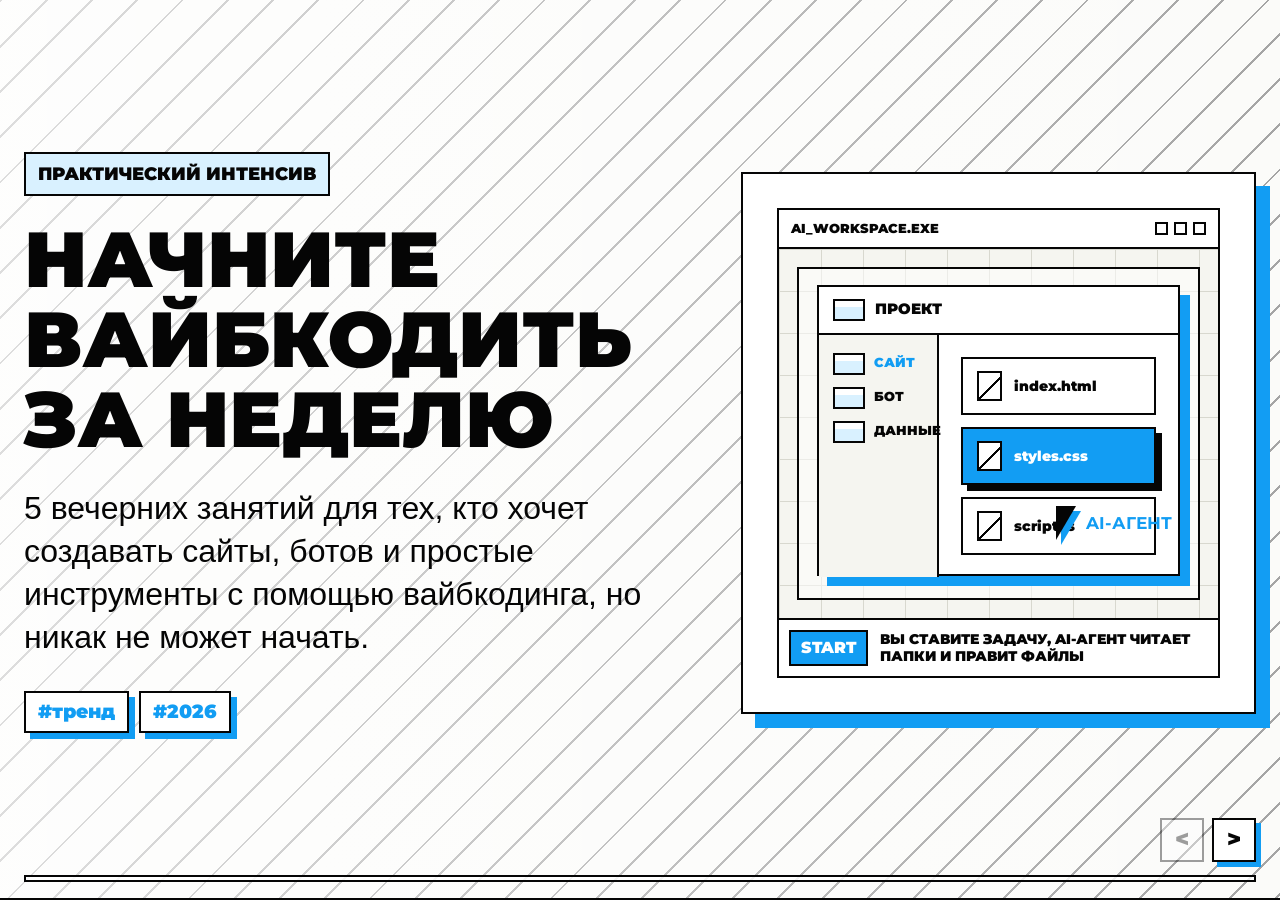
==== index.html @ 90d4e0ac "Simplify hero agent visual" ====
<!doctype html>
<html lang="ru">
  <head>
    <meta charset="utf-8" />
    <meta name="viewport" content="width=device-width, initial-scale=1" />
    <title>Начните вайбкодить за неделю</title>
    <meta
      name="description"
      content="5 вечерних занятий для тех, кто хочет создавать сайты, ботов и простые инструменты с помощью вайбкодинга."
    />
    <link rel="preconnect" href="https://fonts.googleapis.com" />
    <link rel="preconnect" href="https://fonts.gstatic.com" crossorigin />
    <link
      href="https://fonts.googleapis.com/css2?family=Montserrat:wght@600;700;800;900&amp;display=swap"
      rel="stylesheet"
    />
    <link rel="stylesheet" href="./styles.css" />
  </head>
  <body>
    <div class="horizontal-deck" id="deck">
      <header class="hero">
      <div class="hero-inner" id="top">
        <div class="hero-copy">
          <p class="eyebrow">Практический интенсив</p>
          <h1>
            <span>Начните</span>
            <span>вайбкодить</span>
            <span>за неделю</span>
          </h1>
          <p class="lead">
            5 вечерних занятий для тех, кто хочет создавать сайты, ботов и простые
            инструменты с помощью вайбкодинга, но никак не может начать.
          </p>
          <div class="trend-tags" aria-label="Тренд 2026">
            <span>#тренд</span>
            <span>#2026</span>
          </div>
        </div>

        <div class="hero-visual agent-desktop" aria-label="AI-агенты работают на рабочем столе">
          <div class="desktop-window">
            <div class="window-titlebar">
              <span>AI_WORKSPACE.EXE</span>
              <div class="window-controls" aria-hidden="true">
                <i></i>
                <i></i>
                <i></i>
              </div>
            </div>
            <div class="desktop-area">
              <div class="folder-window">
                <div class="folder-title">
                  <span></span>
                  проект
                </div>
                <div class="folder-body">
                  <div class="folder-sidebar" aria-label="Папки проекта">
                    <div class="folder-item active"><span></span>сайт</div>
                    <div class="folder-item"><span></span>бот</div>
                    <div class="folder-item"><span></span>данные</div>
                  </div>
                  <div class="file-list" aria-label="Файлы проекта">
                    <div class="file-row"><span></span>index.html</div>
                    <div class="file-row active"><span></span>styles.css</div>
                    <div class="file-row"><span></span>script.js</div>
                  </div>
                </div>
              </div>
              <div class="agent-pointer">
                <span></span>
                <strong>AI-агент</strong>
              </div>
            </div>
            <div class="taskbar">
              <span>START</span>
              <strong>вы ставите задачу, AI-агент читает папки и правит файлы</strong>
            </div>
          </div>
        </div>
      </div>
      </header>

      <main>
      <section class="section vibe" aria-labelledby="vibe">
        <div class="section-label">01</div>
        <div class="section-body vibe-body">
          <h2 id="vibe">Что такое вайбкодинг</h2>
          <div class="vibe-grid">
            <div class="vibe-card">
              <span>не просто ChatGPT</span>
              <p>
                Обычный запрос в ChatGPT дает текст: совет, кусок кода или инструкцию.
                Дальше вы сами копируете, вставляете, чините ошибки и пытаетесь понять,
                куда это положить.
              </p>
            </div>
            <div class="vibe-card accent">
              <span>а работа с AI-агентом</span>
              <p>
                Вайбкодинг — это когда вы описываете задачу обычным языком, а
                AI-агент работает прямо в вашем проекте: ходит по папкам, читает
                контекст, создает и редактирует файлы, меняет код, запускает проверки
                и помогает довести идею до MVP.
              </p>
            </div>
          </div>
          <p class="vibe-note">
            “Вайб” здесь — это буквально вайбовать с задачей: держать в голове нужный
            результат, смотреть, что сделал агент, и докручивать, пока штука не заработает.
          </p>
        </div>
      </section>

      <section class="section intro" aria-labelledby="for-whom">
        <div class="section-label">02</div>
        <div class="section-body intro-body">
          <div class="intro-copy">
            <h2 id="for-whom">Для кого интенсив</h2>
            <div class="intro-text">
              <p>
                Для тех, кто давно смотрит на вайбкодинг, но пока не понимает, как
                подступиться: куда нажимать, что писать агенту, как не сломать проект
                и как вообще довести идею до работающей штуки.
              </p>
              <p>
                Интенсив подойдет, если вы хотите делать сайты, ботов, расширения и
                простые внутренние инструменты для себя, команды или клиентов, но не
                хотите заходить в классическую разработку на месяцы.
              </p>
            </div>
          </div>
          <figure class="meme">
            <img src="./Assets/neurozeh-js-meme.png" alt="Мем про JavaScript" />
          </figure>
          <div class="intro-note">Опыт в программировании не нужен.</div>
        </div>
      </section>

      <section class="section outcomes" aria-labelledby="outcomes">
        <div class="section-label">03</div>
        <div class="section-body">
          <h2 id="outcomes">Что сможете делать после обучения?</h2>
          <div class="outcome-grid">
            <div data-step="01">
              <h3>Chrome-расширение</h3>
              <p>Например, прочитает все комментарии под роликом на YouTube и оценит позитив / негатив.</p>
            </div>
            <div data-step="02">
              <h3>Сайт</h3>
              <p>Например, соберет прототип лендинга с розыгрышем для любого клиента.</p>
            </div>
            <div data-step="03">
              <h3>Чат-бот</h3>
              <p>Например, будет каждый день мониторить тренды маркетинга и присылать короткую сводку.</p>
            </div>
            <div data-step="04">
              <h3>Базы знаний</h3>
              <p>Например, заберет все архивные идеи, систематизирует их и будет хранить в одном месте.</p>
            </div>
            <div data-step="05">
              <h3>Игра</h3>
              <p>Например, создаст антистресс-игру на 5 минут, чтобы перестать злиться на клиента.</p>
            </div>
            <div data-step="06">
              <h3>Всё, на что хватит фантазии</h3>
              <p>От таск-менеджера для команды до личного мини-сервиса или внутреннего инструмента.</p>
            </div>
          </div>
        </div>
      </section>

      <section class="section program" aria-labelledby="program">
        <div class="section-label">04</div>
        <div class="section-body">
          <h2 id="program">5 вебинаров и 4 домашки</h2>

          <article class="lesson">
            <p class="lesson-date">Урок 1 <span>18:00-19:00</span></p>
            <h3>Вводное занятие</h3>
            <p>
              Ставим Codex или Claude Code, разбираемся в интерфейсе и делаем первую задачу.
            </p>
            <p class="homework">Домашка: установить и настроить AI-агента.</p>
          </article>

          <article class="lesson">
            <p class="lesson-date">Урок 2 <span>18:00-19:00</span></p>
            <h3>Расширение для браузера</h3>
            <p>
              Собираем простое Chrome-расширение и разбираемся, как агент работает
              с файлами, контекстом и git.
            </p>
          </article>

          <article class="lesson">
            <p class="lesson-date">Урок 3 <span>18:00-19:00</span></p>
            <h3>Сайт-визитка и деплой</h3>
            <p>
              Делаем одностраничный сайт, вносим изменения через агента и публикуем его.
            </p>
          </article>
          <article class="lesson">
            <p class="lesson-date">Урок 4 <span>18:00-19:00</span></p>
            <h3>Telegram-бот</h3>
            <p>
              Собираем бота-помощника и подключаем внешние сервисы через API.
            </p>
          </article>

          <article class="lesson">
            <p class="lesson-date">Урок 5 <span>18:00-19:00</span></p>
            <h3>Финальный Q&amp;A</h3>
            <p>
              Разбираем ошибки, отвечаем на вопросы, обсуждаем, как дальше учиться
              и собирать свои проекты.
            </p>
          </article>

          <div class="summary-strip">
            Итого: настроите AI-агента, сделаете 3 проекта и поймете, как продолжать дальше.
          </div>
        </div>
      </section>

      <section class="section speaker" aria-labelledby="speaker">
        <div class="section-label">05</div>
        <div class="section-body speaker-section">
          <h2 id="speaker">Кто ведет интенсив</h2>
          <div class="speaker-panel">
            <div class="speaker-main">
              <div class="speaker-card">
                <img
                  class="speaker-avatar"
                  src="./Assets/alexander-knysh-avatar.jpeg"
                  alt="Александр Кныш"
                />
                <div>
                  <h3>Александр Кныш</h3>
                  <p class="speaker-role">
                    Ex-директор по развитию продуктов в JAMI LUP. Руководитель
                    инвестиционных проектов в Газпром-Медиа Холдинге.
                  </p>
                  <a class="speaker-link" href="https://t.me/kknysh" target="_blank" rel="noreferrer">
                    @kknysh
                  </a>
                </div>
              </div>

              <div class="speaker-text">
                <p>
                  9+ лет в маркетинге и агентском бизнесе: запускал продукты,
                  внедрял AI в рабочие процессы и работал с Lexus, Volkswagen,
                  Skoda, МТС, Сбером, ВТБ, Yappy и другими брендами.
                </p>
                <p>
                  Сейчас использует вайбкодинг, чтобы быстро собирать MVP,
                  прототипировать процессы и закрывать задачи без долгих подрядов.
                </p>
              </div>
            </div>

            <div class="logo-wall" aria-label="Опыт работы с брендами">
              <span>LEXUS</span>
              <span>VOLKSWAGEN</span>
              <span>SKODA</span>
              <span>СБЕР</span>
              <span>МТС</span>
              <span>БИЛАЙН</span>
              <span>ВТБ</span>
              <span>YAPPY</span>
              <span>BOSCH</span>
              <span>И ДРУГИЕ</span>
            </div>

            <blockquote class="speaker-quote">
              Цель — провести участников от первой задачи до уверенного ощущения:
              дальше можно делать самому.
            </blockquote>
          </div>
        </div>
      </section>

      <section class="section price" aria-labelledby="price">
        <div class="section-label">06</div>
        <div class="section-body">
          <h2 id="price">Условия</h2>
          <div class="price-panel">
            <div class="price-main">
              <p class="price-label">Пилотный поток</p>
              <p class="price-number">50 000 ₽</p>
              <p class="price-caption">за группу из 10 человек</p>
              <p class="price-subcaption">(5 000 ₽ за человека)</p>
            </div>
            <div class="price-details">
              <p>
                В стоимость входят: 5 вечерних занятий, Telegram-чат, записи,
                саммари, ссылки, домашки и финальный Q&amp;A.
              </p>
              <p>
                Формат камерный: до 10 человек, чтобы каждый успел собрать первые
                проекты руками.
              </p>
            </div>
          </div>
        </div>
      </section>
      </main>
    </div>

    <div class="deck-progress" aria-hidden="true">
      <div class="deck-progress-fill"></div>
    </div>

    <div class="deck-nav" aria-label="Навигация по слайдам">
      <button class="deck-nav-button" type="button" data-direction="-1" aria-label="Предыдущий слайд">
        &lt;
      </button>
      <button class="deck-nav-button" type="button" data-direction="1" aria-label="Следующий слайд">
        &gt;
      </button>
    </div>

    <script>
      const deck = document.querySelector("#deck");
      const progress = document.querySelector(".deck-progress-fill");
      const navButtons = document.querySelectorAll(".deck-nav-button");

      function getCurrentPanelIndex() {
        return Math.round(deck.scrollLeft / deck.clientWidth);
      }

      function updateDeckProgress() {
        const maxScroll = deck.scrollWidth - deck.clientWidth;
        const progressValue = maxScroll > 0 ? deck.scrollLeft / maxScroll : 0;
        progress.style.transform = `scaleX(${progressValue})`;

        const currentIndex = getCurrentPanelIndex();
        const lastIndex = Math.round(maxScroll / deck.clientWidth);
        navButtons.forEach((button) => {
          const direction = Number(button.dataset.direction);
          button.disabled =
            (direction < 0 && currentIndex <= 0) ||
            (direction > 0 && currentIndex >= lastIndex);
        });
      }

      deck.addEventListener("scroll", updateDeckProgress, { passive: true });

      deck.addEventListener(
        "wheel",
        (event) => {
          if (Math.abs(event.deltaY) <= Math.abs(event.deltaX)) return;
          const activePanel = document.elementFromPoint(
            window.innerWidth / 2,
            window.innerHeight / 2,
          )?.closest(".hero, .section");

          const canScrollInside =
            activePanel &&
            activePanel.scrollHeight > activePanel.clientHeight &&
            ((event.deltaY > 0 &&
              activePanel.scrollTop + activePanel.clientHeight < activePanel.scrollHeight - 2) ||
              (event.deltaY < 0 && activePanel.scrollTop > 0));

          if (canScrollInside) return;

          event.preventDefault();
          deck.scrollBy({ left: event.deltaY, behavior: "smooth" });
        },
        { passive: false },
      );

      document.addEventListener("keydown", (event) => {
        if (event.key === "ArrowRight") {
          deck.scrollBy({ left: window.innerWidth, behavior: "smooth" });
        }

        if (event.key === "ArrowLeft") {
          deck.scrollBy({ left: -window.innerWidth, behavior: "smooth" });
        }
      });

      navButtons.forEach((button) => {
        button.addEventListener("click", () => {
          const direction = Number(button.dataset.direction);
          deck.scrollTo({
            left: (getCurrentPanelIndex() + direction) * deck.clientWidth,
            behavior: "smooth",
          });
        });
      });

      window.addEventListener("resize", updateDeckProgress);
      updateDeckProgress();
    </script>
  </body>
</html>
---- styles.css ----
:root {
  --black: #050505;
  --white: #ffffff;
  --paper: #f5f5f0;
  --muted: #6a6a64;
  --line: #d8d8cf;
  --blue: #129df3;
  --sky: #d9f1ff;
  --green: #d6ff6b;
}

* {
  box-sizing: border-box;
}

html {
  scroll-behavior: smooth;
}

body {
  margin: 0;
  background: var(--paper);
  color: var(--black);
  font-family:
    Helvetica,
    "Helvetica Neue",
    Arial,
    sans-serif;
  line-height: 1.35;
  overflow: hidden;
}

a {
  color: inherit;
}

.horizontal-deck {
  width: 100vw;
  height: 100vh;
  display: flex;
  overflow-x: auto;
  overflow-y: hidden;
  scroll-behavior: smooth;
  scroll-snap-type: x mandatory;
  scrollbar-width: none;
}

.horizontal-deck::-webkit-scrollbar {
  display: none;
}

.horizontal-deck main {
  display: contents;
}

.hero,
.section {
  flex: 0 0 100vw;
  height: 100vh;
  overflow-y: auto;
  overscroll-behavior: contain;
  scroll-snap-align: start;
  scroll-snap-stop: always;
}

.deck-progress {
  position: fixed;
  right: 24px;
  bottom: 18px;
  left: 24px;
  z-index: 20;
  height: 7px;
  border: 2px solid var(--black);
  background: rgba(255, 255, 255, 0.82);
}

.deck-progress-fill {
  width: 100%;
  height: 100%;
  background: var(--blue);
  transform: scaleX(0);
  transform-origin: left center;
  transition: transform 120ms linear;
}

.deck-nav {
  position: fixed;
  right: 24px;
  bottom: 38px;
  z-index: 25;
  display: flex;
  gap: 8px;
}

.deck-nav-button {
  display: grid;
  place-items: center;
  width: 44px;
  height: 44px;
  border: 2px solid var(--black);
  border-radius: 0;
  background: var(--white);
  color: var(--black);
  font-family:
    "Montserrat",
    Helvetica,
    Arial,
    sans-serif;
  font-size: 1.45rem;
  font-weight: 1000;
  line-height: 1;
  box-shadow: 5px 5px 0 var(--blue);
  cursor: pointer;
}

.deck-nav-button:disabled {
  opacity: 0.38;
  cursor: default;
  box-shadow: none;
}

.hero {
  display: flex;
  align-items: stretch;
  background:
    linear-gradient(90deg, rgba(255, 255, 255, 0.86), rgba(255, 255, 255, 0.62)),
    repeating-linear-gradient(135deg, #111 0 2px, transparent 2px 32px),
    var(--paper);
  border-bottom: 2px solid var(--black);
}

.hero-inner {
  width: min(1480px, calc(100% - 48px));
  margin: 0 auto;
  display: grid;
  grid-template-columns: minmax(0, 0.95fr) minmax(360px, 0.78fr);
  align-items: center;
  gap: clamp(56px, 7vw, 110px);
  min-height: 100%;
  padding: clamp(54px, 7vw, 104px) 0 clamp(70px, 8vw, 116px);
}

.eyebrow {
  margin: 0 0 24px;
  display: inline-block;
  background: var(--sky);
  border: 2px solid var(--black);
  padding: 8px 12px;
  font-size: clamp(0.9rem, 1.4vw, 1.15rem);
  font-weight: 900;
  text-transform: uppercase;
}

h1,
h2,
h3,
p {
  margin-top: 0;
}

h1,
h2,
h3,
.eyebrow,
.trend-tags span,
.window-titlebar,
.folder-title,
.folder-item,
.file-row,
.agent-pointer,
.taskbar,
.vibe-card span,
.section-label,
.outcome-grid div::before,
.lesson-date,
.summary-strip,
.logo-wall span,
.price-label,
.price-number,
.price-caption {
  font-family:
    "Montserrat",
    Helvetica,
    Arial,
    sans-serif;
}

h1 {
  max-width: 100%;
  margin-bottom: 26px;
  font-size: clamp(3.2rem, 6.08vw, 6.18rem);
  font-weight: 900;
  line-height: 1.03;
  letter-spacing: 0;
  text-transform: uppercase;
}

h1 span {
  display: block;
  white-space: nowrap;
}

.lead {
  max-width: 920px;
  font-size: clamp(1.35rem, 2.5vw, 2.4rem);
  font-weight: 500;
}

.trend-tags {
  display: flex;
  flex-wrap: wrap;
  gap: 10px;
  margin-top: 28px;
}

.trend-tags span {
  display: inline-flex;
  align-items: center;
  min-height: 42px;
  border: 2px solid var(--black);
  background: var(--white);
  padding: 7px 12px;
  color: var(--blue);
  font-size: clamp(1rem, 1.45vw, 1.28rem);
  font-weight: 1000;
  line-height: 1;
  box-shadow: 6px 6px 0 var(--blue);
}

.hero-visual {
  min-height: 500px;
  padding: clamp(22px, 3vw, 34px);
  background: var(--white);
  border: 2px solid var(--black);
  box-shadow: 14px 14px 0 var(--blue);
}

.desktop-window {
  min-height: 470px;
  display: grid;
  grid-template-rows: auto 1fr auto;
  border: 2px solid var(--black);
  background: var(--paper);
  overflow: hidden;
}

.window-titlebar {
  display: flex;
  align-items: center;
  justify-content: space-between;
  border-bottom: 2px solid var(--black);
  background: var(--white);
  padding: 10px 12px;
  font-size: clamp(0.8rem, 1vw, 1rem);
  font-weight: 1000;
}

.window-controls {
  display: flex;
  gap: 6px;
}

.window-controls i {
  width: 13px;
  height: 13px;
  border: 2px solid var(--black);
  background: var(--white);
}

.desktop-area {
  position: relative;
  min-height: 360px;
  background:
    linear-gradient(var(--line) 1px, transparent 1px),
    linear-gradient(90deg, var(--line) 1px, transparent 1px),
    var(--paper);
  background-size: 42px 42px;
  overflow: hidden;
}

.desktop-area::before {
  content: "";
  position: absolute;
  inset: 18px;
  border: 2px solid var(--black);
  background: rgba(255, 255, 255, 0.52);
}

.folder-window {
  position: absolute;
  inset: 36px 38px 42px;
  z-index: 1;
  display: grid;
  grid-template-rows: auto 1fr;
  border: 2px solid var(--black);
  background: var(--white);
  box-shadow: 10px 10px 0 var(--blue);
}

.folder-title {
  display: flex;
  align-items: center;
  gap: 10px;
  border-bottom: 2px solid var(--black);
  padding: 12px 14px;
  font-size: clamp(0.92rem, 1.2vw, 1.14rem);
  font-weight: 1000;
  text-transform: uppercase;
}

.folder-title span,
.folder-item span {
  width: 32px;
  height: 22px;
  border: 2px solid var(--black);
  background:
    linear-gradient(var(--white) 0 36%, var(--sky) 36%),
    var(--sky);
}

.folder-body {
  display: grid;
  grid-template-columns: minmax(120px, 0.34fr) minmax(0, 1fr);
  min-height: 0;
}

.folder-sidebar {
  display: grid;
  align-content: start;
  gap: 12px;
  border-right: 2px solid var(--black);
  background: var(--paper);
  padding: 18px 14px;
}

.folder-item {
  display: flex;
  align-items: center;
  gap: 9px;
  font-size: clamp(0.78rem, 1vw, 0.92rem);
  font-weight: 1000;
  line-height: 1;
  text-transform: uppercase;
}

.folder-item.active {
  color: var(--blue);
}

.file-list {
  display: grid;
  align-content: start;
  gap: 12px;
  padding: 22px;
}

.file-row {
  display: flex;
  align-items: center;
  gap: 12px;
  border: 2px solid var(--black);
  background: var(--white);
  padding: 12px 14px;
  font-size: clamp(0.86rem, 1.12vw, 1.08rem);
  font-weight: 1000;
  line-height: 1;
}

.file-row span {
  width: 25px;
  height: 30px;
  border: 2px solid var(--black);
  background:
    linear-gradient(135deg, transparent 0 52%, var(--black) 53% 58%, transparent 59%),
    var(--white);
}

.file-row.active {
  background: var(--blue);
  color: var(--white);
  box-shadow: 6px 6px 0 var(--black);
}

.agent-pointer {
  position: absolute;
  right: 46px;
  bottom: 78px;
  z-index: 2;
  display: inline-flex;
  align-items: center;
  gap: 10px;
  color: var(--blue);
  font-size: clamp(1rem, 1.35vw, 1.28rem);
  font-weight: 1000;
  line-height: 1;
  text-transform: uppercase;
}

.agent-pointer span {
  width: 0;
  height: 0;
  border-top: 34px solid var(--black);
  border-right: 20px solid transparent;
  filter: drop-shadow(5px 5px 0 var(--blue));
}

.taskbar {
  display: grid;
  grid-template-columns: auto minmax(0, 1fr);
  align-items: center;
  gap: 12px;
  border-top: 2px solid var(--black);
  background: var(--white);
  padding: 10px;
}

.taskbar span {
  border: 2px solid var(--black);
  background: var(--blue);
  color: var(--white);
  padding: 8px 10px;
  font-weight: 1000;
  line-height: 1;
}

.taskbar strong {
  min-width: 0;
  font-size: clamp(0.82rem, 1.1vw, 1rem);
  font-weight: 1000;
  line-height: 1.15;
  text-transform: uppercase;
}

.section-body.intro-body {
  max-width: 1340px;
  display: grid;
  grid-template-columns: minmax(500px, 0.92fr) minmax(560px, 1.08fr);
  column-gap: clamp(34px, 4vw, 58px);
  row-gap: clamp(22px, 3vw, 36px);
  align-items: start;
}

.intro-copy {
  display: contents;
}

.intro-copy h2 {
  grid-column: 1 / -1;
  grid-row: 1;
  max-width: none;
  margin-bottom: 0;
  white-space: nowrap;
}

.intro-text {
  grid-column: 1;
  grid-row: 2;
  display: grid;
  gap: 22px;
  border: 2px solid var(--black);
  background: var(--white);
  padding: clamp(22px, 3vw, 34px);
  box-shadow: 10px 10px 0 var(--black);
}

.intro-text p {
  margin: 0;
  max-width: 760px;
  font-size: clamp(1.08rem, 1.45vw, 1.38rem);
  font-weight: 400;
  line-height: 1.34;
}

.intro-note {
  grid-column: 1 / -1;
  grid-row: 3;
  margin-top: 2px;
  border: 2px solid var(--black);
  background: var(--blue);
  color: var(--white);
  padding: clamp(18px, 2.5vw, 28px);
  font-size: clamp(1.35rem, 2.15vw, 2.1rem);
  font-weight: 1000;
  line-height: 1.1;
  box-shadow: 10px 10px 0 var(--black);
}

.meme {
  grid-column: 2;
  grid-row: 2;
  margin: 0;
  background: var(--white);
  border: 2px solid var(--black);
  transform: rotate(0.6deg);
  box-shadow: 14px 14px 0 var(--blue);
  overflow: hidden;
}

.meme img {
  display: block;
  width: 100%;
  height: auto;
}

.section {
  width: 100vw;
  margin: 0;
  display: grid;
  grid-template-columns: 100px minmax(0, 1fr);
  gap: 42px;
  padding: 54px max(24px, calc((100vw - 1480px) / 2)) 110px;
  border-bottom: 2px solid var(--black);
  border-right: 2px solid var(--black);
}

.section-label {
  font-size: 2rem;
  font-weight: 1000;
}

.section-body {
  max-width: 1120px;
}

.vibe-body {
  max-width: 1280px;
}

.vibe-grid {
  display: grid;
  grid-template-columns: repeat(2, minmax(0, 1fr));
  gap: 14px;
}

.vibe-card {
  min-height: 250px;
  display: flex;
  flex-direction: column;
  justify-content: space-between;
  border: 2px solid var(--black);
  background: var(--white);
  padding: clamp(18px, 2.6vw, 30px);
}

.vibe-card span {
  width: fit-content;
  border: 2px solid var(--black);
  background: var(--sky);
  padding: 7px 10px;
  font-size: clamp(0.9rem, 1.25vw, 1.08rem);
  font-weight: 1000;
  text-transform: uppercase;
}

.vibe-card p {
  margin: 28px 0 0;
  max-width: 560px;
  font-size: clamp(1.22rem, 1.85vw, 1.75rem);
  font-weight: 500;
  line-height: 1.2;
}

.vibe-card.accent {
  background: var(--blue);
  color: var(--white);
  box-shadow: 12px 12px 0 var(--black);
}

.vibe-card.accent span {
  background: var(--black);
  color: var(--white);
}

.section .vibe-note {
  margin: 26px 0 0;
  border-left: 10px solid var(--blue);
  padding: 8px 0 8px 22px;
  width: 100%;
  max-width: none;
  font-size: clamp(1.1rem, 1.62vw, 1.48rem);
  font-weight: 400;
  line-height: 1.3;
}

h2 {
  margin-bottom: 26px;
  font-size: clamp(2.3rem, 5.1vw, 5.65rem);
  line-height: 1.02;
  letter-spacing: 0;
  text-transform: uppercase;
}

h3 {
  margin-bottom: 8px;
  font-size: clamp(1.55rem, 2.7vw, 2.7rem);
  line-height: 1;
}

.section p,
.lesson p {
  max-width: 980px;
  font-size: clamp(1.16rem, 1.85vw, 1.75rem);
  font-weight: 400;
}

.outcomes .section-body {
  max-width: none;
}

.outcome-grid {
  display: grid;
  grid-template-columns: repeat(3, minmax(0, 1fr));
  gap: 12px;
  counter-reset: outcomes;
}

.outcome-grid div {
  position: relative;
  min-height: 240px;
  display: flex;
  align-items: flex-end;
  flex-direction: column;
  justify-content: flex-end;
  border: 2px solid var(--black);
  background: var(--white);
  padding: 76px 18px 18px;
  box-shadow: 8px 8px 0 transparent;
  transition:
    transform 180ms ease,
    box-shadow 180ms ease;
}

.outcome-grid div::before {
  content: attr(data-step);
  position: absolute;
  top: 16px;
  left: 16px;
  display: grid;
  place-items: center;
  width: 52px;
  height: 38px;
  border: 2px solid var(--black);
  background: var(--white);
  color: var(--black);
  font-size: 0.92rem;
  font-weight: 1000;
}

.outcome-grid h3 {
  width: 100%;
  margin: 0 0 12px;
  font-size: clamp(1.32rem, 2.2vw, 2.25rem);
  line-height: 1.06;
}

.outcome-grid p {
  width: 100%;
  margin: 0;
  font-size: clamp(1rem, 1.25vw, 1.2rem);
  font-weight: 400;
  line-height: 1.28;
}

.outcome-grid div:nth-child(2n) {
  background: var(--black);
  color: var(--white);
}

.outcome-grid div:nth-child(3n) {
  background: var(--blue);
  color: var(--white);
}

.outcome-grid div:nth-child(3n)::before {
  background: var(--black);
  color: var(--white);
}

.outcome-grid div:hover {
  transform: translate(-4px, -4px);
  box-shadow: 8px 8px 0 var(--black);
}

.lesson {
  position: relative;
  display: grid;
  grid-template-columns: 150px minmax(0, 1fr);
  column-gap: 28px;
  padding: 18px 0 18px 32px;
  border-top: 2px solid var(--black);
}

.lesson::before {
  content: "";
  position: absolute;
  top: 30px;
  left: 0;
  width: 14px;
  height: 14px;
  background: var(--blue);
  border: 2px solid var(--black);
}

.lesson-date {
  margin: 0;
  color: var(--blue);
  font-weight: 1000;
  text-transform: uppercase;
}

.lesson-date span {
  display: block;
  margin-top: 3px;
  color: var(--muted);
  font-size: 0.58em;
  font-weight: 850;
  line-height: 1.1;
  white-space: nowrap;
}

.lesson h3,
.lesson p:not(.lesson-date) {
  grid-column: 2;
}

.program {
  padding-top: 38px;
  padding-bottom: 118px;
}

.program h2 {
  margin-bottom: 18px;
  font-size: clamp(3rem, 4.55vw, 5rem);
  white-space: normal;
}

.program .section-body {
  max-width: none;
}

.program .lesson {
  grid-template-columns: 128px minmax(0, 1fr);
  column-gap: 24px;
  padding: 11px 0 11px 28px;
}

.program .lesson::before {
  top: 20px;
  width: 12px;
  height: 12px;
}

.program .lesson-date {
  font-size: clamp(0.95rem, 1.25vw, 1.18rem);
}

.program .lesson h3 {
  margin-bottom: 5px;
  font-size: clamp(1.45rem, 2vw, 2rem);
}

.program .lesson p:not(.lesson-date) {
  margin-bottom: 0;
  font-size: clamp(0.98rem, 1.26vw, 1.18rem);
  line-height: 1.2;
}

.program .homework {
  margin-top: 9px;
}

.program .summary-strip {
  margin-top: 16px;
  padding: 18px 24px;
  font-size: clamp(1.05rem, 1.55vw, 1.42rem);
}

.homework {
  color: var(--muted);
  font-weight: 400;
}

.summary-strip {
  margin-top: 30px;
  background: var(--blue);
  color: var(--white);
  border: 2px solid var(--black);
  box-shadow: 12px 12px 0 var(--black);
  padding: 24px 28px;
  font-size: clamp(1.22rem, 1.95vw, 1.9rem);
  font-weight: 900;
  line-height: 1.25;
}

.speaker-section {
  max-width: 1280px;
}

.speaker-panel {
  display: grid;
  grid-template-columns: minmax(0, 1.22fr) minmax(280px, 0.78fr);
  gap: 20px;
  align-items: stretch;
  background: var(--white);
  border: 2px solid var(--black);
  padding: clamp(20px, 2.8vw, 34px);
}

.speaker-main {
  min-width: 0;
  display: contents;
}

.speaker-card {
  grid-column: 1;
  display: flex;
  align-items: center;
  gap: 22px;
  margin-bottom: 0;
}

.speaker-card > div {
  max-width: 780px;
}

.speaker-avatar {
  width: clamp(104px, 12vw, 154px);
  aspect-ratio: 1;
  object-fit: cover;
  border: 2px solid var(--black);
  border-radius: 50%;
}

.speaker-card h3 {
  margin-bottom: 10px;
  font-size: clamp(2rem, 3vw, 3.15rem);
  line-height: 1.04;
}

.speaker-role {
  max-width: 780px;
  margin-bottom: 10px;
  color: var(--muted);
  font-size: clamp(1rem, 1.18vw, 1.12rem);
  font-weight: 500;
  line-height: 1.18;
}

.speaker-link {
  color: var(--blue);
  font-size: clamp(1.05rem, 1.45vw, 1.28rem);
  font-weight: 700;
}

.speaker-text p {
  max-width: 780px;
  margin-bottom: 14px;
  font-size: clamp(1rem, 1.28vw, 1.24rem);
  font-weight: 400;
  line-height: 1.28;
}

.speaker-text {
  grid-column: 1;
  align-self: stretch;
}

.logo-wall {
  grid-column: 2;
  display: grid;
  grid-template-columns: repeat(2, minmax(0, 1fr));
  align-self: stretch;
  gap: 10px;
  grid-auto-rows: 1fr;
}

.logo-wall span {
  display: flex;
  align-items: center;
  min-height: 48px;
  border: 2px solid var(--black);
  background: var(--paper);
  padding: 10px 14px;
  font-size: clamp(1.05rem, 1.55vw, 1.55rem);
  font-weight: 1000;
  line-height: 1.04;
  letter-spacing: 0;
  text-transform: uppercase;
  filter: grayscale(1);
}

.logo-wall span:nth-child(3n + 1),
.logo-wall span:last-child {
  background: var(--black);
  color: var(--white);
}

.speaker-quote {
  grid-column: 1 / -1;
  margin: 8px 0 0;
  border: 2px solid var(--black);
  background: var(--blue);
  color: var(--white);
  padding: clamp(16px, 2.2vw, 26px);
  font-size: clamp(1.1rem, 1.55vw, 1.45rem);
  font-weight: 400;
  line-height: 1.32;
}

.price-panel {
  display: grid;
  grid-template-columns: minmax(280px, 0.86fr) minmax(0, 1fr);
  gap: 0;
  border: 2px solid var(--black);
  background: var(--white);
}

.price-main {
  display: flex;
  flex-direction: column;
  justify-content: center;
  min-height: 360px;
  padding: clamp(24px, 4vw, 46px);
  background: var(--black);
  color: var(--white);
}

.price-main .price-label {
  margin-bottom: 18px;
  color: var(--sky);
  font-size: clamp(1rem, 1.45vw, 1.35rem);
  font-weight: 1000;
  text-transform: uppercase;
}

.price-main .price-number {
  margin-bottom: 8px;
  max-width: 100%;
  font-size: clamp(3.2rem, 4.8vw, 5.4rem);
  font-weight: 1000;
  line-height: 1;
  white-space: nowrap;
  overflow-wrap: normal;
}

.price-main .price-caption {
  margin: 0 0 8px;
  font-size: clamp(1.18rem, 2vw, 1.85rem);
  font-weight: 1000;
}

.price-main .price-subcaption {
  width: auto;
  margin: 0;
  color: var(--sky);
  font-size: clamp(0.95rem, 1.2vw, 1.18rem);
  font-weight: 850;
  line-height: 1.2;
  text-transform: none;
}

.price-details {
  display: grid;
  align-content: center;
  gap: 22px;
  padding: clamp(24px, 4vw, 46px);
}

.price-details p {
  margin: 0;
  max-width: 720px;
  font-size: clamp(1.18rem, 1.9vw, 1.7rem);
  font-weight: 400;
  line-height: 1.35;
}

@media (max-width: 980px) {
  .hero-inner {
    grid-template-columns: 1fr;
  }

  .hero-visual {
    min-height: auto;
  }

  .section-body.intro-body,
  .intro-body,
  .vibe-grid,
  .speaker-panel,
  .price-panel {
    grid-template-columns: 1fr;
  }

  .section-body.intro-body,
  .intro-body {
    gap: 30px;
  }

  .intro-copy h2 {
    grid-column: 1;
    grid-row: auto;
    max-width: none;
    white-space: normal;
  }

  .intro-text,
  .meme,
  .intro-note {
    grid-column: 1;
    grid-row: auto;
  }

  .meme {
    transform: none;
    box-shadow: 10px 10px 0 var(--blue);
  }

  .section {
    grid-template-columns: 1fr;
    gap: 18px;
  }

  .section-label {
    font-size: 1.15rem;
  }

  .outcome-grid {
    grid-template-columns: repeat(2, minmax(0, 1fr));
  }

  .logo-wall {
    grid-template-columns: 1fr;
    align-self: start;
    transform: none;
    grid-auto-rows: auto;
  }

  .lesson {
    grid-template-columns: 1fr;
    padding-left: 28px;
  }

  .lesson h3,
  .lesson p:not(.lesson-date) {
    grid-column: 1;
  }
}

@media (max-width: 1180px) {
  .price-main .price-number {
    font-size: clamp(3rem, 4.7vw, 5.2rem);
  }
}

@media (max-width: 620px) {
  .horizontal-deck,
  .hero,
  .section {
    height: 100svh;
    height: 100dvh;
  }

  .hero,
  .section {
    overflow-y: auto;
    overflow-x: hidden;
    -webkit-overflow-scrolling: touch;
  }

  .deck-progress {
    right: 14px;
    bottom: calc(env(safe-area-inset-bottom, 0px) + 12px);
    left: 14px;
    height: 5px;
  }

  .deck-nav {
    top: calc(env(safe-area-inset-top, 0px) + 14px);
    right: 14px;
    bottom: auto;
  }

  .deck-nav-button {
    width: 34px;
    height: 34px;
    font-size: 1rem;
    box-shadow: 4px 4px 0 var(--blue);
  }

  .hero-inner {
    width: min(100% - 28px, 1480px);
  }

  .hero-inner {
    min-height: auto;
    align-content: start;
    padding: 22px 0 94px;
    gap: 14px;
  }

  .eyebrow {
    margin-bottom: 12px;
    padding: 4px 6px;
    font-size: 0.64rem;
  }

  h1 {
    margin-bottom: 12px;
    font-size: clamp(2rem, 12.2vw, 2.9rem);
    line-height: 1;
  }

  h1 span {
    white-space: normal;
  }

  .lead {
    margin-bottom: 0;
    font-size: 0.94rem;
    line-height: 1.2;
  }

  .trend-tags {
    margin-top: 8px;
    gap: 6px;
  }

  .trend-tags span {
    min-height: 24px;
    padding: 4px 6px;
    font-size: 0.62rem;
    box-shadow: 4px 4px 0 var(--blue);
  }

  .hero-visual {
    min-height: auto;
    padding: 8px;
    box-shadow: 6px 6px 0 var(--blue);
  }

  .desktop-window {
    min-height: 300px;
  }

  .window-titlebar {
    padding: 7px 8px;
    font-size: 0.58rem;
  }

  .window-controls {
    gap: 4px;
  }

  .window-controls i {
    width: 10px;
    height: 10px;
  }

  .desktop-area {
    min-height: 238px;
    background-size: 28px 28px;
  }

  .desktop-area::before {
    inset: 10px;
  }

  .folder-window {
    inset: 18px 16px 36px;
    box-shadow: 6px 6px 0 var(--blue);
  }

  .folder-title {
    gap: 7px;
    padding: 8px 9px;
    font-size: 0.64rem;
  }

  .folder-title span,
  .folder-item span {
    width: 24px;
    height: 17px;
  }

  .folder-body {
    grid-template-columns: 94px minmax(0, 1fr);
  }

  .folder-sidebar {
    gap: 9px;
    padding: 12px 8px;
  }

  .folder-item {
    gap: 6px;
    font-size: 0.54rem;
  }

  .file-list {
    gap: 9px;
    padding: 14px 10px;
  }

  .file-row {
    gap: 7px;
    padding: 8px;
    font-size: 0.58rem;
  }

  .file-row span {
    width: 18px;
    height: 22px;
  }

  .agent-pointer {
    right: 24px;
    bottom: 62px;
    gap: 6px;
    font-size: 0.66rem;
  }

  .agent-pointer span {
    border-top-width: 22px;
    border-right-width: 13px;
    filter: drop-shadow(3px 3px 0 var(--blue));
  }

  .taskbar {
    gap: 7px;
    padding: 7px;
  }

  .taskbar span {
    padding: 5px 6px;
    font-size: 0.52rem;
  }

  .taskbar strong {
    font-size: 0.52rem;
    line-height: 1.15;
  }

  .section {
    align-content: start;
    gap: 14px;
    padding: 22px 14px 94px;
  }

  .section-label {
    font-size: 0.84rem;
  }

  .section-body {
    width: 100%;
    max-width: none;
    min-width: 0;
  }

  h2 {
    margin-bottom: 16px;
    font-size: clamp(2rem, 10.6vw, 2.78rem);
    line-height: 1.02;
    overflow-wrap: break-word;
  }

  h3 {
    margin-bottom: 7px;
    font-size: 1.16rem;
  }

  .section p,
  .lesson p {
    font-size: 0.92rem;
    line-height: 1.22;
  }

  .vibe-grid {
    gap: 10px;
  }

  .vibe-card {
    min-height: auto;
    padding: 12px;
    justify-content: flex-start;
  }

  .vibe-card span {
    padding: 4px 6px;
    font-size: 0.58rem;
  }

  .vibe-card p {
    margin-top: 12px;
    font-size: 0.9rem;
    line-height: 1.22;
  }

  .section .vibe-note {
    margin-top: 14px;
    border-left-width: 6px;
    padding: 4px 0 4px 10px;
    font-size: 0.88rem;
    line-height: 1.22;
  }

  .section-body.intro-body {
    gap: 14px;
  }

  .intro-text {
    gap: 12px;
    padding: 14px;
    box-shadow: 6px 6px 0 var(--black);
  }

  .intro-text p {
    font-size: 0.92rem;
    line-height: 1.24;
  }

  .meme {
    display: block;
    width: 100%;
    box-shadow: 6px 6px 0 var(--blue);
  }

  .meme img {
    width: 100%;
    height: auto;
    background: var(--white);
  }

  .intro-note {
    padding: 12px 14px;
    font-size: 1rem;
    box-shadow: 6px 6px 0 var(--black);
  }

  .outcome-grid {
    grid-template-columns: 1fr;
    gap: 10px;
  }

  .outcome-grid div {
    min-height: auto;
    align-items: stretch;
    justify-content: flex-start;
    padding: 48px 12px 12px;
  }

  .outcome-grid div::before {
    top: 8px;
    left: 8px;
    width: 34px;
    height: 24px;
    font-size: 0.62rem;
  }

  .outcome-grid h3 {
    margin-bottom: 6px;
    font-size: 1.1rem;
    line-height: 1.02;
  }

  .outcome-grid p {
    font-size: 0.82rem;
    line-height: 1.22;
  }

  .program {
    padding-top: 22px;
    padding-bottom: 94px;
  }

  .program h2 {
    margin-bottom: 12px;
    font-size: clamp(2rem, 10.2vw, 2.72rem);
  }

  .program .lesson {
    grid-template-columns: 1fr;
    row-gap: 4px;
    padding: 12px 0 12px 22px;
  }

  .program .lesson::before {
    top: 17px;
    width: 10px;
    height: 10px;
  }

  .program .lesson-date {
    font-size: 0.78rem;
  }

  .program .lesson-date span {
    font-size: 0.76em;
  }

  .program .lesson h3 {
    margin-bottom: 2px;
    font-size: 1.22rem;
    line-height: 1.02;
  }

  .program .lesson p:not(.lesson-date) {
    grid-column: 1;
    font-size: 0.86rem;
    line-height: 1.2;
  }

  .program .homework {
    margin-top: 4px;
  }

  .program .summary-strip {
    margin-top: 10px;
    padding: 12px 14px;
    font-size: 0.9rem;
    line-height: 1.18;
    box-shadow: 6px 6px 0 var(--black);
  }

  .speaker-card {
    display: grid;
    grid-template-columns: 68px minmax(0, 1fr);
    align-items: flex-start;
    gap: 10px;
  }

  .speaker-avatar {
    width: 68px;
  }

  .speaker-card h3 {
    margin-bottom: 4px;
    font-size: 1.25rem;
  }

  .speaker-role {
    margin-bottom: 4px;
    font-size: 0.76rem;
    line-height: 1.18;
  }

  .speaker-link {
    font-size: 0.82rem;
  }

  .speaker-panel {
    gap: 8px;
    padding: 10px;
  }

  .speaker-text p {
    margin-bottom: 6px;
    font-size: 0.82rem;
    line-height: 1.22;
  }

  .logo-wall {
    display: none;
  }

  .speaker-quote {
    margin-top: 0;
    padding: 8px 10px;
    font-size: 0.82rem;
    line-height: 1.22;
  }

  .price-panel {
    gap: 0;
  }

  .price-main {
    min-height: auto;
    padding: 16px;
  }

  .price-main .price-label {
    margin-bottom: 8px;
    font-size: 0.78rem;
  }

  .price-main .price-number {
    font-size: clamp(2rem, 11vw, 2.7rem);
  }

  .price-main .price-caption {
    font-size: 1rem;
  }

  .price-main .price-subcaption,
  .price-details p {
    font-size: 0.86rem;
    line-height: 1.24;
  }

  .price-details {
    gap: 10px;
    padding: 14px;
  }
}
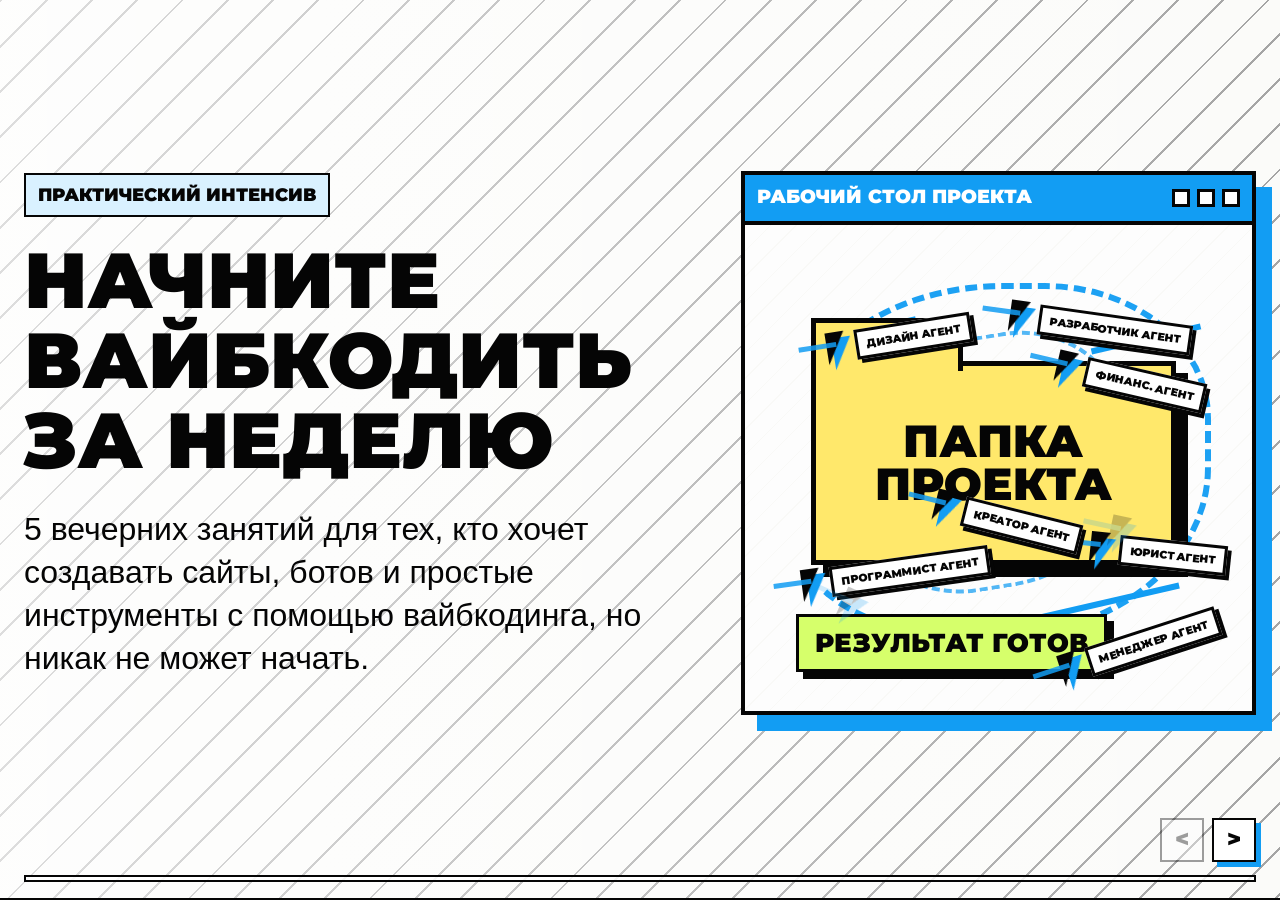
==== commit 3a9ed54b: "Update hero agent visual and speaker layout" ====
--- a/index.html
+++ b/index.html
@@ -31,49 +31,36 @@
             5 вечерних занятий для тех, кто хочет создавать сайты, ботов и простые
             инструменты с помощью вайбкодинга, но никак не может начать.
           </p>
-          <div class="trend-tags" aria-label="Тренд 2026">
-            <span>#тренд</span>
-            <span>#2026</span>
-          </div>
-        </div>
-
-        <div class="hero-visual agent-desktop" aria-label="AI-агенты работают на рабочем столе">
-          <div class="desktop-window">
-            <div class="window-titlebar">
-              <span>AI_WORKSPACE.EXE</span>
-              <div class="window-controls" aria-hidden="true">
-                <i></i>
-                <i></i>
-                <i></i>
-              </div>
-            </div>
-            <div class="desktop-area">
-              <div class="folder-window">
-                <div class="folder-title">
-                  <span></span>
-                  проект
-                </div>
-                <div class="folder-body">
-                  <div class="folder-sidebar" aria-label="Папки проекта">
-                    <div class="folder-item active"><span></span>сайт</div>
-                    <div class="folder-item"><span></span>бот</div>
-                    <div class="folder-item"><span></span>данные</div>
-                  </div>
-                  <div class="file-list" aria-label="Файлы проекта">
-                    <div class="file-row"><span></span>index.html</div>
-                    <div class="file-row active"><span></span>styles.css</div>
-                    <div class="file-row"><span></span>script.js</div>
-                  </div>
-                </div>
-              </div>
-              <div class="agent-pointer">
-                <span></span>
-                <strong>AI-агент</strong>
-              </div>
-            </div>
-            <div class="taskbar">
-              <span>START</span>
-              <strong>вы ставите задачу, AI-агент читает папки и правит файлы</strong>
+        </div>
+
+        <div class="hero-visual hero-agents" aria-label="AI-агенты сами работают внутри папки проекта">
+          <div class="agents-window">
+            <div class="agents-titlebar">
+              <span>Рабочий стол проекта</span>
+              <i></i>
+              <i></i>
+              <i></i>
+            </div>
+            <div class="agents-desktop">
+              <div class="motion-loop"></div>
+              <div class="motion-loop small"></div>
+              <span class="speed-line s1"></span>
+              <span class="speed-line s2"></span>
+              <span class="speed-line s3"></span>
+
+              <div class="project-folder">Папка<br />проекта</div>
+
+              <div class="vibe-agent a1"><span>дизайн агент</span></div>
+              <div class="vibe-agent a2"><span>финанс. агент</span></div>
+              <div class="vibe-agent a3"><span>менеджер агент</span></div>
+              <div class="vibe-agent a4"><span>юрист агент</span></div>
+              <div class="vibe-agent a5"><span>креатор агент</span></div>
+              <div class="vibe-agent a6"><span>программист агент</span></div>
+              <div class="vibe-agent a7"><span>разработчик агент</span></div>
+              <div class="vibe-agent ghost g1" aria-hidden="true"></div>
+              <div class="vibe-agent ghost g2" aria-hidden="true"></div>
+
+              <div class="result-badge">результат готов</div>
             </div>
           </div>
         </div>
--- a/styles.css
+++ b/styles.css
@@ -7,6 +7,7 @@
   --blue: #129df3;
   --sky: #d9f1ff;
   --green: #d6ff6b;
+  --yellow: #ffe86b;
 }
 
 * {
@@ -163,12 +164,10 @@
 h3,
 .eyebrow,
 .trend-tags span,
-.window-titlebar,
-.folder-title,
-.folder-item,
-.file-row,
-.agent-pointer,
-.taskbar,
+.project-title,
+.work-folder,
+.agent-cursor,
+.project-caption,
 .vibe-card span,
 .section-label,
 .outcome-grid div::before,
@@ -209,7 +208,7 @@
 .trend-tags {
   display: flex;
   flex-wrap: wrap;
-  gap: 10px;
+  gap: 8px;
   margin-top: 28px;
 }
 
@@ -228,207 +227,626 @@
 }
 
 .hero-visual {
-  min-height: 500px;
-  padding: clamp(22px, 3vw, 34px);
-  background: var(--white);
-  border: 2px solid var(--black);
-  box-shadow: 14px 14px 0 var(--blue);
-}
-
-.desktop-window {
-  min-height: 470px;
-  display: grid;
-  grid-template-rows: auto 1fr auto;
-  border: 2px solid var(--black);
-  background: var(--paper);
+  position: relative;
+  min-height: 540px;
   overflow: hidden;
 }
 
-.window-titlebar {
+.hero-agents {
   display: flex;
   align-items: center;
-  justify-content: space-between;
-  border-bottom: 2px solid var(--black);
+  justify-content: flex-end;
+  min-height: clamp(500px, 62vh, 660px);
+  overflow: visible;
+}
+
+.agents-window {
+  position: relative;
+  width: min(100%, 610px);
+  border: 4px solid var(--black);
   background: var(--white);
-  padding: 10px 12px;
-  font-size: clamp(0.8rem, 1vw, 1rem);
+  box-shadow: 16px 16px 0 var(--blue);
+}
+
+.agents-titlebar {
+  display: flex;
+  align-items: center;
+  min-height: 50px;
+  border-bottom: 4px solid var(--black);
+  background: var(--blue);
+  color: var(--white);
+  padding: 9px 12px;
+  font-family:
+    "Montserrat",
+    Helvetica,
+    Arial,
+    sans-serif;
+  font-size: clamp(1rem, 1.45vw, 1.35rem);
   font-weight: 1000;
-}
-
-.window-controls {
-  display: flex;
-  gap: 6px;
-}
-
-.window-controls i {
-  width: 13px;
-  height: 13px;
-  border: 2px solid var(--black);
+  line-height: 1;
+  text-transform: uppercase;
+}
+
+.agents-titlebar span {
+  margin-right: auto;
+}
+
+.agents-titlebar i {
+  width: 18px;
+  height: 18px;
+  margin-left: 7px;
+  border: 3px solid var(--black);
   background: var(--white);
 }
 
-.desktop-area {
+.agents-desktop {
   position: relative;
-  min-height: 360px;
+  height: clamp(430px, 54vh, 545px);
+  min-height: 430px;
   background:
-    linear-gradient(var(--line) 1px, transparent 1px),
-    linear-gradient(90deg, var(--line) 1px, transparent 1px),
+    linear-gradient(rgba(255, 255, 255, 0.84), rgba(255, 255, 255, 0.84)),
+    repeating-linear-gradient(135deg, var(--line) 0 1px, transparent 1px 18px),
     var(--paper);
-  background-size: 42px 42px;
-  overflow: hidden;
-}
-
-.desktop-area::before {
+}
+
+.project-folder {
+  position: absolute;
+  left: 13%;
+  top: 28%;
+  width: 72%;
+  height: 42%;
+  display: grid;
+  place-items: center;
+  border: 5px solid var(--black);
+  background: var(--yellow);
+  box-shadow: 12px 12px 0 var(--black);
+  font-family:
+    "Montserrat",
+    Helvetica,
+    Arial,
+    sans-serif;
+  font-size: clamp(2.4rem, 3.5vw, 3.65rem);
+  font-weight: 1000;
+  line-height: 0.95;
+  text-align: center;
+  text-transform: uppercase;
+}
+
+.project-folder::before {
   content: "";
   position: absolute;
-  inset: 18px;
-  border: 2px solid var(--black);
-  background: rgba(255, 255, 255, 0.52);
-}
-
-.folder-window {
-  position: absolute;
-  inset: 36px 38px 42px;
-  z-index: 1;
-  display: grid;
-  grid-template-rows: auto 1fr;
-  border: 2px solid var(--black);
-  background: var(--white);
-  box-shadow: 10px 10px 0 var(--blue);
-}
-
-.folder-title {
+  top: -48px;
+  left: -5px;
+  width: 40%;
+  height: 48px;
+  border: 5px solid var(--black);
+  border-bottom: 0;
+  background: var(--yellow);
+}
+
+.motion-loop {
+  position: absolute;
+  inset: 12% 8% 15% 6%;
+  border: 6px dashed var(--blue);
+  border-left-color: transparent;
+  border-radius: 52% 38% 48% 40%;
+  opacity: 0.95;
+}
+
+.motion-loop.small {
+  inset: 23% 24% 25% 20%;
+  border-width: 4px;
+  transform: rotate(-9deg);
+  opacity: 0.72;
+}
+
+.speed-line {
+  position: absolute;
+  height: 6px;
+  background: var(--blue);
+  transform: rotate(-13deg);
+}
+
+.speed-line.s1 {
+  left: 68%;
+  top: 23%;
+  width: 22%;
+}
+
+.speed-line.s2 {
+  left: 57%;
+  top: 77%;
+  width: 29%;
+}
+
+.speed-line.s3 {
+  left: 15%;
+  top: 21%;
+  width: 19%;
+}
+
+.vibe-agent {
+  position: absolute;
+  z-index: 8;
   display: flex;
   align-items: center;
   gap: 10px;
-  border-bottom: 2px solid var(--black);
-  padding: 12px 14px;
-  font-size: clamp(0.92rem, 1.2vw, 1.14rem);
-  font-weight: 1000;
-  text-transform: uppercase;
-}
-
-.folder-title span,
-.folder-item span {
-  width: 32px;
-  height: 22px;
-  border: 2px solid var(--black);
-  background:
-    linear-gradient(var(--white) 0 36%, var(--sky) 36%),
-    var(--sky);
-}
-
-.folder-body {
-  display: grid;
-  grid-template-columns: minmax(120px, 0.34fr) minmax(0, 1fr);
-  min-height: 0;
-}
-
-.folder-sidebar {
-  display: grid;
-  align-content: start;
-  gap: 12px;
-  border-right: 2px solid var(--black);
-  background: var(--paper);
-  padding: 18px 14px;
-}
-
-.folder-item {
-  display: flex;
-  align-items: center;
-  gap: 9px;
-  font-size: clamp(0.78rem, 1vw, 0.92rem);
+  font-family:
+    "Montserrat",
+    Helvetica,
+    Arial,
+    sans-serif;
+  font-size: clamp(0.68rem, 0.82vw, 0.86rem);
   font-weight: 1000;
   line-height: 1;
   text-transform: uppercase;
-}
-
-.folder-item.active {
-  color: var(--blue);
-}
-
-.file-list {
+  white-space: nowrap;
+  animation: agentFloat 3.8s ease-in-out infinite;
+}
+
+.vibe-agent::before {
+  content: "";
+  width: 0;
+  height: 0;
+  border-top: 32px solid var(--black);
+  border-right: 19px solid transparent;
+  filter: drop-shadow(6px 6px 0 var(--blue));
+}
+
+.vibe-agent::after {
+  content: "";
+  position: absolute;
+  left: -28px;
+  top: 10px;
+  width: 38px;
+  height: 5px;
+  background: var(--blue);
+  opacity: 0.85;
+}
+
+.vibe-agent span {
+  border: 3px solid var(--black);
+  background: var(--white);
+  padding: 7px 8px;
+  box-shadow: 4px 4px 0 var(--black);
+}
+
+.vibe-agent.a1 {
+  left: 16%;
+  top: 20%;
+  transform: rotate(-9deg);
+}
+
+.vibe-agent.a2 {
+  right: 9%;
+  top: 29%;
+  transform: rotate(13deg);
+  animation-delay: -0.8s;
+}
+
+.vibe-agent.a3 {
+  right: 6%;
+  bottom: 10%;
+  transform: rotate(-18deg);
+  animation-delay: -1.6s;
+}
+
+.vibe-agent.a4 {
+  right: 5%;
+  bottom: 29%;
+  transform: rotate(6deg);
+  animation-delay: -2.4s;
+}
+
+.vibe-agent.a5 {
+  left: 37%;
+  top: 58%;
+  transform: rotate(14deg);
+  animation-delay: -3s;
+}
+
+.vibe-agent.a6 {
+  left: 11%;
+  bottom: 25%;
+  transform: rotate(-8deg);
+  animation-delay: -1.2s;
+}
+
+.vibe-agent.a7 {
+  left: 52%;
+  top: 18%;
+  transform: rotate(8deg);
+  animation-delay: -2s;
+}
+
+.vibe-agent.ghost {
+  opacity: 0.22;
+  animation: none;
+}
+
+.vibe-agent.ghost span {
+  display: none;
+}
+
+.vibe-agent.g1 {
+  left: 72%;
+  top: 60%;
+  transform: rotate(12deg);
+}
+
+.vibe-agent.g2 {
+  left: 19%;
+  top: 75%;
+  transform: rotate(24deg);
+}
+
+.hero-agents .result-badge {
+  left: 10%;
+  bottom: 8%;
+  font-size: clamp(1.2rem, 2vw, 1.75rem);
+}
+
+@keyframes agentFloat {
+  0%,
+  100% {
+    margin-top: 0;
+  }
+
+  50% {
+    margin-top: -10px;
+  }
+}
+
+.relaxed-coder {
   display: grid;
-  align-content: start;
-  gap: 12px;
-  padding: 22px;
-}
-
-.file-row {
+  align-items: end;
+}
+
+.coder-person {
+  position: absolute;
+  inset: 0;
+  pointer-events: none;
+}
+
+.coder-head {
+  position: absolute;
+  top: 0;
+  right: 2%;
+  width: min(57%, 370px);
+  aspect-ratio: 1;
+  border: 3px solid var(--black);
+  border-radius: 50%;
+  background: var(--white);
+  box-shadow: 14px 14px 0 var(--blue);
+}
+
+.coder-hair {
+  position: absolute;
+  inset: 9% 10% 55%;
+  border: 3px solid var(--black);
+  border-bottom: 0;
+  border-radius: 999px 999px 0 0;
+  background: var(--black);
+}
+
+.coder-glass {
+  position: absolute;
+  top: 40%;
+  width: 27%;
+  height: 19%;
+  border: 3px solid var(--black);
+  background: var(--black);
+}
+
+.coder-glass.left {
+  left: 17%;
+}
+
+.coder-glass.right {
+  right: 17%;
+}
+
+.coder-glass.left::after {
+  content: "";
+  position: absolute;
+  top: 44%;
+  right: -42%;
+  width: 42%;
+  border-top: 3px solid var(--black);
+}
+
+.coder-mouth {
+  position: absolute;
+  right: 33%;
+  bottom: 23%;
+  width: 28%;
+  border-top: 3px solid var(--black);
+}
+
+.coder-body {
+  position: absolute;
+  right: 5%;
+  bottom: -11%;
+  width: 78%;
+  height: 52%;
+  border: 3px solid var(--black);
+  border-radius: 52% 44% 0 0;
+  background: var(--black);
+}
+
+.coder-knee {
+  position: absolute;
+  right: -8%;
+  bottom: 4%;
+  width: 58%;
+  height: 19%;
+  border: 3px solid var(--black);
+  background: var(--white);
+  transform: skewX(-14deg);
+}
+
+.laptop-shell {
+  position: relative;
+  z-index: 2;
+  width: min(100%, 560px);
+  margin: 0 0 clamp(22px, 4vw, 42px) auto;
+  padding: 14px 14px 20px;
+  border: 3px solid var(--black);
+  background: var(--white);
+  box-shadow: 14px 14px 0 var(--blue);
+  transform: rotate(-1deg);
+}
+
+.laptop-shell::after {
+  content: "";
+  position: absolute;
+  left: 12%;
+  right: 12%;
+  bottom: -24px;
+  height: 22px;
+  border: 3px solid var(--black);
+  border-top: 0;
+  background: var(--line);
+}
+
+.xp-window {
+  border: 2px solid var(--black);
+  background: var(--paper);
+}
+
+.xp-titlebar {
   display: flex;
   align-items: center;
-  gap: 12px;
-  border: 2px solid var(--black);
-  background: var(--white);
-  padding: 12px 14px;
-  font-size: clamp(0.86rem, 1.12vw, 1.08rem);
-  font-weight: 1000;
-  line-height: 1;
-}
-
-.file-row span {
-  width: 25px;
-  height: 30px;
-  border: 2px solid var(--black);
-  background:
-    linear-gradient(135deg, transparent 0 52%, var(--black) 53% 58%, transparent 59%),
-    var(--white);
-}
-
-.file-row.active {
+  gap: 7px;
+  min-height: 42px;
+  border-bottom: 2px solid var(--black);
   background: var(--blue);
   color: var(--white);
-  box-shadow: 6px 6px 0 var(--black);
-}
-
-.agent-pointer {
-  position: absolute;
-  right: 46px;
-  bottom: 78px;
-  z-index: 2;
+  padding: 8px 10px;
+  font-family:
+    "Montserrat",
+    Helvetica,
+    Arial,
+    sans-serif;
+  font-size: clamp(0.78rem, 1vw, 0.98rem);
+  font-weight: 1000;
+  text-transform: uppercase;
+}
+
+.xp-titlebar span {
+  margin-right: auto;
+}
+
+.xp-titlebar i {
+  width: 17px;
+  height: 17px;
+  border: 2px solid var(--black);
+  background: var(--white);
+}
+
+.xp-desktop {
+  position: relative;
+  min-height: 330px;
+  padding: 24px;
+  background:
+    linear-gradient(rgba(255, 255, 255, 0.82), rgba(255, 255, 255, 0.82)),
+    repeating-linear-gradient(135deg, #111 0 1px, transparent 1px 18px),
+    var(--paper);
+}
+
+.project-root {
+  position: relative;
+  width: min(100%, 310px);
+  min-height: 116px;
+  display: flex;
+  align-items: center;
+  justify-content: center;
+  border: 3px solid var(--black);
+  background: #ffe86b;
+  box-shadow: 8px 8px 0 var(--black);
+  font-family:
+    "Montserrat",
+    Helvetica,
+    Arial,
+    sans-serif;
+  font-size: clamp(1.18rem, 1.7vw, 1.55rem);
+  font-weight: 1000;
+  text-transform: uppercase;
+}
+
+.root-tab {
+  position: absolute;
+  top: -25px;
+  left: -3px;
+  width: 42%;
+  height: 25px;
+  border: 3px solid var(--black);
+  border-bottom: 0;
+  background: #ffe86b;
+}
+
+.agent-route {
+  position: absolute;
+  top: 142px;
+  left: 174px;
+  width: min(48%, 250px);
+  height: 126px;
+  border-top: 5px solid var(--blue);
+  border-right: 5px solid var(--blue);
+  border-bottom: 5px solid var(--blue);
+  border-radius: 0 42px 42px 0;
+}
+
+.agent-route::before,
+.agent-route::after {
+  content: "";
+  position: absolute;
+  border: solid var(--blue);
+}
+
+.agent-route::before {
+  top: -11px;
+  right: -8px;
+  width: 16px;
+  height: 16px;
+  border-width: 0 5px 5px 0;
+  transform: rotate(-45deg);
+}
+
+.agent-route::after {
+  right: -9px;
+  bottom: -10px;
+  width: 18px;
+  height: 18px;
+  border-width: 0 5px 5px 0;
+  transform: rotate(45deg);
+}
+
+.agent-runner {
+  position: absolute;
+  z-index: 3;
+  top: 128px;
+  left: 226px;
   display: inline-flex;
   align-items: center;
-  gap: 10px;
-  color: var(--blue);
-  font-size: clamp(1rem, 1.35vw, 1.28rem);
+  gap: 8px;
+  border: 2px solid var(--black);
+  background: var(--white);
+  padding: 8px 10px;
+  font-family:
+    "Montserrat",
+    Helvetica,
+    Arial,
+    sans-serif;
+  font-size: clamp(0.8rem, 1vw, 0.95rem);
   font-weight: 1000;
   line-height: 1;
   text-transform: uppercase;
-}
-
-.agent-pointer span {
+  box-shadow: 5px 5px 0 var(--blue);
+  animation: agentHop 2.6s ease-in-out infinite;
+}
+
+.agent-runner span {
   width: 0;
   height: 0;
-  border-top: 34px solid var(--black);
-  border-right: 20px solid transparent;
-  filter: drop-shadow(5px 5px 0 var(--blue));
-}
-
-.taskbar {
+  border-top: 22px solid var(--black);
+  border-right: 14px solid transparent;
+}
+
+.mini-folder {
+  position: absolute;
+  z-index: 2;
   display: grid;
-  grid-template-columns: auto minmax(0, 1fr);
+  grid-template-columns: 28px 1fr;
   align-items: center;
-  gap: 12px;
+  gap: 8px;
+  min-width: 142px;
+  border: 2px solid var(--black);
+  background: var(--white);
+  padding: 11px;
+  font-family:
+    "Montserrat",
+    Helvetica,
+    Arial,
+    sans-serif;
+  font-size: clamp(0.8rem, 0.95vw, 0.92rem);
+  font-weight: 1000;
+  text-transform: uppercase;
+}
+
+.mini-folder span {
+  width: 28px;
+  height: 20px;
+  border: 2px solid var(--black);
+  background:
+    linear-gradient(var(--white) 0 34%, var(--sky) 34%),
+    var(--sky);
+}
+
+.folder-design {
+  right: 28px;
+  top: 88px;
+}
+
+.folder-code {
+  right: 78px;
+  top: 178px;
+  background: var(--blue);
+  color: var(--white);
+}
+
+.folder-content {
+  right: 28px;
+  bottom: 32px;
+}
+
+.result-badge {
+  position: absolute;
+  left: 24px;
+  bottom: 30px;
+  border: 3px solid var(--black);
+  background: var(--green);
+  padding: 13px 16px;
+  font-family:
+    "Montserrat",
+    Helvetica,
+    Arial,
+    sans-serif;
+  font-size: clamp(1.2rem, 1.75vw, 1.58rem);
+  font-weight: 1000;
+  line-height: 1;
+  text-transform: uppercase;
+  box-shadow: 7px 7px 0 var(--black);
+}
+
+.xp-caption {
   border-top: 2px solid var(--black);
   background: var(--white);
-  padding: 10px;
-}
-
-.taskbar span {
-  border: 2px solid var(--black);
-  background: var(--blue);
-  color: var(--white);
-  padding: 8px 10px;
-  font-weight: 1000;
-  line-height: 1;
-}
-
-.taskbar strong {
-  min-width: 0;
-  font-size: clamp(0.82rem, 1.1vw, 1rem);
+  padding: 13px 16px;
+  font-family:
+    "Montserrat",
+    Helvetica,
+    Arial,
+    sans-serif;
+  font-size: clamp(0.9rem, 1.15vw, 1.08rem);
   font-weight: 1000;
   line-height: 1.15;
   text-transform: uppercase;
+}
+
+@keyframes agentHop {
+  0%,
+  100% {
+    transform: translate(0, 0);
+  }
+
+  42% {
+    transform: translate(76px, 36px);
+  }
+
+  72% {
+    transform: translate(128px, 108px);
+  }
 }
 
 .section-body.intro-body {
@@ -832,18 +1250,18 @@
 }
 
 .speaker-card h3 {
-  margin-bottom: 10px;
-  font-size: clamp(2rem, 3vw, 3.15rem);
+  margin-bottom: 8px;
+  font-size: clamp(1.85rem, 2.55vw, 2.75rem);
   line-height: 1.04;
 }
 
 .speaker-role {
-  max-width: 780px;
-  margin-bottom: 10px;
+  max-width: 660px;
+  margin-bottom: 8px;
   color: var(--muted);
-  font-size: clamp(1rem, 1.18vw, 1.12rem);
+  font-size: clamp(0.9rem, 0.98vw, 1rem);
   font-weight: 500;
-  line-height: 1.18;
+  line-height: 1.12;
 }
 
 .speaker-link {
@@ -983,6 +1401,10 @@
     min-height: auto;
   }
 
+  .hero-agents {
+    justify-content: center;
+  }
+
   .section-body.intro-body,
   .intro-body,
   .vibe-grid,
@@ -1098,6 +1520,12 @@
     gap: 14px;
   }
 
+  .hero-copy {
+    width: calc(100vw - 28px);
+    max-width: calc(100vw - 28px);
+    min-width: 0;
+  }
+
   .eyebrow {
     margin-bottom: 12px;
     padding: 4px 6px;
@@ -1115,9 +1543,13 @@
   }
 
   .lead {
+    width: calc(100vw - 28px);
+    max-width: 100%;
     margin-bottom: 0;
     font-size: 0.94rem;
     line-height: 1.2;
+    overflow-wrap: break-word;
+    text-wrap: balance;
   }
 
   .trend-tags {
@@ -1133,111 +1565,285 @@
   }
 
   .hero-visual {
-    min-height: auto;
-    padding: 8px;
-    box-shadow: 6px 6px 0 var(--blue);
-  }
-
-  .desktop-window {
-    min-height: 300px;
-  }
-
-  .window-titlebar {
-    padding: 7px 8px;
+    min-height: 335px;
+  }
+
+  .hero-agents {
+    min-height: 340px;
+    align-items: start;
+    justify-content: flex-start;
+    overflow: visible;
+  }
+
+  .agents-window {
+    width: min(100%, 360px);
+    border-width: 3px;
+    box-shadow: 7px 7px 0 var(--blue);
+  }
+
+  .agents-titlebar {
+    min-height: 34px;
+    padding: 6px 8px;
+    border-bottom-width: 3px;
+    font-size: 0.7rem;
+  }
+
+  .agents-titlebar i {
+    width: 13px;
+    height: 13px;
+    margin-left: 5px;
+    border-width: 2px;
+  }
+
+  .agents-desktop {
+    height: 292px;
+    min-height: 292px;
+  }
+
+  .project-folder {
+    left: 12%;
+    top: 32%;
+    width: 74%;
+    height: 38%;
+    border-width: 4px;
+    box-shadow: 7px 7px 0 var(--black);
+    font-size: clamp(1.38rem, 8vw, 1.9rem);
+  }
+
+  .project-folder::before {
+    top: -29px;
+    left: -4px;
+    width: 38%;
+    height: 29px;
+    border-width: 4px;
+  }
+
+  .motion-loop {
+    inset: 12% 7% 17% 5%;
+    border-width: 4px;
+  }
+
+  .motion-loop.small {
+    inset: 24% 20% 27% 18%;
+    border-width: 3px;
+  }
+
+  .speed-line {
+    height: 4px;
+  }
+
+  .speed-line.s1 {
+    left: 68%;
+    top: 24%;
+    width: 20%;
+  }
+
+  .speed-line.s2 {
+    left: 58%;
+    top: 78%;
+    width: 25%;
+  }
+
+  .speed-line.s3 {
+    left: 14%;
+    top: 25%;
+    width: 19%;
+  }
+
+  .vibe-agent {
+    gap: 4px;
+    font-size: clamp(0.36rem, 1.78vw, 0.48rem);
+  }
+
+  .vibe-agent::before {
+    border-top-width: 18px;
+    border-right-width: 11px;
+    filter: drop-shadow(4px 4px 0 var(--blue));
+  }
+
+  .vibe-agent::after {
+    left: -16px;
+    top: 6px;
+    width: 24px;
+    height: 4px;
+  }
+
+  .vibe-agent span {
+    border-width: 2px;
+    padding: 4px 5px;
+    box-shadow: 3px 3px 0 var(--black);
+  }
+
+  .vibe-agent.a1 {
+    left: 14%;
+    top: 22%;
+  }
+
+  .vibe-agent.a2 {
+    right: 5%;
+    top: 31%;
+  }
+
+  .vibe-agent.a3 {
+    right: 4%;
+    bottom: 11%;
+  }
+
+  .vibe-agent.a4 {
+    right: 5%;
+    bottom: 31%;
+  }
+
+  .vibe-agent.a5 {
+    left: 34%;
+    top: 59%;
+  }
+
+  .vibe-agent.a6 {
+    left: 9%;
+    bottom: 25%;
+  }
+
+  .vibe-agent.a7 {
+    left: 46%;
+    top: 20%;
+  }
+
+  .vibe-agent.ghost {
+    display: none;
+  }
+
+  .hero-agents .result-badge {
+    left: 9%;
+    bottom: 8%;
+    padding: 8px 9px;
+    font-size: clamp(0.78rem, 4vw, 1rem);
+    box-shadow: 4px 4px 0 var(--black);
+  }
+
+  .coder-head {
+    top: 5px;
+    right: -18px;
+    width: 190px;
+    box-shadow: 8px 8px 0 var(--blue);
+  }
+
+  .coder-body {
+    right: -18px;
+    bottom: -30px;
+    width: 270px;
+    height: 180px;
+  }
+
+  .coder-knee {
+    right: -72px;
+    bottom: 8px;
+    width: 210px;
+    height: 70px;
+  }
+
+  .laptop-shell {
+    width: min(100%, 350px);
+    margin: 70px 12px 22px 0;
+    padding: 9px 9px 14px;
+    box-shadow: 7px 7px 0 var(--blue);
+    transform: rotate(-1deg);
+  }
+
+  .laptop-shell::after {
+    bottom: -16px;
+    height: 14px;
+  }
+
+  .xp-titlebar {
+    min-height: 30px;
+    padding: 5px 7px;
     font-size: 0.58rem;
   }
 
-  .window-controls {
-    gap: 4px;
-  }
-
-  .window-controls i {
-    width: 10px;
-    height: 10px;
-  }
-
-  .desktop-area {
-    min-height: 238px;
-    background-size: 28px 28px;
-  }
-
-  .desktop-area::before {
-    inset: 10px;
-  }
-
-  .folder-window {
-    inset: 18px 16px 36px;
-    box-shadow: 6px 6px 0 var(--blue);
-  }
-
-  .folder-title {
-    gap: 7px;
-    padding: 8px 9px;
-    font-size: 0.64rem;
-  }
-
-  .folder-title span,
-  .folder-item span {
-    width: 24px;
+  .xp-titlebar i {
+    width: 13px;
+    height: 13px;
+  }
+
+  .xp-desktop {
+    min-height: 215px;
+    padding: 16px;
+  }
+
+  .project-root {
+    width: 180px;
+    min-height: 78px;
+    font-size: 0.84rem;
+    box-shadow: 5px 5px 0 var(--black);
+  }
+
+  .root-tab {
+    top: -17px;
     height: 17px;
   }
 
-  .folder-body {
-    grid-template-columns: 94px minmax(0, 1fr);
-  }
-
-  .folder-sidebar {
-    gap: 9px;
-    padding: 12px 8px;
-  }
-
-  .folder-item {
+  .agent-route {
+    top: 96px;
+    left: 96px;
+    width: 150px;
+    height: 78px;
+    border-width: 4px;
+  }
+
+  .agent-runner {
+    top: 89px;
+    left: 117px;
+    gap: 5px;
+    padding: 6px 7px;
+    font-size: 0.56rem;
+    box-shadow: 3px 3px 0 var(--blue);
+  }
+
+  .agent-runner span {
+    border-top-width: 15px;
+    border-right-width: 10px;
+  }
+
+  .mini-folder {
+    grid-template-columns: 21px 1fr;
     gap: 6px;
-    font-size: 0.54rem;
-  }
-
-  .file-list {
-    gap: 9px;
-    padding: 14px 10px;
-  }
-
-  .file-row {
-    gap: 7px;
-    padding: 8px;
-    font-size: 0.58rem;
-  }
-
-  .file-row span {
-    width: 18px;
-    height: 22px;
-  }
-
-  .agent-pointer {
-    right: 24px;
-    bottom: 62px;
-    gap: 6px;
-    font-size: 0.66rem;
-  }
-
-  .agent-pointer span {
-    border-top-width: 22px;
-    border-right-width: 13px;
-    filter: drop-shadow(3px 3px 0 var(--blue));
-  }
-
-  .taskbar {
-    gap: 7px;
+    min-width: 96px;
     padding: 7px;
-  }
-
-  .taskbar span {
-    padding: 5px 6px;
-    font-size: 0.52rem;
-  }
-
-  .taskbar strong {
-    font-size: 0.52rem;
-    line-height: 1.15;
+    font-size: 0.56rem;
+  }
+
+  .mini-folder span {
+    width: 21px;
+    height: 15px;
+  }
+
+  .folder-design {
+    top: 56px;
+    right: 13px;
+  }
+
+  .folder-code {
+    top: 116px;
+    right: 36px;
+  }
+
+  .folder-content {
+    right: 13px;
+    bottom: 21px;
+  }
+
+  .result-badge {
+    left: 16px;
+    bottom: 20px;
+    padding: 9px 10px;
+    font-size: 0.86rem;
+    box-shadow: 4px 4px 0 var(--black);
+  }
+
+  .xp-caption {
+    padding: 9px 10px;
+    font-size: 0.62rem;
   }
 
   .section {
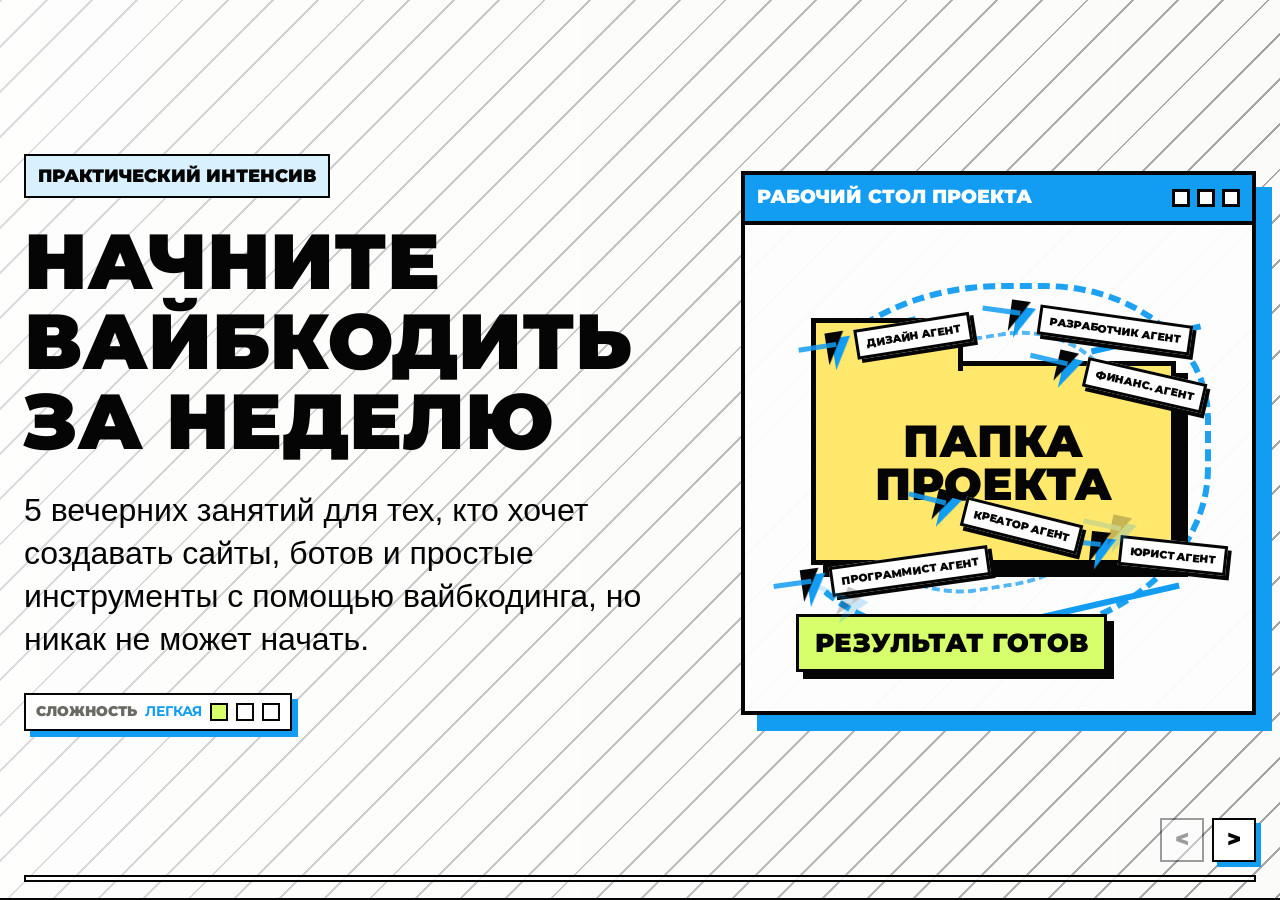
==== commit ef2d2745: "Refine landing page content and archive drafts" ====
--- a/index.html
+++ b/index.html
@@ -14,7 +14,7 @@
       href="https://fonts.googleapis.com/css2?family=Montserrat:wght@600;700;800;900&amp;display=swap"
       rel="stylesheet"
     />
-    <link rel="stylesheet" href="./styles.css" />
+    <link rel="stylesheet" href="./styles.css?v=20260528-2" />
   </head>
   <body>
     <div class="horizontal-deck" id="deck">
@@ -31,6 +31,13 @@
             5 вечерних занятий для тех, кто хочет создавать сайты, ботов и простые
             инструменты с помощью вайбкодинга, но никак не может начать.
           </p>
+          <div class="difficulty" aria-label="Сложность: легкая, 1 из 3">
+            <span>Сложность</span>
+            <strong>легкая</strong>
+            <i class="is-active"></i>
+            <i></i>
+            <i></i>
+          </div>
         </div>
 
         <div class="hero-visual hero-agents" aria-label="AI-агенты сами работают внутри папки проекта">
@@ -52,7 +59,6 @@
 
               <div class="vibe-agent a1"><span>дизайн агент</span></div>
               <div class="vibe-agent a2"><span>финанс. агент</span></div>
-              <div class="vibe-agent a3"><span>менеджер агент</span></div>
               <div class="vibe-agent a4"><span>юрист агент</span></div>
               <div class="vibe-agent a5"><span>креатор агент</span></div>
               <div class="vibe-agent a6"><span>программист агент</span></div>
@@ -159,15 +165,15 @@
       <section class="section program" aria-labelledby="program">
         <div class="section-label">04</div>
         <div class="section-body">
-          <h2 id="program">5 вебинаров и 4 домашки</h2>
+          <h2 id="program">5 вебинаров</h2>
 
           <article class="lesson">
             <p class="lesson-date">Урок 1 <span>18:00-19:00</span></p>
             <h3>Вводное занятие</h3>
             <p>
-              Ставим Codex или Claude Code, разбираемся в интерфейсе и делаем первую задачу.
+              Ставим Visual Studio Code и Codex или Claude Code, разбираемся в интерфейсе
+              и делаем первую задачу.
             </p>
-            <p class="homework">Домашка: установить и настроить AI-агента.</p>
           </article>
 
           <article class="lesson">
@@ -181,9 +187,10 @@
 
           <article class="lesson">
             <p class="lesson-date">Урок 3 <span>18:00-19:00</span></p>
-            <h3>Сайт-визитка и деплой</h3>
+            <h3>Собственный лендинг</h3>
             <p>
-              Делаем одностраничный сайт, вносим изменения через агента и публикуем его.
+              Делаем одностраничный сайт, вносим изменения через агента, публикуем его
+              и разбираем, когда нужна аренда VPS-сервера.
             </p>
           </article>
           <article class="lesson">
@@ -206,6 +213,10 @@
           <div class="summary-strip">
             Итого: настроите AI-агента, сделаете 3 проекта и поймете, как продолжать дальше.
           </div>
+          <p class="program-note">
+            После каждого урока будет простая домашка на 10–30 минут — она легко
+            впишется даже в самую жаркую рабочую неделю.
+          </p>
         </div>
       </section>
 
@@ -224,8 +235,9 @@
                 <div>
                   <h3>Александр Кныш</h3>
                   <p class="speaker-role">
-                    Ex-директор по развитию продуктов в JAMI LUP. Руководитель
-                    инвестиционных проектов в Газпром-Медиа Холдинге.
+                    <span>Ex-директор по развитию продуктов в JAMI LUP.</span>
+                    <span>Руководитель инвестиционных проектов</span>
+                    <span>в Газпром-Медиа Холдинге.</span>
                   </p>
                   <a class="speaker-link" href="https://t.me/kknysh" target="_blank" rel="noreferrer">
                     @kknysh
@@ -237,7 +249,8 @@
                 <p>
                   9+ лет в маркетинге и агентском бизнесе: запускал продукты,
                   внедрял AI в рабочие процессы и работал с Lexus, Volkswagen,
-                  Skoda, МТС, Сбером, ВТБ, Yappy и другими брендами.
+                  Skoda, Яндексом, Huawei, Honor, S7, МТС, Сбером, ВТБ, Yappy
+                  и другими брендами.
                 </p>
                 <p>
                   Сейчас использует вайбкодинг, чтобы быстро собирать MVP,
@@ -247,10 +260,15 @@
             </div>
 
             <div class="logo-wall" aria-label="Опыт работы с брендами">
+              <p class="logo-wall-title">Опыт спикера</p>
               <span>LEXUS</span>
               <span>VOLKSWAGEN</span>
               <span>SKODA</span>
               <span>СБЕР</span>
+              <span>ЯНДЕКС</span>
+              <span>HUAWEI</span>
+              <span>HONOR</span>
+              <span>S7</span>
               <span>МТС</span>
               <span>БИЛАЙН</span>
               <span>ВТБ</span>
@@ -272,20 +290,38 @@
         <div class="section-body">
           <h2 id="price">Условия</h2>
           <div class="price-panel">
-            <div class="price-main">
-              <p class="price-label">Пилотный поток</p>
+            <div class="price-column price-person">
+              <p class="price-label">Цена за 1 человека</p>
+              <p class="price-old">10 000 ₽</p>
+              <p class="price-number">5 000 ₽</p>
+              <p class="price-subcaption">пилотная цена со скидкой</p>
+            </div>
+            <div class="price-column price-group">
+              <p class="price-label">Участников</p>
+              <p class="price-number">10</p>
+              <p class="price-caption">человек в группе</p>
+              <p class="price-subcaption">
+                Рекомендованный размер группы — от 5 до 15 человек.
+              </p>
+            </div>
+            <div class="price-column price-total">
+              <p class="price-label">Итого за группу</p>
               <p class="price-number">50 000 ₽</p>
-              <p class="price-caption">за группу из 10 человек</p>
-              <p class="price-subcaption">(5 000 ₽ за человека)</p>
-            </div>
-            <div class="price-details">
-              <p>
+              <p class="price-subcaption">10 участников × 5 000 ₽</p>
+            </div>
+            <div class="price-column price-details">
+              <p class="price-label">Что входит</p>
+              <p class="price-included">
                 В стоимость входят: 5 вечерних занятий, Telegram-чат, записи,
                 саммари, ссылки, домашки и финальный Q&amp;A.
               </p>
-              <p>
-                Формат камерный: до 10 человек, чтобы каждый успел собрать первые
-                проекты руками.
+              <p class="price-contact">
+                Записаться и задать вопросы можно в Telegram:
+                <a href="https://t.me/kknysh" target="_blank" rel="noreferrer">@kknysh</a>.
+              </p>
+              <p class="price-footnote">
+                Не входят: подписки на ИИ-сервисы, аренда VPS-сервера и возможные
+                прочие расходы.
               </p>
             </div>
           </div>
--- a/styles.css
+++ b/styles.css
@@ -174,9 +174,12 @@
 .lesson-date,
 .summary-strip,
 .logo-wall span,
+.logo-wall-title,
 .price-label,
+.price-old,
 .price-number,
-.price-caption {
+.price-caption,
+.program-note {
   font-family:
     "Montserrat",
     Helvetica,
@@ -203,6 +206,47 @@
   max-width: 920px;
   font-size: clamp(1.35rem, 2.5vw, 2.4rem);
   font-weight: 500;
+}
+
+.difficulty {
+  width: fit-content;
+  display: grid;
+  grid-template-columns: auto auto repeat(3, 18px);
+  align-items: center;
+  gap: 8px;
+  margin-top: 28px;
+  border: 2px solid var(--black);
+  background: var(--white);
+  padding: 8px 10px;
+  font-family:
+    "Montserrat",
+    Helvetica,
+    Arial,
+    sans-serif;
+  font-size: clamp(0.82rem, 1.08vw, 1rem);
+  font-weight: 1000;
+  line-height: 1;
+  text-transform: uppercase;
+  box-shadow: 6px 6px 0 var(--blue);
+}
+
+.difficulty span {
+  color: var(--muted);
+}
+
+.difficulty strong {
+  color: var(--blue);
+}
+
+.difficulty i {
+  width: 18px;
+  height: 18px;
+  border: 2px solid var(--black);
+  background: var(--white);
+}
+
+.difficulty i.is-active {
+  background: var(--green);
 }
 
 .trend-tags {
@@ -1159,7 +1203,7 @@
 .program .lesson {
   grid-template-columns: 128px minmax(0, 1fr);
   column-gap: 24px;
-  padding: 11px 0 11px 28px;
+  padding: 9px 0 9px 28px;
 }
 
 .program .lesson::before {
@@ -1179,7 +1223,7 @@
 
 .program .lesson p:not(.lesson-date) {
   margin-bottom: 0;
-  font-size: clamp(0.98rem, 1.26vw, 1.18rem);
+  font-size: clamp(0.9rem, 1.08vw, 1.06rem);
   line-height: 1.2;
 }
 
@@ -1188,9 +1232,24 @@
 }
 
 .program .summary-strip {
-  margin-top: 16px;
-  padding: 18px 24px;
-  font-size: clamp(1.05rem, 1.55vw, 1.42rem);
+  margin-top: 14px;
+  padding: 15px 22px;
+  font-size: clamp(0.98rem, 1.32vw, 1.22rem);
+}
+
+.program-note {
+  margin: 18px 0 0;
+  border-left: 8px solid var(--blue);
+  padding-left: 14px;
+  color: var(--muted);
+  font-size: clamp(0.9rem, 1.1vw, 1.02rem);
+  font-weight: 800;
+  line-height: 1.25;
+}
+
+.program .program-note {
+  font-size: clamp(0.78rem, 0.92vw, 0.9rem);
+  white-space: nowrap;
 }
 
 .homework {
@@ -1238,7 +1297,8 @@
 }
 
 .speaker-card > div {
-  max-width: 780px;
+  max-width: 840px;
+  min-width: 0;
 }
 
 .speaker-avatar {
@@ -1256,12 +1316,22 @@
 }
 
 .speaker-role {
-  max-width: 660px;
+  max-width: 720px;
   margin-bottom: 8px;
   color: var(--muted);
-  font-size: clamp(0.9rem, 0.98vw, 1rem);
+  font-size: clamp(0.58rem, 0.6vw, 0.68rem);
   font-weight: 500;
-  line-height: 1.12;
+  line-height: 1.02;
+}
+
+.speaker-card .speaker-role {
+  font-size: clamp(0.98rem, 1.08vw, 1.16rem);
+  line-height: 1.08;
+}
+
+.speaker-role span {
+  display: block;
+  white-space: nowrap;
 }
 
 .speaker-link {
@@ -1285,21 +1355,35 @@
 
 .logo-wall {
   grid-column: 2;
+  grid-row: 1 / span 2;
   display: grid;
   grid-template-columns: repeat(2, minmax(0, 1fr));
-  align-self: stretch;
+  align-self: start;
   gap: 10px;
-  grid-auto-rows: 1fr;
+  grid-auto-rows: minmax(38px, auto);
+}
+
+.logo-wall-title {
+  grid-column: 1 / -1;
+  margin: 0 0 2px;
+  border: 2px solid var(--black);
+  background: var(--blue);
+  color: var(--white);
+  padding: 7px 10px;
+  font-size: clamp(0.86rem, 1.08vw, 1rem);
+  font-weight: 1000;
+  line-height: 1;
+  text-transform: uppercase;
 }
 
 .logo-wall span {
   display: flex;
   align-items: center;
-  min-height: 48px;
+  min-height: 38px;
   border: 2px solid var(--black);
   background: var(--paper);
-  padding: 10px 14px;
-  font-size: clamp(1.05rem, 1.55vw, 1.55rem);
+  padding: 7px 11px;
+  font-size: clamp(0.86rem, 1.18vw, 1.2rem);
   font-weight: 1000;
   line-height: 1.04;
   letter-spacing: 0;
@@ -1327,69 +1411,165 @@
 
 .price-panel {
   display: grid;
-  grid-template-columns: minmax(280px, 0.86fr) minmax(0, 1fr);
+  grid-template-columns: repeat(3, minmax(0, 1fr));
   gap: 0;
   border: 2px solid var(--black);
   background: var(--white);
 }
 
-.price-main {
+.price .section-body {
+  max-width: 1220px;
+}
+
+.price-column {
+  min-width: 0;
   display: flex;
   flex-direction: column;
   justify-content: center;
-  min-height: 360px;
-  padding: clamp(24px, 4vw, 46px);
+  min-height: 270px;
+  padding: clamp(24px, 3vw, 38px);
+}
+
+.price-person {
   background: var(--black);
+  border-right: 2px solid var(--black);
   color: var(--white);
-}
-
-.price-main .price-label {
-  margin-bottom: 18px;
+  align-items: flex-start;
+}
+
+.price-group {
+  border-right: 2px solid var(--black);
+}
+
+.price-total {
+  background: var(--sky);
+}
+
+.price-label {
+  margin-bottom: 22px;
+  color: var(--muted);
+  font-size: clamp(0.68rem, 0.82vw, 0.78rem);
+  font-weight: 1000;
+  line-height: 1.08;
+  text-transform: uppercase;
+}
+
+.price-panel .price-label {
+  font-size: clamp(0.68rem, 0.82vw, 0.78rem);
+}
+
+.price-person .price-label {
   color: var(--sky);
-  font-size: clamp(1rem, 1.45vw, 1.35rem);
+}
+
+.price-old {
+  width: fit-content;
+  margin: 0 0 6px;
+  color: var(--muted);
+  font-size: clamp(2rem, 2.8vw, 3.1rem);
   font-weight: 1000;
-  text-transform: uppercase;
-}
-
-.price-main .price-number {
-  margin-bottom: 8px;
+  line-height: 1;
+  text-decoration: line-through;
+  text-decoration-thickness: 5px;
+  text-decoration-color: var(--blue);
+}
+
+.price-panel .price-old {
+  font-size: clamp(2rem, 2.8vw, 3.1rem);
+}
+
+.price-number {
+  margin-bottom: 16px;
   max-width: 100%;
-  font-size: clamp(3.2rem, 4.8vw, 5.4rem);
+  font-size: clamp(4rem, 5.5vw, 6.4rem);
   font-weight: 1000;
   line-height: 1;
   white-space: nowrap;
   overflow-wrap: normal;
 }
 
-.price-main .price-caption {
+.price-panel .price-number {
+  font-size: clamp(3.6rem, 5vw, 5.7rem);
+}
+
+.price-total .price-number {
+  font-size: clamp(3.2rem, 4.2vw, 4.6rem);
+}
+
+.price-person .price-number {
+  color: var(--white);
+}
+
+.price-caption {
   margin: 0 0 8px;
-  font-size: clamp(1.18rem, 2vw, 1.85rem);
+  font-size: clamp(1.1rem, 1.28vw, 1.22rem);
   font-weight: 1000;
-}
-
-.price-main .price-subcaption {
+  line-height: 1.08;
+  white-space: nowrap;
+}
+
+.price-subcaption {
   width: auto;
   margin: 0;
+  color: var(--muted);
+  font-size: clamp(0.74rem, 0.92vw, 0.88rem);
+  font-weight: 850;
+  line-height: 1.25;
+  text-transform: none;
+}
+
+.price-panel .price-subcaption {
+  font-size: clamp(0.74rem, 0.92vw, 0.88rem);
+}
+
+.price-person .price-subcaption {
   color: var(--sky);
-  font-size: clamp(0.95rem, 1.2vw, 1.18rem);
-  font-weight: 850;
-  line-height: 1.2;
-  text-transform: none;
 }
 
 .price-details {
+  grid-column: 1 / -1;
   display: grid;
-  align-content: center;
+  grid-template-columns: 0.42fr 1.18fr 0.9fr 1.1fr;
+  align-items: center;
   gap: 22px;
-  padding: clamp(24px, 4vw, 46px);
+  min-height: auto;
+  border-top: 2px solid var(--black);
+  padding-block: clamp(20px, 2.4vw, 30px);
 }
 
 .price-details p {
   margin: 0;
-  max-width: 720px;
-  font-size: clamp(1.18rem, 1.9vw, 1.7rem);
+  max-width: 100%;
+  font-size: clamp(1rem, 1.28vw, 1.2rem);
   font-weight: 400;
-  line-height: 1.35;
+  line-height: 1.32;
+}
+
+.price-panel .price-details p {
+  font-size: clamp(0.86rem, 1vw, 0.96rem);
+}
+
+.price-details .price-label {
+  margin: 0;
+}
+
+.price-contact {
+  white-space: nowrap;
+}
+
+.price-details a {
+  color: var(--blue);
+  font-weight: 900;
+}
+
+.price-details .price-footnote {
+  max-width: 100%;
+  border-top: 0;
+  border-left: 2px solid var(--black);
+  padding: 0 0 0 18px;
+  color: var(--muted);
+  font-size: clamp(0.74rem, 0.86vw, 0.84rem);
+  line-height: 1.25;
 }
 
 @media (max-width: 980px) {
@@ -1457,6 +1637,26 @@
     grid-auto-rows: auto;
   }
 
+  .price-person,
+  .price-group,
+  .price-total {
+    border-right: 0;
+    border-bottom: 2px solid var(--black);
+  }
+
+  .price-details {
+    grid-column: auto;
+    grid-template-columns: 1fr;
+    align-items: start;
+    gap: 10px;
+    border-top: 0;
+    padding-block: 16px;
+  }
+
+  .price-contact {
+    white-space: normal;
+  }
+
   .lesson {
     grid-template-columns: 1fr;
     padding-left: 28px;
@@ -1469,8 +1669,8 @@
 }
 
 @media (max-width: 1180px) {
-  .price-main .price-number {
-    font-size: clamp(3rem, 4.7vw, 5.2rem);
+  .price-number {
+    font-size: clamp(2.7rem, 4.3vw, 4.5rem);
   }
 }
 
@@ -1557,6 +1757,21 @@
     gap: 6px;
   }
 
+  .difficulty {
+    grid-template-columns: auto auto repeat(3, 12px);
+    gap: 5px;
+    margin-top: 10px;
+    padding: 6px 7px;
+    font-size: 0.58rem;
+    box-shadow: 4px 4px 0 var(--blue);
+  }
+
+  .difficulty i {
+    width: 12px;
+    height: 12px;
+    border-width: 2px;
+  }
+
   .trend-tags span {
     min-height: 24px;
     padding: 4px 6px;
@@ -2015,10 +2230,6 @@
     line-height: 1.2;
   }
 
-  .program .homework {
-    margin-top: 4px;
-  }
-
   .program .summary-strip {
     margin-top: 10px;
     padding: 12px 14px;
@@ -2027,6 +2238,18 @@
     box-shadow: 6px 6px 0 var(--black);
   }
 
+  .program-note {
+    margin-top: 12px;
+    border-left-width: 6px;
+    padding-left: 10px;
+    line-height: 1.2;
+  }
+
+  .program .program-note {
+    font-size: 0.74rem;
+    white-space: normal;
+  }
+
   .speaker-card {
     display: grid;
     grid-template-columns: 68px minmax(0, 1fr);
@@ -2045,8 +2268,16 @@
 
   .speaker-role {
     margin-bottom: 4px;
-    font-size: 0.76rem;
     line-height: 1.18;
+  }
+
+  .speaker-card .speaker-role {
+    font-size: 0.66rem;
+    line-height: 1.18;
+  }
+
+  .speaker-role span {
+    white-space: normal;
   }
 
   .speaker-link {
@@ -2056,6 +2287,10 @@
   .speaker-panel {
     gap: 8px;
     padding: 10px;
+  }
+
+  .speaker-main {
+    display: block;
   }
 
   .speaker-text p {
@@ -2065,7 +2300,23 @@
   }
 
   .logo-wall {
-    display: none;
+    display: grid;
+    grid-column: 1;
+    grid-row: auto;
+    grid-template-columns: repeat(2, minmax(0, 1fr));
+    gap: 6px;
+    margin-top: 8px;
+  }
+
+  .logo-wall-title {
+    padding: 6px 8px;
+    font-size: 0.66rem;
+  }
+
+  .logo-wall span {
+    min-height: 30px;
+    padding: 5px 7px;
+    font-size: 0.68rem;
   }
 
   .speaker-quote {
@@ -2079,28 +2330,65 @@
     gap: 0;
   }
 
-  .price-main {
+  .price-column {
     min-height: auto;
     padding: 16px;
   }
 
-  .price-main .price-label {
+  .price-group,
+  .price-total {
+    border-right: 0;
+    border-bottom: 2px solid var(--black);
+  }
+
+  .price-label {
     margin-bottom: 8px;
+  }
+
+  .price-panel .price-label {
     font-size: 0.78rem;
   }
 
-  .price-main .price-number {
-    font-size: clamp(2rem, 11vw, 2.7rem);
-  }
-
-  .price-main .price-caption {
+  .price-old {
+    text-decoration-thickness: 3px;
+  }
+
+  .price-panel .price-old {
+    font-size: 1.6rem;
+  }
+
+  .price-number {
+    margin-bottom: 10px;
+  }
+
+  .price-panel .price-number {
+    font-size: clamp(2.7rem, 14vw, 3.8rem);
+  }
+
+  .price-total .price-number {
+    font-size: clamp(2.4rem, 12vw, 3.2rem);
+  }
+
+  .price-caption {
     font-size: 1rem;
   }
 
-  .price-main .price-subcaption,
+  .price-subcaption,
   .price-details p {
+    line-height: 1.24;
+  }
+
+  .price-panel .price-subcaption,
+  .price-panel .price-details p {
     font-size: 0.86rem;
-    line-height: 1.24;
+  }
+
+  .price-details .price-footnote {
+    border-left: 0;
+    border-top: 2px solid var(--black);
+    padding: 10px 0 0;
+    font-size: 0.72rem;
+    line-height: 1.18;
   }
 
   .price-details {
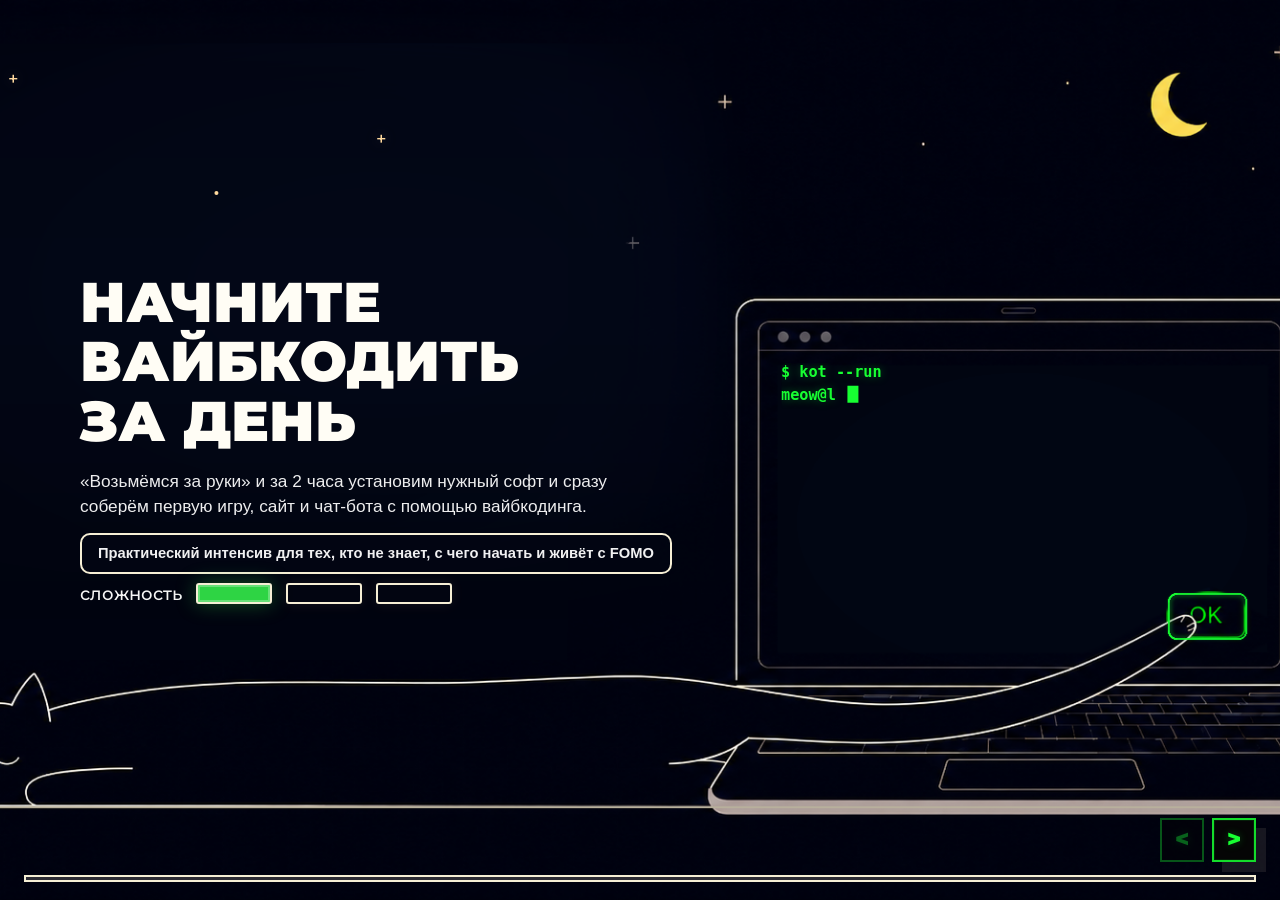
==== commit 2a9997ce: "Deploy minimal final landing" ====
--- a/index.html
+++ b/index.html
@@ -3,10 +3,10 @@
   <head>
     <meta charset="utf-8" />
     <meta name="viewport" content="width=device-width, initial-scale=1" />
-    <title>Начните вайбкодить за неделю</title>
+    <title>Снимите AI-ступор за 2 часа</title>
     <meta
       name="description"
-      content="5 вечерних занятий для тех, кто хочет создавать сайты, ботов и простые инструменты с помощью вайбкодинга."
+      content="Однодневный практический интенсив: установим софт, разберем базовую теорию и сделаем первые задачи с AI-агентом."
     />
     <link rel="preconnect" href="https://fonts.googleapis.com" />
     <link rel="preconnect" href="https://fonts.gstatic.com" crossorigin />
@@ -14,319 +14,428 @@
       href="https://fonts.googleapis.com/css2?family=Montserrat:wght@600;700;800;900&amp;display=swap"
       rel="stylesheet"
     />
-    <link rel="stylesheet" href="./styles.css?v=20260528-2" />
+    <link rel="stylesheet" href="./styles.css?v=a16f73a-final" />
   </head>
   <body>
     <div class="horizontal-deck" id="deck">
-      <header class="hero">
-      <div class="hero-inner" id="top">
-        <div class="hero-copy">
-          <p class="eyebrow">Практический интенсив</p>
-          <h1>
-            <span>Начните</span>
-            <span>вайбкодить</span>
-            <span>за неделю</span>
-          </h1>
-          <p class="lead">
-            5 вечерних занятий для тех, кто хочет создавать сайты, ботов и простые
-            инструменты с помощью вайбкодинга, но никак не может начать.
-          </p>
-          <div class="difficulty" aria-label="Сложность: легкая, 1 из 3">
-            <span>Сложность</span>
-            <strong>легкая</strong>
-            <i class="is-active"></i>
-            <i></i>
-            <i></i>
-          </div>
-        </div>
-
-        <div class="hero-visual hero-agents" aria-label="AI-агенты сами работают внутри папки проекта">
-          <div class="agents-window">
-            <div class="agents-titlebar">
-              <span>Рабочий стол проекта</span>
+      <header class="hero asset-hero" id="top">
+        <div class="asset-stage">
+          <div class="asset-scene">
+            <img
+              class="asset-hero-image"
+              src="./Assets/hero-scene-clean.png?v=20260619-hero-fixes"
+              alt="Ночной лендинг интенсива: спящий кот рядом с ноутбуком и терминалом"
+            />
+            <div class="asset-stars" aria-hidden="true">
+              <span class="asset-star asset-star-plus star-left-1">+</span>
+              <span class="asset-star asset-star-plus star-left-2">+</span>
+              <span class="asset-star asset-star-dot star-left-3"></span>
+            </div>
+
+            <div class="asset-terminal" aria-label="Анимированный терминал">
+              <pre id="terminal-code" aria-live="polite"></pre>
+              <span class="terminal-caret" aria-hidden="true"></span>
+            </div>
+
+          </div>
+
+          <div class="asset-copy">
+            <h1 class="asset-title">
+              <span>Начните</span>
+              <span>вайбкодить</span>
+              <span>за день</span>
+            </h1>
+            <p class="asset-lead">
+              <span>«Возьмёмся за руки» и за 2 часа установим нужный софт и сразу</span>
+              <span>соберём первую игру, сайт и чат-бота с помощью вайбкодинга.</span>
+            </p>
+            <p class="asset-format">
+              Практический интенсив для тех, кто не знает, <span class="no-break">с чего начать</span> и живёт с FOMO
+            </p>
+            <div class="asset-difficulty asset-difficulty-left" aria-label="Сложность: 1 из 3">
+              <span>сложность</span>
+              <i class="is-active"></i>
               <i></i>
               <i></i>
-              <i></i>
-            </div>
-            <div class="agents-desktop">
-              <div class="motion-loop"></div>
-              <div class="motion-loop small"></div>
-              <span class="speed-line s1"></span>
-              <span class="speed-line s2"></span>
-              <span class="speed-line s3"></span>
-
-              <div class="project-folder">Папка<br />проекта</div>
-
-              <div class="vibe-agent a1"><span>дизайн агент</span></div>
-              <div class="vibe-agent a2"><span>финанс. агент</span></div>
-              <div class="vibe-agent a4"><span>юрист агент</span></div>
-              <div class="vibe-agent a5"><span>креатор агент</span></div>
-              <div class="vibe-agent a6"><span>программист агент</span></div>
-              <div class="vibe-agent a7"><span>разработчик агент</span></div>
-              <div class="vibe-agent ghost g1" aria-hidden="true"></div>
-              <div class="vibe-agent ghost g2" aria-hidden="true"></div>
-
-              <div class="result-badge">результат готов</div>
             </div>
           </div>
         </div>
-      </div>
       </header>
 
       <main>
-      <section class="section vibe" aria-labelledby="vibe">
-        <div class="section-label">01</div>
-        <div class="section-body vibe-body">
-          <h2 id="vibe">Что такое вайбкодинг</h2>
-          <div class="vibe-grid">
-            <div class="vibe-card">
-              <span>не просто ChatGPT</span>
+        <section class="section vibe" aria-labelledby="vibe">
+          <div class="section-label">01</div>
+          <div class="section-body vibe-body">
+            <h2 id="vibe">Что такое вайбкодинг</h2>
+            <div class="vibe-grid">
+              <article class="vibe-card">
+                <span>не просто ChatGPT</span>
+                <p>
+                  Обычный запрос в ChatGPT дает текст:
+                  совет, кусок кода или инструкцию.
+                  Дальше вы сами копируете, вставляете,
+                  чините ошибки и пытаетесь понять, куда это положить.
+                </p>
+              </article>
+              <article class="vibe-card accent">
+                <span>а работа с AI-агентом</span>
+                <p>
+                  Вайбкодинг — это когда вы описываете задачу обычным языком,
+                  а AI-агент работает прямо в вашем проекте:
+                  ходит по папкам, читает контекст, создает и редактирует файлы,
+                  меняет код, запускает проверки и помогает довести идею до MVP.
+                </p>
+              </article>
+            </div>
+            <p class="vibe-note">
+              “Вайб” здесь — это буквально вайбовать с задачей:
+              держать в голове нужный результат, смотреть, что сделал агент,
+              и докручивать, пока штука не заработает.
+            </p>
+          </div>
+        </section>
+
+        <section class="section intro" aria-labelledby="for-whom">
+          <div class="section-label">02</div>
+          <div class="section-body intro-body">
+            <div class="intro-copy">
+              <h2 id="for-whom">Для кого интенсив</h2>
+              <div class="intro-text">
+                <p>
+                  Для тех, кто давно смотрит на вайбкодинг,
+                  но пока не понимает, как подступиться:
+                  куда нажимать, что писать агенту, как не сломать проект
+                  и как вообще довести идею до работающей штуки.
+                </p>
+                <p>
+                  Интенсив подойдет, если вы хотите делать сайты, ботов,
+                  расширения и простые внутренние инструменты для себя,
+                  команды или клиентов, но не хотите заходить
+                  в классическую разработку на месяцы.
+                </p>
+              </div>
+            </div>
+            <figure class="meme">
+              <img src="./Assets/js-meme-reference.png" alt="Мем про JavaScript" />
+            </figure>
+            <div class="intro-note">Опыт в программировании не нужен.</div>
+          </div>
+        </section>
+
+        <section class="section outcomes" aria-labelledby="outcomes">
+          <div class="section-label">03</div>
+          <div class="section-body">
+            <h2 id="outcomes">Что сможете делать после обучения?</h2>
+            <div class="outcome-grid">
+              <article data-step="01">
+                <h3>Chrome-расширение</h3>
+                <p>Например, прочитает все комментарии под роликом на YouTube и оценит позитив / негатив.</p>
+              </article>
+              <article data-step="02">
+                <h3>Сайт</h3>
+                <p>Например, соберет прототип лендинга с розыгрышем для любого клиента.</p>
+              </article>
+              <article data-step="03">
+                <h3>Чат-бот</h3>
+                <p>Например, будет каждый день мониторить тренды маркетинга и присылать короткую сводку.</p>
+              </article>
+              <article data-step="04">
+                <h3>Базы знаний</h3>
+                <p>Например, заберет все архивные идеи, систематизирует их и будет хранить в одном месте.</p>
+              </article>
+              <article data-step="05">
+                <h3>Игра</h3>
+                <p>Например, создаст антистресс-игру на 5 минут, чтобы перестать злиться на клиента.</p>
+              </article>
+              <article data-step="06">
+                <h3>Всё, на что хватит фантазии</h3>
+                <p>От таск-менеджера для команды до личного мини-сервиса или внутреннего инструмента.</p>
+              </article>
+            </div>
+          </div>
+        </section>
+
+        <section class="section program" aria-labelledby="program">
+          <div class="section-label">04</div>
+          <div class="section-body">
+            <h2 id="program">5 вебинаров</h2>
+
+            <article class="lesson">
+              <p class="lesson-date">Урок 1 <span>18:00-19:00</span></p>
+              <h3>Вводное занятие</h3>
               <p>
-                Обычный запрос в ChatGPT дает текст: совет, кусок кода или инструкцию.
-                Дальше вы сами копируете, вставляете, чините ошибки и пытаетесь понять,
-                куда это положить.
+                Ставим Visual Studio Code и Codex или Claude Code,
+                разбираемся в интерфейсе и делаем первую задачу.
               </p>
-            </div>
-            <div class="vibe-card accent">
-              <span>а работа с AI-агентом</span>
+            </article>
+
+            <article class="lesson">
+              <p class="lesson-date">Урок 2 <span>18:00-19:00</span></p>
+              <h3>Расширение для браузера</h3>
               <p>
-                Вайбкодинг — это когда вы описываете задачу обычным языком, а
-                AI-агент работает прямо в вашем проекте: ходит по папкам, читает
-                контекст, создает и редактирует файлы, меняет код, запускает проверки
-                и помогает довести идею до MVP.
+                Собираем простое Chrome-расширение и разбираемся,
+                как агент работает с файлами, контекстом и git.
               </p>
-            </div>
-          </div>
-          <p class="vibe-note">
-            “Вайб” здесь — это буквально вайбовать с задачей: держать в голове нужный
-            результат, смотреть, что сделал агент, и докручивать, пока штука не заработает.
-          </p>
-        </div>
-      </section>
-
-      <section class="section intro" aria-labelledby="for-whom">
-        <div class="section-label">02</div>
-        <div class="section-body intro-body">
-          <div class="intro-copy">
-            <h2 id="for-whom">Для кого интенсив</h2>
-            <div class="intro-text">
+            </article>
+
+            <article class="lesson">
+              <p class="lesson-date">Урок 3 <span>18:00-19:00</span></p>
+              <h3>Собственный лендинг</h3>
               <p>
-                Для тех, кто давно смотрит на вайбкодинг, но пока не понимает, как
-                подступиться: куда нажимать, что писать агенту, как не сломать проект
-                и как вообще довести идею до работающей штуки.
+                Делаем одностраничный сайт, вносим изменения через агента,
+                публикуем его и разбираем, когда нужна аренда VPS-сервера.
               </p>
+            </article>
+
+            <article class="lesson">
+              <p class="lesson-date">Урок 4 <span>18:00-19:00</span></p>
+              <h3>Telegram-бот</h3>
               <p>
-                Интенсив подойдет, если вы хотите делать сайты, ботов, расширения и
-                простые внутренние инструменты для себя, команды или клиентов, но не
-                хотите заходить в классическую разработку на месяцы.
+                Собираем бота-помощника и подключаем внешние сервисы через API.
               </p>
-            </div>
-          </div>
-          <figure class="meme">
-            <img src="./Assets/neurozeh-js-meme.png" alt="Мем про JavaScript" />
-          </figure>
-          <div class="intro-note">Опыт в программировании не нужен.</div>
-        </div>
-      </section>
-
-      <section class="section outcomes" aria-labelledby="outcomes">
-        <div class="section-label">03</div>
-        <div class="section-body">
-          <h2 id="outcomes">Что сможете делать после обучения?</h2>
-          <div class="outcome-grid">
-            <div data-step="01">
-              <h3>Chrome-расширение</h3>
-              <p>Например, прочитает все комментарии под роликом на YouTube и оценит позитив / негатив.</p>
-            </div>
-            <div data-step="02">
-              <h3>Сайт</h3>
-              <p>Например, соберет прототип лендинга с розыгрышем для любого клиента.</p>
-            </div>
-            <div data-step="03">
-              <h3>Чат-бот</h3>
-              <p>Например, будет каждый день мониторить тренды маркетинга и присылать короткую сводку.</p>
-            </div>
-            <div data-step="04">
-              <h3>Базы знаний</h3>
-              <p>Например, заберет все архивные идеи, систематизирует их и будет хранить в одном месте.</p>
-            </div>
-            <div data-step="05">
-              <h3>Игра</h3>
-              <p>Например, создаст антистресс-игру на 5 минут, чтобы перестать злиться на клиента.</p>
-            </div>
-            <div data-step="06">
-              <h3>Всё, на что хватит фантазии</h3>
-              <p>От таск-менеджера для команды до личного мини-сервиса или внутреннего инструмента.</p>
-            </div>
-          </div>
-        </div>
-      </section>
-
-      <section class="section program" aria-labelledby="program">
-        <div class="section-label">04</div>
-        <div class="section-body">
-          <h2 id="program">5 вебинаров</h2>
-
-          <article class="lesson">
-            <p class="lesson-date">Урок 1 <span>18:00-19:00</span></p>
-            <h3>Вводное занятие</h3>
-            <p>
-              Ставим Visual Studio Code и Codex или Claude Code, разбираемся в интерфейсе
-              и делаем первую задачу.
+            </article>
+
+            <article class="lesson">
+              <p class="lesson-date">Урок 5 <span>18:00-19:00</span></p>
+              <h3>Финальный Q&amp;A</h3>
+              <p>
+                Разбираем ошибки, отвечаем на вопросы,
+                обсуждаем, как дальше учиться и собирать свои проекты.
+              </p>
+            </article>
+
+            <div class="summary-strip">
+              Итого: настроите AI-агента, сделаете 3 проекта
+              и поймете, как продолжать дальше.
+            </div>
+            <p class="program-note">
+              После каждого урока будет простая домашка на 10–30 минут —
+              она легко впишется даже в самую жаркую рабочую неделю.
             </p>
-          </article>
-
-          <article class="lesson">
-            <p class="lesson-date">Урок 2 <span>18:00-19:00</span></p>
-            <h3>Расширение для браузера</h3>
-            <p>
-              Собираем простое Chrome-расширение и разбираемся, как агент работает
-              с файлами, контекстом и git.
-            </p>
-          </article>
-
-          <article class="lesson">
-            <p class="lesson-date">Урок 3 <span>18:00-19:00</span></p>
-            <h3>Собственный лендинг</h3>
-            <p>
-              Делаем одностраничный сайт, вносим изменения через агента, публикуем его
-              и разбираем, когда нужна аренда VPS-сервера.
-            </p>
-          </article>
-          <article class="lesson">
-            <p class="lesson-date">Урок 4 <span>18:00-19:00</span></p>
-            <h3>Telegram-бот</h3>
-            <p>
-              Собираем бота-помощника и подключаем внешние сервисы через API.
-            </p>
-          </article>
-
-          <article class="lesson">
-            <p class="lesson-date">Урок 5 <span>18:00-19:00</span></p>
-            <h3>Финальный Q&amp;A</h3>
-            <p>
-              Разбираем ошибки, отвечаем на вопросы, обсуждаем, как дальше учиться
-              и собирать свои проекты.
-            </p>
-          </article>
-
-          <div class="summary-strip">
-            Итого: настроите AI-агента, сделаете 3 проекта и поймете, как продолжать дальше.
-          </div>
-          <p class="program-note">
-            После каждого урока будет простая домашка на 10–30 минут — она легко
-            впишется даже в самую жаркую рабочую неделю.
-          </p>
-        </div>
-      </section>
-
-      <section class="section speaker" aria-labelledby="speaker">
-        <div class="section-label">05</div>
-        <div class="section-body speaker-section">
-          <h2 id="speaker">Кто ведет интенсив</h2>
-          <div class="speaker-panel">
-            <div class="speaker-main">
-              <div class="speaker-card">
-                <img
-                  class="speaker-avatar"
-                  src="./Assets/alexander-knysh-avatar.jpeg"
-                  alt="Александр Кныш"
-                />
-                <div>
-                  <h3>Александр Кныш</h3>
-                  <p class="speaker-role">
-                    <span>Ex-директор по развитию продуктов в JAMI LUP.</span>
-                    <span>Руководитель инвестиционных проектов</span>
-                    <span>в Газпром-Медиа Холдинге.</span>
+          </div>
+        </section>
+
+        <section class="section speaker" aria-labelledby="speaker">
+          <div class="section-label">05</div>
+          <div class="section-body speaker-section">
+            <h2 id="speaker">Кто ведет интенсив</h2>
+            <div class="speaker-panel">
+              <div class="speaker-main">
+                <div class="speaker-card">
+                  <img
+                    class="speaker-avatar"
+                    src="./Assets/alexander-knysh-avatar.jpeg"
+                    alt="Александр Кныш"
+                  />
+                  <div>
+                    <h3>Александр Кныш</h3>
+                    <p class="speaker-role">
+                      <span>Ex-директор по развитию продуктов в JAMI LUP.</span>
+                      <span>Руководитель инвестиционных проектов</span>
+                      <span>в Газпром-Медиа Холдинге.</span>
+                    </p>
+                    <a class="speaker-link" href="https://t.me/kknysh" target="_blank" rel="noreferrer">
+                      @kknysh
+                    </a>
+                  </div>
+                </div>
+
+                <div class="speaker-text">
+                  <p>
+                    9+ лет в маркетинге и агентском бизнесе:
+                    запускал продукты, внедрял AI в рабочие процессы
+                    и работал с Lexus, Volkswagen, Skoda, Яндексом,
+                    Huawei, Honor, S7, МТС, Сбером, ВТБ, Yappy
+                    и другими брендами.
                   </p>
-                  <a class="speaker-link" href="https://t.me/kknysh" target="_blank" rel="noreferrer">
-                    @kknysh
-                  </a>
+                  <p>
+                    Сейчас использует вайбкодинг, чтобы быстро собирать MVP,
+                    прототипировать процессы и закрывать задачи
+                    без долгих подрядов.
+                  </p>
                 </div>
               </div>
 
-              <div class="speaker-text">
-                <p>
-                  9+ лет в маркетинге и агентском бизнесе: запускал продукты,
-                  внедрял AI в рабочие процессы и работал с Lexus, Volkswagen,
-                  Skoda, Яндексом, Huawei, Honor, S7, МТС, Сбером, ВТБ, Yappy
-                  и другими брендами.
-                </p>
-                <p>
-                  Сейчас использует вайбкодинг, чтобы быстро собирать MVP,
-                  прототипировать процессы и закрывать задачи без долгих подрядов.
-                </p>
+              <div class="logo-wall" aria-label="Опыт работы с брендами">
+                <p class="logo-wall-title">Опыт спикера</p>
+                <span>LEXUS</span>
+                <span>VOLKSWAGEN</span>
+                <span>SKODA</span>
+                <span>СБЕР</span>
+                <span>ЯНДЕКС</span>
+                <span>HUAWEI</span>
+                <span>HONOR</span>
+                <span>S7</span>
+                <span>МТС</span>
+                <span>БИЛАЙН</span>
+                <span>ВТБ</span>
+                <span>YAPPY</span>
+                <span>BOSCH</span>
+                <span>И ДРУГИЕ</span>
               </div>
-            </div>
-
-            <div class="logo-wall" aria-label="Опыт работы с брендами">
-              <p class="logo-wall-title">Опыт спикера</p>
-              <span>LEXUS</span>
-              <span>VOLKSWAGEN</span>
-              <span>SKODA</span>
-              <span>СБЕР</span>
-              <span>ЯНДЕКС</span>
-              <span>HUAWEI</span>
-              <span>HONOR</span>
-              <span>S7</span>
-              <span>МТС</span>
-              <span>БИЛАЙН</span>
-              <span>ВТБ</span>
-              <span>YAPPY</span>
-              <span>BOSCH</span>
-              <span>И ДРУГИЕ</span>
-            </div>
-
-            <blockquote class="speaker-quote">
-              Цель — провести участников от первой задачи до уверенного ощущения:
-              дальше можно делать самому.
-            </blockquote>
-          </div>
-        </div>
-      </section>
-
-      <section class="section price" aria-labelledby="price">
-        <div class="section-label">06</div>
-        <div class="section-body">
-          <h2 id="price">Условия</h2>
-          <div class="price-panel">
-            <div class="price-column price-person">
-              <p class="price-label">Цена за 1 человека</p>
-              <p class="price-old">10 000 ₽</p>
-              <p class="price-number">5 000 ₽</p>
-              <p class="price-subcaption">пилотная цена со скидкой</p>
-            </div>
-            <div class="price-column price-group">
-              <p class="price-label">Участников</p>
-              <p class="price-number">10</p>
-              <p class="price-caption">человек в группе</p>
-              <p class="price-subcaption">
-                Рекомендованный размер группы — от 5 до 15 человек.
-              </p>
-            </div>
-            <div class="price-column price-total">
-              <p class="price-label">Итого за группу</p>
-              <p class="price-number">50 000 ₽</p>
-              <p class="price-subcaption">10 участников × 5 000 ₽</p>
-            </div>
-            <div class="price-column price-details">
-              <p class="price-label">Что входит</p>
-              <p class="price-included">
-                В стоимость входят: 5 вечерних занятий, Telegram-чат, записи,
-                саммари, ссылки, домашки и финальный Q&amp;A.
-              </p>
-              <p class="price-contact">
-                Записаться и задать вопросы можно в Telegram:
-                <a href="https://t.me/kknysh" target="_blank" rel="noreferrer">@kknysh</a>.
-              </p>
-              <p class="price-footnote">
-                Не входят: подписки на ИИ-сервисы, аренда VPS-сервера и возможные
-                прочие расходы.
-              </p>
-            </div>
-          </div>
-        </div>
-      </section>
+
+              <blockquote class="speaker-quote">
+                Цель занятия — провести участника от “я слышал про это”
+                до “я понял механику и могу повторить сам”.
+              </blockquote>
+            </div>
+          </div>
+        </section>
+
+        <section class="section feedback" aria-labelledby="feedback">
+          <div class="section-label">06</div>
+          <div class="section-body feedback-section">
+            <div class="feedback-head">
+              <h2 id="feedback">Результаты учеников</h2>
+            </div>
+
+            <div class="feedback-grid">
+              <article class="feedback-card is-ready">
+                <div class="feedback-person">
+                  <img
+                    class="feedback-avatar"
+                    src="./Assets/avatars/alexander-agency.jpeg"
+                    alt="Александр Заклинский"
+                  />
+                  <div>
+                    <h3>Александр Заклинский</h3>
+                    <p>Операционный директор рекламного агентства</p>
+                  </div>
+                </div>
+                <dl>
+                  <div>
+                    <dt>До:</dt>
+                    <dd>
+                      Уверенно пользовался ChatGPT и понимал, как устроены код,
+                      разработка и сервер, но не мог сам собрать это
+                      в рабочий инструмент.
+                    </dd>
+                  </div>
+                  <div>
+                    <dt>После:</dt>
+                    <dd>
+                      Собрал Telegram-бота для регистрации гостей
+                      и после интенсива сделал контент-завод.
+                    </dd>
+                  </div>
+                </dl>
+                <blockquote>
+                  Нужен был бот — сделал рабочую версию.
+                  Теперь такие задачи смогу закрывать сам.
+                </blockquote>
+              </article>
+
+              <article class="feedback-card is-ready">
+                <div class="feedback-person">
+                  <img
+                    class="feedback-avatar"
+                    src="./Assets/avatars/alexander-studio.jpeg"
+                    alt="Александр Кадыкеев"
+                  />
+                  <div>
+                    <h3>Александр Кадыкеев</h3>
+                    <p>Генеральный директор студии разработки</p>
+                  </div>
+                </div>
+                <dl>
+                  <div>
+                    <dt>До:</dt>
+                    <dd>
+                      Много слышал про вайбкодинг и Claude,
+                      но из-за информационного шума откладывал первые тесты.
+                    </dd>
+                  </div>
+                  <div>
+                    <dt>После:</dt>
+                    <dd>
+                      Сделал несколько интерактивных брендовых игр,
+                      Chrome-расширение и свой сайт. Дальше будет применять
+                      подход в разработке и личных задачах.
+                    </dd>
+                  </div>
+                </dl>
+                <blockquote>
+                  Ценность в связке: ИИ и экспертиза,
+                  которая уже есть у меня и команды.
+                </blockquote>
+              </article>
+
+              <article class="feedback-card is-ready">
+                <div class="feedback-person">
+                  <img
+                    class="feedback-avatar"
+                    src="./Assets/avatars/igor-production.png"
+                    alt="Игорь"
+                  />
+                  <div>
+                    <h3>Игорь</h3>
+                    <p>Директор производства рекламного контента</p>
+                  </div>
+                </div>
+                <dl>
+                  <div>
+                    <dt>До:</dt>
+                    <dd>
+                      Уверенно пользовался ChatGPT в рабочих задачах,
+                      но не собирал свои инструменты для продакшена
+                      без разработчиков.
+                    </dd>
+                  </div>
+                  <div>
+                    <dt>После:</dt>
+                    <dd>
+                      Вайбкодит внутренний инструмент,
+                      который оптимизирует процесс продакшена
+                      для всей команды.
+                    </dd>
+                  </div>
+                </dl>
+                <blockquote>
+                  Самым ценным было не сделать конкретный сайт или бот,
+                  а вообще начать.
+                </blockquote>
+              </article>
+            </div>
+          </div>
+        </section>
+
+        <section class="section price" aria-labelledby="price">
+          <div class="section-label">07</div>
+          <div class="section-body">
+            <h2 id="price">Условия</h2>
+            <div class="price-panel">
+              <div class="price-column price-person">
+                <p class="price-label">Цена за 1 человека</p>
+                <p class="price-number">10 000 ₽</p>
+                <p class="price-subcaption">однодневный практический формат</p>
+              </div>
+              <div class="price-column price-group">
+                <p class="price-label">Длительность</p>
+                <p class="price-number">2 часа</p>
+                <p class="price-caption">одна встреча</p>
+                <p class="price-subcaption">
+                  Рекомендованный размер группы — от 5 до 15 человек.
+                </p>
+              </div>
+              <div class="price-column price-details">
+                <p class="price-label">Что входит</p>
+                <p class="price-included">
+                  В стоимость входят: занятие в группе,
+                  настройка базового софта, практическая задача,
+                  разбор паттернов и ответы на вопросы.
+                </p>
+                <p class="price-contact">
+                  Записаться и задать вопросы:
+                  <a href="https://t.me/kknysh" target="_blank" rel="noreferrer">@kknysh</a>
+                </p>
+                <p class="price-footnote">
+                  Не входят: подписки на AI-сервисы
+                  и возможные расходы на сторонние инструменты.
+                </p>
+              </div>
+            </div>
+          </div>
+        </section>
       </main>
     </div>
 
@@ -347,6 +456,7 @@
       const deck = document.querySelector("#deck");
       const progress = document.querySelector(".deck-progress-fill");
       const navButtons = document.querySelectorAll(".deck-nav-button");
+      const pageParams = new URLSearchParams(window.location.search);
 
       function getCurrentPanelIndex() {
         return Math.round(deck.scrollLeft / deck.clientWidth);
@@ -415,6 +525,46 @@
 
       window.addEventListener("resize", updateDeckProgress);
       updateDeckProgress();
+
+      const terminalCode = document.querySelector("#terminal-code");
+      const terminalLines = [
+        "$ kot --run",
+        "meow@laptop:~$ kot compile Main.kot",
+        "Compiling purrfectly...",
+        "",
+        "meow@laptop:~$ kot run",
+        "  Purring output...",
+        "  Everything is kot-compiled.",
+        "",
+        "Kotting successful.",
+      ];
+
+      const prefersReducedMotion = window.matchMedia("(prefers-reduced-motion: reduce)").matches;
+
+      if (terminalCode) {
+        const terminalText = terminalLines.join("\n");
+
+        if (prefersReducedMotion || pageParams.get("terminal") === "ready") {
+          terminalCode.textContent = terminalText;
+        } else {
+          let characterIndex = 0;
+
+          function typeTerminal() {
+            terminalCode.textContent = terminalText.slice(0, characterIndex);
+
+            if (characterIndex >= terminalText.length) {
+              return;
+            }
+
+            characterIndex += 1;
+            const nextCharacter = terminalText[characterIndex];
+            const delay = nextCharacter === "\n" ? 260 : 36 + Math.random() * 42;
+            window.setTimeout(typeTerminal, delay);
+          }
+
+          typeTerminal();
+        }
+      }
     </script>
   </body>
 </html>
--- a/styles.css
+++ b/styles.css
@@ -4,10 +4,895 @@
   --paper: #f5f5f0;
   --muted: #6a6a64;
   --line: #d8d8cf;
-  --blue: #129df3;
-  --sky: #d9f1ff;
+  --blue: #17ff32;
+  --sky: #e1ffe6;
   --green: #d6ff6b;
   --yellow: #ffe86b;
+  --pink: #ff8fb7;
+  --terminal-green: #17ff32;
+  --terminal-green-soft: #2ed444;
+}
+
+/* July barrier hero */
+:root {
+  --hero-tilt-x: 0px;
+  --hero-tilt-y: 0px;
+  --night: #030715;
+  --night-2: #050a1d;
+  --cream-line: #f6efd5;
+  --screen-green: #17ff32;
+  --warm-star: #ffd99e;
+}
+
+body::before {
+  display: none;
+}
+
+.hero.night-hero {
+  position: relative;
+  isolation: isolate;
+  color: var(--white);
+  border-bottom: 0;
+  background:
+    radial-gradient(circle at calc(45% + var(--hero-tilt-x)) calc(34% + var(--hero-tilt-y)), rgba(41, 80, 157, 0.24), transparent 34%),
+    radial-gradient(circle at calc(78% - var(--hero-tilt-x)) calc(68% - var(--hero-tilt-y)), rgba(16, 255, 79, 0.09), transparent 29%),
+    linear-gradient(180deg, #010411 0%, var(--night) 54%, #020511 100%);
+  overflow: hidden;
+}
+
+.hero.night-hero::after {
+  content: "";
+  position: absolute;
+  right: 2vw;
+  bottom: 10vh;
+  left: 2vw;
+  z-index: -1;
+  height: 1px;
+  background: rgba(246, 239, 213, 0.54);
+  box-shadow: 0 14px 46px rgba(255, 235, 182, 0.08);
+}
+
+.hero-inner.night-hero-inner {
+  position: relative;
+  z-index: 2;
+  width: min(1620px, calc(100% - 96px));
+  grid-template-columns: minmax(640px, 0.98fr) minmax(620px, 0.92fr);
+  gap: clamp(28px, 5vw, 82px);
+  align-items: center;
+  padding: clamp(54px, 6vw, 86px) 0 clamp(40px, 5vw, 70px);
+}
+
+.star-field {
+  position: absolute;
+  inset: 0;
+  z-index: 1;
+  pointer-events: none;
+  transform: translate(
+    calc(var(--hero-tilt-x) * -0.2),
+    calc(var(--hero-tilt-y) * -0.2)
+  );
+  transition: transform 160ms ease-out;
+}
+
+.star {
+  position: absolute;
+  color: var(--warm-star);
+  text-shadow: 0 0 16px rgba(255, 233, 175, 0.28);
+}
+
+.star.plus {
+  font-family:
+    "Montserrat",
+    Helvetica,
+    Arial,
+    sans-serif;
+  font-size: clamp(1.25rem, 1.6vw, 1.95rem);
+  font-weight: 500;
+  line-height: 1;
+}
+
+.star.dot {
+  width: 4px;
+  height: 4px;
+  border-radius: 50%;
+  background: currentColor;
+}
+
+.star.p1 {
+  top: 12%;
+  left: 55%;
+}
+
+.star.p2 {
+  top: 26%;
+  right: 5%;
+}
+
+.star.p3 {
+  top: 48%;
+  left: 49%;
+}
+
+.star.d1 {
+  top: 16%;
+  right: 22%;
+}
+
+.star.d2 {
+  top: 32%;
+  right: 29%;
+}
+
+.star.d3 {
+  top: 19%;
+  left: 68%;
+}
+
+.moon {
+  position: absolute;
+  top: 9%;
+  right: 14%;
+  width: clamp(56px, 4.2vw, 76px);
+  aspect-ratio: 1;
+  border-radius: 50%;
+  background: #ffe55d;
+  box-shadow: 0 0 28px rgba(255, 229, 93, 0.18);
+}
+
+.moon::after {
+  content: "";
+  position: absolute;
+  top: -7%;
+  right: -17%;
+  width: 82%;
+  aspect-ratio: 1;
+  border-radius: 50%;
+  background: var(--night);
+}
+
+.night-copy {
+  max-width: 890px;
+  transform: translate(
+    calc(var(--hero-tilt-x) * -0.08),
+    calc(var(--hero-tilt-y) * -0.08)
+  );
+  transition: transform 160ms ease-out;
+}
+
+.night-eyebrow {
+  display: inline-block;
+  margin: 0 0 clamp(34px, 4.5vh, 54px);
+  border: 2px solid var(--cream-line);
+  border-radius: 13px;
+  padding: 16px 24px;
+  color: #f9f8ef;
+  background: rgba(4, 7, 19, 0.44);
+  box-shadow:
+    inset 0 0 0 1px rgba(255, 255, 255, 0.08),
+    0 0 30px rgba(255, 243, 205, 0.07);
+  font-family:
+    "Montserrat",
+    Helvetica,
+    Arial,
+    sans-serif;
+  font-size: clamp(1rem, 1.22vw, 1.42rem);
+  font-weight: 800;
+  line-height: 1.38;
+  letter-spacing: 0.02em;
+  text-transform: uppercase;
+}
+
+.night-title {
+  max-width: 890px;
+  margin: 0 0 clamp(18px, 2.1vh, 28px);
+  color: #fffdf5;
+  font-size: clamp(3.15rem, 4.05vw, 4.95rem);
+  font-weight: 900;
+  line-height: 1.08;
+  text-transform: uppercase;
+  text-shadow:
+    6px 0 0 rgba(255, 255, 255, 0.045),
+    0 0 32px rgba(255, 255, 255, 0.08);
+}
+
+.night-title span {
+  display: block;
+  white-space: nowrap;
+}
+
+.night-lead {
+  max-width: 760px;
+  margin: 0 0 18px;
+  color: rgba(255, 255, 255, 0.94);
+  font-size: clamp(1.25rem, 1.55vw, 1.72rem);
+  font-weight: 500;
+  line-height: 1.48;
+}
+
+.night-format {
+  max-width: 720px;
+  margin: 0 0 22px;
+  color: rgba(246, 239, 213, 0.78);
+  font-size: clamp(1rem, 1.05vw, 1.16rem);
+  font-weight: 600;
+  line-height: 1.48;
+}
+
+.night-difficulty {
+  display: grid;
+  grid-template-columns: auto repeat(3, 76px);
+  align-items: center;
+  gap: 14px;
+  width: fit-content;
+  color: rgba(255, 255, 255, 0.96);
+  font-family:
+    "Montserrat",
+    Helvetica,
+    Arial,
+    sans-serif;
+  font-size: clamp(1.08rem, 1.24vw, 1.42rem);
+  font-weight: 500;
+  line-height: 1;
+  text-transform: lowercase;
+}
+
+.night-difficulty i {
+  display: block;
+  height: 20px;
+  border: 2px solid var(--cream-line);
+  border-radius: 3px;
+  background: rgba(4, 7, 19, 0.7);
+  box-shadow: 0 0 14px rgba(255, 239, 194, 0.08);
+}
+
+.night-difficulty i.is-active {
+  background: #2ed444;
+  box-shadow:
+    inset 0 0 0 2px rgba(255, 255, 255, 0.28),
+    0 0 20px rgba(46, 212, 68, 0.38);
+}
+
+.hero-visual.night-visual {
+  min-height: min(74vh, 720px);
+  margin: 0;
+  overflow: visible;
+  transform: translate(
+    calc(var(--hero-tilt-x) * 0.1),
+    calc(var(--hero-tilt-y) * 0.08)
+  );
+  transition: transform 160ms ease-out;
+}
+
+.laptop-scene {
+  position: absolute;
+  inset: 0;
+  min-height: 640px;
+}
+
+.laptop-lid {
+  position: absolute;
+  right: 2%;
+  bottom: 135px;
+  width: min(94%, 660px);
+  height: 395px;
+  border: 3px solid var(--cream-line);
+  border-radius: 28px 28px 12px 12px;
+  background: rgba(4, 7, 19, 0.54);
+  box-shadow:
+    0 0 0 1px rgba(255, 255, 255, 0.06),
+    0 0 54px rgba(247, 239, 203, 0.06);
+}
+
+.laptop-notch {
+  position: absolute;
+  top: 9px;
+  left: 50%;
+  width: 42px;
+  height: 4px;
+  border: 1px solid rgba(246, 239, 213, 0.42);
+  border-radius: 999px;
+  transform: translateX(-50%);
+}
+
+.terminal-window {
+  position: absolute;
+  inset: 25px 24px 24px;
+  border: 2px solid rgba(246, 239, 213, 0.48);
+  border-radius: 10px;
+  background: rgba(1, 4, 15, 0.88);
+  overflow: hidden;
+}
+
+.terminal-bar {
+  height: 32px;
+  display: flex;
+  align-items: center;
+  gap: 10px;
+  border-bottom: 2px solid rgba(246, 239, 213, 0.18);
+  padding: 0 19px;
+}
+
+.terminal-bar i {
+  width: 13px;
+  height: 13px;
+  border-radius: 50%;
+  background: rgba(246, 239, 213, 0.42);
+}
+
+.terminal-body {
+  position: relative;
+  min-height: 100%;
+  padding: 17px 32px 28px;
+  color: var(--screen-green);
+  font-family:
+    "Courier New",
+    monospace;
+  font-size: clamp(1rem, 1.08vw, 1.28rem);
+  font-weight: 700;
+  line-height: 1.23;
+  text-shadow: 0 0 10px rgba(23, 255, 50, 0.34);
+}
+
+.terminal-body pre {
+  min-height: 245px;
+  margin: 0;
+  white-space: pre-wrap;
+}
+
+.terminal-caret {
+  display: inline-block;
+  width: 12px;
+  height: 1.25em;
+  margin-left: 2px;
+  background: var(--screen-green);
+  transform: translateY(0.2em);
+  animation: terminalBlink 0.86s steps(1) infinite;
+}
+
+.terminal-ok {
+  position: absolute;
+  right: 42px;
+  bottom: 32px;
+  min-width: 88px;
+  min-height: 56px;
+  border: 2px solid var(--screen-green);
+  border-radius: 10px;
+  background: rgba(0, 18, 8, 0.46);
+  color: var(--screen-green);
+  font: inherit;
+  line-height: 1;
+  text-shadow: inherit;
+  box-shadow: 0 0 24px rgba(23, 255, 50, 0.16);
+}
+
+.terminal-ok::before,
+.terminal-ok::after {
+  content: "";
+  position: absolute;
+  top: -34px;
+  left: 50%;
+  width: 2px;
+  height: 22px;
+  background: rgba(246, 239, 213, 0.74);
+  transform-origin: bottom;
+}
+
+.terminal-ok::before {
+  transform: translateX(-50%) rotate(-35deg);
+}
+
+.terminal-ok::after {
+  transform: translateX(-50%) rotate(35deg);
+}
+
+.laptop-base {
+  position: absolute;
+  right: -1%;
+  bottom: 55px;
+  width: min(98%, 730px);
+  height: 104px;
+  border: 3px solid var(--cream-line);
+  border-radius: 12px 12px 24px 24px;
+  background:
+    linear-gradient(180deg, rgba(246, 239, 213, 0.08), rgba(246, 239, 213, 0.02)),
+    rgba(4, 7, 19, 0.72);
+  transform: perspective(400px) rotateX(48deg);
+  transform-origin: top center;
+}
+
+.laptop-base::after {
+  content: "";
+  position: absolute;
+  right: 0;
+  bottom: -21px;
+  left: 0;
+  height: 28px;
+  border-radius: 0 0 24px 24px;
+  background: linear-gradient(180deg, #e8dfd2, #8f8984);
+  opacity: 0.88;
+}
+
+.keyboard-lines {
+  position: absolute;
+  top: 17px;
+  right: 54px;
+  left: 54px;
+  height: 42px;
+  background:
+    repeating-linear-gradient(90deg, rgba(246, 239, 213, 0.36) 0 2px, transparent 2px 37px),
+    repeating-linear-gradient(180deg, rgba(246, 239, 213, 0.28) 0 2px, transparent 2px 18px);
+  transform: skewX(7deg);
+}
+
+.trackpad {
+  position: absolute;
+  right: 205px;
+  bottom: 8px;
+  width: 220px;
+  height: 46px;
+  border: 2px solid rgba(246, 239, 213, 0.6);
+  border-radius: 5px;
+}
+
+.cat-sleeper {
+  position: absolute;
+  right: 0;
+  bottom: 70px;
+  left: -62%;
+  height: 230px;
+  transform-origin: left bottom;
+  animation: sleepyBreath 4.8s ease-in-out infinite;
+}
+
+.cat-body-line {
+  position: absolute;
+  right: 40%;
+  bottom: 67px;
+  left: 196px;
+  height: 130px;
+  border-top: 3px solid var(--cream-line);
+  border-radius: 58% 52% 0 0;
+  transform: rotate(-1deg);
+}
+
+.cat-tail {
+  position: absolute;
+  right: 105px;
+  bottom: 100px;
+  width: min(52vw, 620px);
+  height: 195px;
+  border-bottom: 4px solid var(--cream-line);
+  border-radius: 0 0 72% 62%;
+  transform: rotate(-8deg);
+  transform-origin: right bottom;
+}
+
+.cat-tail::after {
+  content: "";
+  position: absolute;
+  right: -16px;
+  bottom: -13px;
+  width: 35px;
+  height: 35px;
+  border-right: 3px solid var(--cream-line);
+  border-bottom: 3px solid var(--cream-line);
+  border-radius: 50%;
+  transform: rotate(-17deg);
+}
+
+.cat-head {
+  position: absolute;
+  bottom: 39px;
+  left: 60px;
+  width: 150px;
+  height: 92px;
+  border: 3px solid var(--cream-line);
+  border-top-width: 0;
+  border-radius: 42% 44% 34px 34px;
+  background: var(--night);
+}
+
+.ear {
+  position: absolute;
+  top: -52px;
+  width: 55px;
+  height: 58px;
+  border-top: 3px solid var(--cream-line);
+  border-left: 3px solid var(--cream-line);
+  background: var(--night);
+}
+
+.ear.left {
+  left: 10px;
+  transform: rotate(17deg) skewY(13deg);
+}
+
+.ear.right {
+  right: 14px;
+  transform: rotate(48deg) skewY(13deg);
+}
+
+.eye {
+  position: absolute;
+  top: 36px;
+  width: 26px;
+  height: 12px;
+  border-bottom: 2px solid var(--cream-line);
+  border-radius: 0 0 999px 999px;
+}
+
+.eye.left {
+  left: 42px;
+}
+
+.eye.right {
+  right: 38px;
+}
+
+.nose {
+  position: absolute;
+  left: 69px;
+  bottom: 27px;
+  width: 14px;
+  height: 9px;
+  border-radius: 50%;
+  background: var(--cream-line);
+}
+
+.whisker {
+  position: absolute;
+  height: 2px;
+  background: var(--cream-line);
+  transform-origin: right center;
+}
+
+.whisker.w1 {
+  left: -42px;
+  top: 39px;
+  width: 54px;
+  transform: rotate(10deg);
+}
+
+.whisker.w2 {
+  left: -47px;
+  top: 56px;
+  width: 56px;
+  transform: rotate(-4deg);
+}
+
+.whisker.w3 {
+  right: -80px;
+  bottom: 20px;
+  width: 110px;
+  transform: rotate(-1deg);
+}
+
+.paw {
+  position: absolute;
+  right: -104px;
+  bottom: -1px;
+  width: 136px;
+  height: 40px;
+  border-top: 3px solid var(--cream-line);
+  border-radius: 50% 0 0 0;
+}
+
+@keyframes terminalBlink {
+  0%,
+  48% {
+    opacity: 1;
+  }
+
+  49%,
+  100% {
+    opacity: 0;
+  }
+}
+
+@keyframes sleepyBreath {
+  0%,
+  100% {
+    transform: scaleY(1) translateY(0);
+  }
+
+  50% {
+    transform: scaleY(1.012) translateY(-1px);
+  }
+}
+
+@media (min-width: 981px) and (max-width: 1320px) {
+  .hero-inner.night-hero-inner {
+    width: min(1180px, calc(100% - 52px));
+    grid-template-columns: minmax(500px, 0.88fr) minmax(470px, 0.82fr);
+    gap: 26px;
+  }
+
+  .night-title {
+    font-size: clamp(3rem, 4.25vw, 3.92rem);
+  }
+
+  .night-lead {
+    max-width: 660px;
+    font-size: clamp(1.08rem, 1.55vw, 1.28rem);
+  }
+
+  .night-format {
+    max-width: 640px;
+    font-size: 0.96rem;
+  }
+
+  .laptop-lid {
+    width: min(98%, 560px);
+    height: 338px;
+    bottom: 145px;
+  }
+
+  .laptop-base {
+    width: min(102%, 615px);
+  }
+
+  .terminal-body {
+    padding-right: 24px;
+    padding-left: 24px;
+    font-size: 0.98rem;
+  }
+
+  .cat-tail {
+    width: 500px;
+  }
+}
+
+@media (max-width: 980px) {
+  .hero.night-hero {
+    overflow-y: auto;
+  }
+
+  .hero-inner.night-hero-inner {
+    width: min(760px, calc(100% - 36px));
+    display: grid;
+    grid-template-columns: 1fr;
+    gap: 22px;
+    min-height: 100%;
+    padding: 34px 0 96px;
+  }
+
+  .night-copy {
+    max-width: 100%;
+  }
+
+  .night-eyebrow {
+    margin-bottom: 24px;
+    padding: 12px 14px;
+    font-size: clamp(0.78rem, 2.7vw, 1rem);
+  }
+
+  .night-title {
+    font-size: clamp(2.3rem, 8.8vw, 4.1rem);
+    line-height: 1.04;
+  }
+
+  .night-title span {
+    white-space: normal;
+  }
+
+  .night-lead {
+    max-width: 680px;
+    font-size: clamp(1rem, 3.5vw, 1.3rem);
+    line-height: 1.36;
+  }
+
+  .night-format {
+    max-width: 640px;
+    font-size: clamp(0.9rem, 2.6vw, 1.05rem);
+    line-height: 1.38;
+  }
+
+  .night-difficulty {
+    grid-template-columns: auto repeat(3, minmax(48px, 70px));
+    gap: 10px;
+    font-size: clamp(0.94rem, 2.8vw, 1.12rem);
+  }
+
+  .night-difficulty i {
+    height: 17px;
+  }
+
+  .hero-visual.night-visual {
+    min-height: 480px;
+  }
+
+  .laptop-scene {
+    min-height: 480px;
+  }
+
+  .laptop-lid {
+    right: 0;
+    bottom: 118px;
+    width: min(100%, 570px);
+    height: 316px;
+  }
+
+  .laptop-base {
+    right: -2%;
+    bottom: 56px;
+    width: min(104%, 620px);
+    height: 88px;
+  }
+
+  .terminal-body {
+    padding: 14px 18px 24px;
+    font-size: clamp(0.72rem, 2.35vw, 0.98rem);
+  }
+
+  .terminal-body pre {
+    min-height: 205px;
+  }
+
+  .terminal-ok {
+    right: 24px;
+    bottom: 22px;
+    min-width: 68px;
+    min-height: 44px;
+  }
+
+  .cat-sleeper {
+    right: -20px;
+    bottom: 42px;
+    left: -210px;
+    transform: scale(0.82);
+  }
+
+  .cat-body-line {
+    right: 34%;
+  }
+
+  .cat-tail {
+    right: 88px;
+    width: min(72vw, 500px);
+  }
+
+  .trackpad {
+    right: 130px;
+    width: 170px;
+  }
+}
+
+@media (max-width: 620px) {
+  body::before {
+    display: none;
+  }
+
+  .hero-inner.night-hero-inner {
+    width: min(100% - 24px, 520px);
+    padding-top: 24px;
+  }
+
+  .star.p1,
+  .star.p3,
+  .star.d2 {
+    display: none;
+  }
+
+  .moon {
+    top: 3%;
+    right: 8%;
+    width: 46px;
+  }
+
+  .night-eyebrow {
+    max-width: calc(100% - 54px);
+    margin-bottom: 18px;
+  }
+
+  .night-title {
+    font-size: clamp(2rem, 11.4vw, 3.05rem);
+  }
+
+  .night-lead {
+    margin-bottom: 14px;
+  }
+
+  .night-format {
+    margin-bottom: 18px;
+  }
+
+  .night-difficulty {
+    grid-template-columns: 1fr repeat(3, 44px);
+    width: 100%;
+  }
+
+  .hero-visual.night-visual {
+    min-height: 390px;
+  }
+
+  .laptop-scene {
+    min-height: 390px;
+  }
+
+  .laptop-lid {
+    bottom: 94px;
+    height: 242px;
+    border-radius: 18px 18px 9px 9px;
+  }
+
+  .terminal-window {
+    inset: 19px 13px 14px;
+  }
+
+  .terminal-bar {
+    height: 24px;
+    padding-left: 12px;
+  }
+
+  .terminal-bar i {
+    width: 9px;
+    height: 9px;
+  }
+
+  .terminal-body {
+    padding: 10px 13px 18px;
+    font-size: clamp(0.58rem, 2.55vw, 0.72rem);
+    line-height: 1.2;
+  }
+
+  .terminal-body pre {
+    min-height: 165px;
+  }
+
+  .terminal-ok {
+    right: 13px;
+    bottom: 13px;
+    min-width: 52px;
+    min-height: 34px;
+    border-radius: 7px;
+  }
+
+  .laptop-base {
+    bottom: 50px;
+    height: 66px;
+  }
+
+  .keyboard-lines {
+    right: 32px;
+    left: 32px;
+    height: 30px;
+  }
+
+  .trackpad {
+    right: 78px;
+    width: 118px;
+    height: 32px;
+  }
+
+  .cat-sleeper {
+    left: -240px;
+    bottom: 24px;
+    transform: scale(0.62);
+  }
+
+  .cat-tail {
+    right: 78px;
+    width: 390px;
+    height: 160px;
+  }
+}
+
+@media (prefers-reduced-motion: reduce) {
+  body::before {
+    display: none;
+  }
+
+  .star-field,
+  .night-copy,
+  .hero-visual.night-visual {
+    transform: none;
+    transition: none;
+  }
+
+  .cat-sleeper,
+  .terminal-caret {
+    animation: none;
+  }
 }
 
 * {
@@ -124,8 +1009,9 @@
   display: flex;
   align-items: stretch;
   background:
-    linear-gradient(90deg, rgba(255, 255, 255, 0.86), rgba(255, 255, 255, 0.62)),
-    repeating-linear-gradient(135deg, #111 0 2px, transparent 2px 32px),
+    linear-gradient(90deg, rgba(255, 255, 255, 0.92), rgba(255, 255, 255, 0.44)),
+    linear-gradient(135deg, rgba(255, 143, 183, 0.38), rgba(18, 157, 243, 0.16)),
+    repeating-linear-gradient(135deg, rgba(5, 5, 5, 0.22) 0 2px, transparent 2px 32px),
     var(--paper);
   border-bottom: 2px solid var(--black);
 }
@@ -187,6 +1073,16 @@
     sans-serif;
 }
 
+.feedback-person h3,
+.feedback-person p,
+.feedback-card dt {
+  font-family:
+    "Montserrat",
+    Helvetica,
+    Arial,
+    sans-serif;
+}
+
 h1 {
   max-width: 100%;
   margin-bottom: 26px;
@@ -206,6 +1102,35 @@
   max-width: 920px;
   font-size: clamp(1.35rem, 2.5vw, 2.4rem);
   font-weight: 500;
+}
+
+.hero-actions {
+  display: flex;
+  flex-wrap: wrap;
+  align-items: center;
+  gap: 18px;
+  margin-top: 30px;
+}
+
+.primary-cta {
+  display: inline-flex;
+  align-items: center;
+  min-height: 54px;
+  border: 2px solid var(--black);
+  background: var(--black);
+  color: var(--white);
+  padding: 12px 18px;
+  font-family:
+    "Montserrat",
+    Helvetica,
+    Arial,
+    sans-serif;
+  font-size: clamp(0.95rem, 1.25vw, 1.14rem);
+  font-weight: 1000;
+  line-height: 1;
+  text-decoration: none;
+  text-transform: uppercase;
+  box-shadow: 6px 6px 0 var(--green);
 }
 
 .difficulty {
@@ -230,6 +1155,11 @@
   box-shadow: 6px 6px 0 var(--blue);
 }
 
+.hero-actions .difficulty {
+  grid-template-columns: auto auto repeat(2, 18px);
+  margin-top: 0;
+}
+
 .difficulty span {
   color: var(--muted);
 }
@@ -528,6 +1458,26 @@
   left: 10%;
   bottom: 8%;
   font-size: clamp(1.2rem, 2vw, 1.75rem);
+}
+
+.relaxed-hero {
+  display: flex;
+  align-items: flex-end;
+  justify-content: center;
+  min-height: clamp(500px, 62vh, 680px);
+  margin: 0;
+  overflow: visible;
+}
+
+.relaxed-hero img {
+  display: block;
+  width: min(100%, 760px);
+  max-height: min(76vh, 720px);
+  object-fit: contain;
+  border: 4px solid var(--black);
+  background: var(--white);
+  box-shadow: 16px 16px 0 var(--blue);
+  transform: rotate(0.7deg);
 }
 
 @keyframes agentFloat {
@@ -964,6 +1914,106 @@
   height: auto;
 }
 
+.noise-panel {
+  grid-column: 2;
+  grid-row: 2;
+  min-height: 450px;
+  position: relative;
+  border: 2px solid var(--black);
+  background:
+    linear-gradient(rgba(255, 255, 255, 0.86), rgba(255, 255, 255, 0.86)),
+    repeating-linear-gradient(135deg, var(--line) 0 1px, transparent 1px 18px),
+    var(--sky);
+  box-shadow: 14px 14px 0 var(--blue);
+  overflow: hidden;
+}
+
+.noise-panel::before {
+  content: "AI";
+  position: absolute;
+  left: 50%;
+  top: 50%;
+  display: grid;
+  place-items: center;
+  width: clamp(170px, 18vw, 260px);
+  aspect-ratio: 1;
+  border: 4px solid var(--black);
+  border-radius: 50%;
+  background: var(--green);
+  font-family:
+    "Montserrat",
+    Helvetica,
+    Arial,
+    sans-serif;
+  font-size: clamp(4rem, 7vw, 7rem);
+  font-weight: 1000;
+  line-height: 1;
+  transform: translate(-50%, -50%) rotate(-5deg);
+  box-shadow: 10px 10px 0 var(--black);
+}
+
+.noise-panel span {
+  position: absolute;
+  z-index: 2;
+  border: 2px solid var(--black);
+  background: var(--white);
+  padding: 10px 12px;
+  font-family:
+    "Montserrat",
+    Helvetica,
+    Arial,
+    sans-serif;
+  font-size: clamp(0.92rem, 1.2vw, 1.12rem);
+  font-weight: 1000;
+  line-height: 1;
+  text-transform: uppercase;
+  box-shadow: 6px 6px 0 var(--black);
+}
+
+.noise-panel span:nth-child(1) {
+  left: 8%;
+  top: 12%;
+  background: var(--pink);
+  transform: rotate(-7deg);
+}
+
+.noise-panel span:nth-child(2) {
+  right: 7%;
+  top: 17%;
+  transform: rotate(6deg);
+}
+
+.noise-panel span:nth-child(3) {
+  left: 10%;
+  bottom: 20%;
+  max-width: 230px;
+  background: var(--black);
+  color: var(--white);
+  transform: rotate(5deg);
+}
+
+.noise-panel span:nth-child(4) {
+  right: 14%;
+  bottom: 13%;
+  background: var(--blue);
+  color: var(--white);
+  transform: rotate(-4deg);
+}
+
+.noise-panel span:nth-child(5) {
+  left: 38%;
+  top: 8%;
+  background: var(--yellow);
+  transform: rotate(3deg);
+}
+
+.noise-panel span:nth-child(6) {
+  right: 9%;
+  bottom: 35%;
+  background: var(--green);
+  transform: rotate(7deg);
+}
+
 .section {
   width: 100vw;
   margin: 0;
@@ -988,7 +2038,17 @@
   max-width: 1280px;
 }
 
+.barrier-body {
+  max-width: 1280px;
+}
+
 .vibe-grid {
+  display: grid;
+  grid-template-columns: repeat(2, minmax(0, 1fr));
+  gap: 14px;
+}
+
+.barrier-grid {
   display: grid;
   grid-template-columns: repeat(2, minmax(0, 1fr));
   gap: 14px;
@@ -1002,6 +2062,51 @@
   border: 2px solid var(--black);
   background: var(--white);
   padding: clamp(18px, 2.6vw, 30px);
+}
+
+.statement-card {
+  min-height: 280px;
+  display: flex;
+  flex-direction: column;
+  justify-content: space-between;
+  border: 2px solid var(--black);
+  background: var(--white);
+  padding: clamp(20px, 2.8vw, 34px);
+}
+
+.statement-card span {
+  width: fit-content;
+  border: 2px solid var(--black);
+  background: var(--sky);
+  padding: 7px 10px;
+  font-family:
+    "Montserrat",
+    Helvetica,
+    Arial,
+    sans-serif;
+  font-size: clamp(0.9rem, 1.25vw, 1.08rem);
+  font-weight: 1000;
+  line-height: 1;
+  text-transform: uppercase;
+}
+
+.statement-card p {
+  margin: 30px 0 0;
+  max-width: 640px;
+  font-size: clamp(1.16rem, 1.75vw, 1.65rem);
+  font-weight: 500;
+  line-height: 1.24;
+}
+
+.statement-card.accent {
+  background: var(--blue);
+  color: var(--white);
+  box-shadow: 12px 12px 0 var(--black);
+}
+
+.statement-card.accent span {
+  background: var(--black);
+  color: var(--white);
 }
 
 .vibe-card span {
@@ -1044,6 +2149,17 @@
   line-height: 1.3;
 }
 
+.big-quote {
+  margin: 28px 0 0;
+  border-left: 10px solid var(--blue);
+  background: var(--white);
+  padding: clamp(18px, 2.5vw, 28px);
+  font-size: clamp(1.18rem, 1.7vw, 1.58rem);
+  font-weight: 400;
+  line-height: 1.3;
+  box-shadow: 8px 8px 0 var(--black);
+}
+
 h2 {
   margin-bottom: 26px;
   font-size: clamp(2.3rem, 5.1vw, 5.65rem);
@@ -1076,7 +2192,8 @@
   counter-reset: outcomes;
 }
 
-.outcome-grid div {
+.outcome-grid div,
+.outcome-grid article {
   position: relative;
   min-height: 240px;
   display: flex;
@@ -1092,7 +2209,8 @@
     box-shadow 180ms ease;
 }
 
-.outcome-grid div::before {
+.outcome-grid div::before,
+.outcome-grid article::before {
   content: attr(data-step);
   position: absolute;
   top: 16px;
@@ -1123,22 +2241,26 @@
   line-height: 1.28;
 }
 
-.outcome-grid div:nth-child(2n) {
+.outcome-grid div:nth-child(2n),
+.outcome-grid article:nth-child(2n) {
   background: var(--black);
   color: var(--white);
 }
 
-.outcome-grid div:nth-child(3n) {
+.outcome-grid div:nth-child(3n),
+.outcome-grid article:nth-child(3n) {
   background: var(--blue);
   color: var(--white);
 }
 
-.outcome-grid div:nth-child(3n)::before {
+.outcome-grid div:nth-child(3n)::before,
+.outcome-grid article:nth-child(3n)::before {
   background: var(--black);
   color: var(--white);
 }
 
-.outcome-grid div:hover {
+.outcome-grid div:hover,
+.outcome-grid article:hover {
   transform: translate(-4px, -4px);
   box-shadow: 8px 8px 0 var(--black);
 }
@@ -1249,7 +2371,7 @@
 
 .program .program-note {
   font-size: clamp(0.78rem, 0.92vw, 0.9rem);
-  white-space: nowrap;
+  white-space: normal;
 }
 
 .homework {
@@ -1409,16 +2531,147 @@
   line-height: 1.32;
 }
 
+.feedback {
+  padding-top: 34px;
+  padding-bottom: 96px;
+}
+
+.feedback-section {
+  max-width: none;
+}
+
+.feedback-head {
+  display: block;
+  margin-bottom: 18px;
+}
+
+.feedback h2 {
+  margin: 0;
+  font-size: clamp(2.35rem, 4.55vw, 4.9rem);
+}
+
+.feedback-grid {
+  display: grid;
+  grid-template-columns: repeat(3, minmax(0, 1fr));
+  gap: 12px;
+}
+
+.feedback-card {
+  min-width: 0;
+  display: grid;
+  gap: 11px;
+  border: 2px solid var(--black);
+  background: var(--white);
+  padding: clamp(14px, 1.45vw, 20px);
+  box-shadow: 8px 8px 0 var(--black);
+}
+
+.feedback-card.is-placeholder {
+  background:
+    repeating-linear-gradient(135deg, rgba(18, 157, 243, 0.12) 0 1px, transparent 1px 14px),
+    var(--paper);
+  box-shadow: 8px 8px 0 var(--blue);
+}
+
+.feedback-person {
+  display: grid;
+  grid-template-columns: auto minmax(0, 1fr);
+  align-items: center;
+  gap: 12px;
+}
+
+.feedback-avatar {
+  width: clamp(64px, 5.8vw, 88px);
+  aspect-ratio: 1;
+  display: grid;
+  place-items: center;
+  border: 2px solid var(--black);
+  border-radius: 50%;
+  background: var(--sky);
+  object-fit: cover;
+}
+
+.feedback-initials {
+  width: clamp(64px, 5.8vw, 88px);
+  font-size: 1.55rem;
+  font-weight: 1000;
+}
+
+.feedback-person h3 {
+  margin: 0 0 5px;
+  font-size: clamp(1.32rem, 1.65vw, 1.82rem);
+  line-height: 1;
+}
+
+.feedback-person p {
+  margin: 0;
+  max-width: 100%;
+  color: var(--muted);
+  font-size: clamp(0.72rem, 0.9vw, 0.9rem);
+  font-weight: 850;
+  line-height: 1.16;
+}
+
+.feedback-card dl {
+  display: grid;
+  gap: 7px;
+  margin: 0;
+}
+
+.feedback-card dt {
+  display: inline;
+  margin: 0 6px 0 0;
+  color: var(--blue);
+  font-size: clamp(0.92rem, 1.12vw, 1.12rem);
+  font-weight: 1000;
+  line-height: 1.2;
+  text-transform: uppercase;
+}
+
+.feedback-card dd {
+  display: inline;
+  margin: 0;
+  font-size: clamp(0.9rem, 1.08vw, 1.06rem);
+  line-height: 1.22;
+}
+
+.desktop-keep-line {
+  white-space: nowrap;
+}
+
+.feedback-card blockquote {
+  position: relative;
+  margin: 0;
+  border-left: 8px solid var(--blue);
+  background: var(--black);
+  color: var(--white);
+  padding: 12px 16px;
+  font-size: clamp(0.94rem, 1.16vw, 1.12rem);
+  font-weight: 400;
+  line-height: 1.26;
+}
+
+.feedback-card blockquote::after {
+  content: "”";
+  position: absolute;
+  right: 12px;
+  top: 0;
+  color: var(--green);
+  font-size: 2.3rem;
+  font-weight: 1000;
+  line-height: 1;
+}
+
 .price-panel {
   display: grid;
-  grid-template-columns: repeat(3, minmax(0, 1fr));
+  grid-template-columns: minmax(0, 1.08fr) minmax(0, 0.92fr);
   gap: 0;
   border: 2px solid var(--black);
   background: var(--white);
 }
 
 .price .section-body {
-  max-width: 1220px;
+  max-width: 1080px;
 }
 
 .price-column {
@@ -1438,10 +2691,6 @@
 }
 
 .price-group {
-  border-right: 2px solid var(--black);
-}
-
-.price-total {
   background: var(--sky);
 }
 
@@ -1492,10 +2741,6 @@
   font-size: clamp(3.6rem, 5vw, 5.7rem);
 }
 
-.price-total .price-number {
-  font-size: clamp(3.2rem, 4.2vw, 4.6rem);
-}
-
 .price-person .price-number {
   color: var(--white);
 }
@@ -1588,7 +2833,9 @@
   .section-body.intro-body,
   .intro-body,
   .vibe-grid,
+  .barrier-grid,
   .speaker-panel,
+  .feedback-head,
   .price-panel {
     grid-template-columns: 1fr;
   }
@@ -1607,12 +2854,14 @@
 
   .intro-text,
   .meme,
+  .noise-panel,
   .intro-note {
     grid-column: 1;
     grid-row: auto;
   }
 
-  .meme {
+  .meme,
+  .noise-panel {
     transform: none;
     box-shadow: 10px 10px 0 var(--blue);
   }
@@ -1628,6 +2877,19 @@
 
   .outcome-grid {
     grid-template-columns: repeat(2, minmax(0, 1fr));
+  }
+
+  .feedback-grid {
+    grid-template-columns: 1fr;
+  }
+
+  .desktop-keep-line {
+    white-space: normal;
+  }
+
+  .feedback-card.is-ready,
+  .feedback-card.is-placeholder {
+    grid-column: auto;
   }
 
   .logo-wall {
@@ -1638,8 +2900,7 @@
   }
 
   .price-person,
-  .price-group,
-  .price-total {
+  .price-group {
     border-right: 0;
     border-bottom: 2px solid var(--black);
   }
@@ -1668,7 +2929,11 @@
   }
 }
 
-@media (max-width: 1180px) {
+@media (min-width: 981px) and (max-width: 1180px) {
+  .feedback-grid {
+    grid-template-columns: repeat(2, minmax(0, 1fr));
+  }
+
   .price-number {
     font-size: clamp(2.7rem, 4.3vw, 4.5rem);
   }
@@ -2335,8 +3600,7 @@
     padding: 16px;
   }
 
-  .price-group,
-  .price-total {
+  .price-group {
     border-right: 0;
     border-bottom: 2px solid var(--black);
   }
@@ -2363,10 +3627,6 @@
 
   .price-panel .price-number {
     font-size: clamp(2.7rem, 14vw, 3.8rem);
-  }
-
-  .price-total .price-number {
-    font-size: clamp(2.4rem, 12vw, 3.2rem);
   }
 
   .price-caption {
@@ -2396,3 +3656,1221 @@
     padding: 14px;
   }
 }
+
+/* Final cascade corrections for the July hero. */
+.hero.night-hero {
+  background:
+    radial-gradient(circle at calc(45% + var(--hero-tilt-x)) calc(34% + var(--hero-tilt-y)), rgba(41, 80, 157, 0.24), transparent 34%),
+    radial-gradient(circle at calc(78% - var(--hero-tilt-x)) calc(68% - var(--hero-tilt-y)), rgba(16, 255, 79, 0.09), transparent 29%),
+    linear-gradient(180deg, #010411 0%, var(--night) 54%, #020511 100%);
+}
+
+.hero-inner.night-hero-inner {
+  width: min(1620px, calc(100% - 96px));
+  grid-template-columns: minmax(610px, 0.9fr) minmax(690px, 1fr);
+  gap: clamp(22px, 3.6vw, 66px);
+}
+
+.night-copy {
+  min-width: 0;
+  max-width: 760px;
+}
+
+.night-title {
+  max-width: 760px;
+  font-size: clamp(3rem, 3.42vw, 4.06rem);
+  line-height: 1.1;
+}
+
+.night-lead {
+  max-width: 690px;
+  font-size: clamp(1.18rem, 1.38vw, 1.5rem);
+}
+
+.night-format {
+  max-width: 680px;
+  font-size: clamp(0.98rem, 1vw, 1.08rem);
+}
+
+.cat-sleeper {
+  bottom: 6px;
+  left: -69%;
+}
+
+.cat-head {
+  bottom: 12px;
+}
+
+.cat-body-line {
+  bottom: 42px;
+}
+
+.cat-tail {
+  bottom: 86px;
+}
+
+@media (min-width: 981px) and (max-width: 1320px) {
+  .hero-inner.night-hero-inner {
+    width: min(1180px, calc(100% - 52px));
+    grid-template-columns: minmax(480px, 0.82fr) minmax(500px, 0.86fr);
+  }
+
+  .night-title {
+    max-width: 630px;
+    font-size: clamp(2.75rem, 3.6vw, 3.42rem);
+  }
+}
+
+@media (max-width: 980px) {
+  .hero-inner.night-hero-inner {
+    width: min(760px, calc(100% - 36px));
+    grid-template-columns: minmax(0, 1fr);
+  }
+
+  .night-copy,
+  .night-lead,
+  .night-format {
+    width: 100%;
+    max-width: 100%;
+  }
+
+  .night-title {
+    max-width: 100%;
+    font-size: clamp(2.2rem, 8vw, 3.55rem);
+  }
+}
+
+@media (max-width: 620px) {
+  .hero-inner.night-hero-inner {
+    width: calc(100% - 24px);
+  }
+
+  .night-eyebrow {
+    max-width: calc(100% - 48px);
+    font-size: clamp(0.74rem, 3.1vw, 0.92rem);
+  }
+
+  .night-title {
+    font-size: clamp(1.96rem, 9.7vw, 2.44rem);
+    line-height: 1.08;
+  }
+
+  .night-lead,
+  .night-format {
+    overflow-wrap: break-word;
+  }
+
+  .night-lead {
+    font-size: clamp(0.94rem, 3.7vw, 1.04rem);
+  }
+
+  .night-format {
+    font-size: clamp(0.82rem, 3.3vw, 0.94rem);
+  }
+
+  .cat-sleeper {
+    bottom: 6px;
+  }
+}
+
+/* Asset-faithful hero rebuild. */
+.hero.asset-hero {
+  position: relative;
+  display: block;
+  height: 100vh;
+  min-height: 620px;
+  overflow: hidden;
+  border: 0;
+  background: #020514;
+  color: #fffdf5;
+}
+
+.asset-stage {
+  position: relative;
+  width: 100%;
+  height: 100%;
+  overflow: hidden;
+  background: #020514;
+  transition: background-color 220ms ease;
+}
+
+.asset-scene {
+  position: absolute;
+  left: 50%;
+  top: 50%;
+  width: max(100vw, calc(100vh * 1672 / 941));
+  aspect-ratio: 1672 / 941;
+  transform: translate(-50%, -50%);
+}
+
+.asset-hero-image {
+  position: absolute;
+  inset: 0;
+  width: 100%;
+  height: 100%;
+  object-fit: fill;
+  object-position: center;
+  user-select: none;
+  pointer-events: none;
+  transition: opacity 180ms ease;
+}
+
+.asset-hero-image {
+  z-index: 1;
+}
+
+.asset-stars {
+  position: absolute;
+  inset: 0;
+  z-index: 3;
+  pointer-events: none;
+  transition: opacity 180ms ease;
+}
+
+.asset-star {
+  position: absolute;
+  color: var(--warm-star);
+  text-shadow: 0 0 16px rgba(255, 233, 175, 0.28);
+}
+
+.asset-star-plus {
+  font-family:
+    "Montserrat",
+    Helvetica,
+    Arial,
+    sans-serif;
+  font-size: clamp(1.1rem, 1.3vw, 1.65rem);
+  font-weight: 500;
+  line-height: 1;
+}
+
+.asset-star-dot {
+  width: 4px;
+  height: 4px;
+  border-radius: 50%;
+  background: currentColor;
+}
+
+.star-left-1 {
+  top: 7.8%;
+  left: 10.5%;
+}
+
+.star-left-2 {
+  top: 14.5%;
+  left: 33.5%;
+}
+
+.star-left-3 {
+  top: 21.2%;
+  left: 23.4%;
+}
+
+.asset-copy {
+  position: absolute;
+  left: 6.25%;
+  top: clamp(260px, 30.2vh, 356px);
+  z-index: 4;
+  display: flex;
+  width: min(46.5vw, 800px);
+  max-width: calc(56.5% - 92px);
+  flex-direction: column;
+  align-items: flex-start;
+}
+
+.asset-eyebrow {
+  display: inline-block;
+  min-width: min(100%, 628px);
+  margin: 0 0 clamp(30px, 4.4vh, 48px);
+  border: 2px solid var(--cream-line);
+  border-radius: 13px;
+  padding: 15px 25px;
+  background: rgba(4, 8, 22, 0.72);
+  color: #f9f8ef;
+  font-family:
+    "Montserrat",
+    Helvetica,
+    Arial,
+    sans-serif;
+  font-size: clamp(1.02rem, 1.25vw, 1.42rem);
+  font-weight: 800;
+  line-height: 1.38;
+  letter-spacing: 0.015em;
+  text-transform: uppercase;
+}
+
+.asset-title {
+  width: min(100%, 730px);
+  max-width: none;
+  margin: 0 0 clamp(18px, 1.9vh, 24px);
+  color: #fffdf5;
+  font-size: clamp(3.52rem, 3.62vw, 4.42rem);
+  font-weight: 900;
+  line-height: 1.06;
+  letter-spacing: 0;
+  text-transform: uppercase;
+  text-shadow: none;
+}
+
+.asset-title span {
+  display: block;
+  white-space: nowrap;
+}
+
+.asset-lead {
+  width: min(100%, 760px);
+  max-width: none;
+  margin: 0 0 clamp(14px, 1.4vh, 18px);
+  color: rgba(255, 255, 255, 0.93);
+  font-size: clamp(1.08rem, 1.24vw, 1.34rem);
+  font-weight: 500;
+  line-height: 1.44;
+  text-wrap: pretty;
+}
+
+.asset-lead span {
+  display: block;
+}
+
+.asset-format {
+  display: inline-block;
+  width: fit-content;
+  max-width: min(100%, 720px);
+  margin: 0 0 clamp(10px, 1vh, 13px);
+  border: 2px solid var(--cream-line);
+  border-radius: 10px;
+  padding: 9px 16px;
+  background: rgba(4, 8, 22, 0.34);
+  color: rgba(255, 255, 255, 0.94);
+  font-size: clamp(0.92rem, 0.95vw, 1.02rem);
+  font-weight: 700;
+  line-height: 1.35;
+  text-wrap: pretty;
+}
+
+.asset-format .no-break {
+  white-space: nowrap;
+}
+
+.asset-difficulty {
+  display: grid;
+  grid-template-columns: auto repeat(3, 76px);
+  align-items: center;
+  gap: 14px;
+  width: fit-content;
+  color: rgba(255, 255, 255, 0.96);
+  font-family:
+    "Montserrat",
+    Helvetica,
+    Arial,
+    sans-serif;
+  font-size: clamp(1.1rem, 1.3vw, 1.46rem);
+  font-weight: 500;
+  line-height: 1;
+  text-transform: lowercase;
+}
+
+.asset-difficulty-left {
+  width: fit-content;
+  margin-top: -1px;
+}
+
+.asset-difficulty i {
+  display: block;
+  height: 21px;
+  border: 2px solid var(--cream-line);
+  border-radius: 3px;
+  background: rgba(4, 7, 19, 0.68);
+  box-shadow: 0 0 13px rgba(255, 239, 194, 0.08);
+}
+
+.asset-difficulty i.is-active {
+  background: #2ed444;
+  box-shadow:
+    inset 0 0 0 2px rgba(255, 255, 255, 0.28),
+    0 0 20px rgba(46, 212, 68, 0.36);
+}
+
+.asset-terminal {
+  position: absolute;
+  left: 58.82%;
+  top: 40.35%;
+  z-index: 4;
+  width: 23.6%;
+  min-height: 28.2%;
+  max-height: 31.5%;
+  box-sizing: border-box;
+  overflow: hidden;
+  border-radius: 5px;
+  background: transparent;
+  color: var(--screen-green);
+  font-family:
+    "Courier New",
+    monospace;
+  font-size: clamp(0.95rem, 1.05vw, 1.22rem);
+  font-weight: 700;
+  line-height: 1.23;
+  text-shadow: 0 0 10px rgba(23, 255, 50, 0.34);
+}
+
+.asset-terminal pre {
+  display: inline;
+  margin: 0;
+  white-space: pre-wrap;
+}
+
+.asset-terminal .terminal-caret {
+  display: inline-block;
+  width: 11px;
+  height: 1.1em;
+  margin-left: 2px;
+  background: var(--screen-green);
+  transform: translateY(0.18em);
+  animation: terminalBlink 0.86s steps(1) infinite;
+}
+
+@media (max-width: 1180px) {
+  .asset-copy {
+    width: min(43vw, 620px);
+    max-width: calc(56.5% - 92px);
+    top: clamp(230px, 28vh, 300px);
+  }
+
+  .asset-title {
+    font-size: clamp(3rem, 4.55vw, 3.75rem);
+  }
+
+  .asset-lead {
+    font-size: clamp(1.05rem, 1.8vw, 1.26rem);
+  }
+}
+
+@media (max-width: 720px) {
+  .hero.asset-hero {
+    height: 100svh;
+    min-height: 844px;
+    overflow-y: auto;
+  }
+
+  .asset-scene {
+    left: 69%;
+    transform: translate(-69%, -50%);
+  }
+
+  .asset-copy {
+    left: 17px;
+    top: 22px;
+    width: calc(100% - 34px);
+    max-width: none;
+  }
+
+  .asset-eyebrow {
+    min-width: 0;
+    max-width: calc(100% - 40px);
+    margin-bottom: 24px;
+    padding: 11px 13px;
+    font-size: clamp(0.76rem, 3.25vw, 0.92rem);
+  }
+
+  .asset-title {
+    max-width: 340px;
+    margin-bottom: 14px;
+    font-size: clamp(2rem, 9.35vw, 2.34rem);
+    line-height: 1.06;
+  }
+
+  .asset-title span {
+    white-space: nowrap;
+  }
+
+  .asset-lead {
+    max-width: 344px;
+    margin-bottom: 10px;
+    font-size: clamp(0.86rem, 3.35vw, 0.96rem);
+    line-height: 1.34;
+    overflow-wrap: break-word;
+  }
+
+  .asset-format {
+    box-sizing: border-box;
+    width: 100%;
+    max-width: 350px;
+    margin-bottom: 9px;
+    padding: 8px 12px;
+    font-size: clamp(0.74rem, 2.98vw, 0.84rem);
+    line-height: 1.32;
+    overflow-wrap: break-word;
+  }
+
+  .asset-difficulty {
+    grid-template-columns: auto repeat(3, 46px);
+    gap: 9px;
+    font-size: 0.92rem;
+  }
+
+  .asset-difficulty i {
+    height: 16px;
+  }
+
+  .asset-terminal {
+    display: none;
+  }
+
+  .deck-nav {
+    top: auto;
+    right: 14px;
+    bottom: 24px;
+  }
+}
+
+@media (prefers-reduced-motion: reduce) {
+  .asset-terminal .terminal-caret {
+    animation: none;
+  }
+}
+
+/* Dark deck pass for the July landing slides. */
+body {
+  background: #020514;
+  color: #fffdf5;
+}
+
+.section {
+  background:
+    radial-gradient(circle at 78% 18%, rgba(18, 157, 243, 0.09), transparent 28%),
+    linear-gradient(180deg, #020514 0%, #030715 100%);
+  border-color: rgba(246, 239, 213, 0.42);
+  color: #fffdf5;
+}
+
+.section-label,
+.section h2,
+.section h3 {
+  color: #fffdf5;
+}
+
+.section-label {
+  text-shadow: 0 0 18px rgba(255, 253, 245, 0.12);
+}
+
+.deck-progress {
+  border-color: var(--cream-line);
+  background: rgba(246, 239, 213, 0.18);
+}
+
+.deck-nav-button {
+  border-color: var(--cream-line);
+  background: #fffdf5;
+  box-shadow: 5px 5px 0 var(--blue);
+}
+
+.vibe-card,
+.statement-card,
+.intro-text,
+.outcome-grid article,
+.lesson,
+.speaker-panel,
+.feedback-card,
+.price-panel {
+  border-color: var(--cream-line);
+}
+
+.vibe-card,
+.statement-card,
+.intro-text,
+.feedback-card,
+.price-panel {
+  background: rgba(255, 253, 245, 0.04);
+  color: #fffdf5;
+  box-shadow: 10px 10px 0 rgba(18, 157, 243, 0.82);
+}
+
+.vibe-card.accent,
+.statement-card.accent {
+  background: #050505;
+  color: #fffdf5;
+  box-shadow: 12px 12px 0 var(--blue);
+}
+
+.vibe-card span,
+.statement-card span,
+.outcome-grid article::before {
+  border-color: var(--cream-line);
+  background: #050505;
+  color: #fffdf5;
+}
+
+.vibe-card.accent span,
+.statement-card.accent span,
+.outcome-grid article:nth-child(3n)::before {
+  background: var(--blue);
+  color: #fffdf5;
+}
+
+.vibe-card p,
+.statement-card p,
+.intro-text p,
+.outcome-grid p,
+.lesson p:not(.lesson-date),
+.speaker-text p,
+.feedback-card dd,
+.price-details p {
+  color: rgba(255, 253, 245, 0.9);
+}
+
+.section .vibe-note,
+.big-quote,
+.program-note {
+  border-left-color: var(--blue);
+  background: transparent;
+  color: rgba(255, 253, 245, 0.88);
+  box-shadow: none;
+}
+
+.intro-note,
+.summary-strip,
+.speaker-quote {
+  border-color: var(--cream-line);
+  background: var(--blue);
+  color: #fffdf5;
+  box-shadow: 10px 10px 0 #050505;
+}
+
+.meme {
+  border-color: var(--cream-line);
+  background: #fffdf5;
+  box-shadow: 14px 14px 0 var(--blue);
+}
+
+.outcome-grid article {
+  background: rgba(255, 253, 245, 0.04);
+  color: #fffdf5;
+}
+
+.outcome-grid article:nth-child(2n) {
+  background: #050505;
+  color: #fffdf5;
+}
+
+.outcome-grid article:nth-child(3n) {
+  background: var(--blue);
+  color: #fffdf5;
+}
+
+.outcome-grid article:hover {
+  box-shadow: 8px 8px 0 var(--blue);
+}
+
+.lesson {
+  border-top-color: rgba(246, 239, 213, 0.74);
+}
+
+.lesson::before,
+.program .lesson::before {
+  border-color: var(--cream-line);
+}
+
+.lesson-date {
+  color: var(--blue);
+}
+
+.lesson-date span,
+.speaker-role,
+.feedback-person p,
+.price-label,
+.price-subcaption,
+.program-note,
+.homework {
+  color: rgba(246, 239, 213, 0.7);
+}
+
+.speaker-panel {
+  background: rgba(255, 253, 245, 0.04);
+  box-shadow: 12px 12px 0 rgba(18, 157, 243, 0.82);
+}
+
+.speaker-avatar,
+.feedback-avatar {
+  border-color: var(--cream-line);
+}
+
+.speaker-link,
+.price-details a {
+  color: #0fcf2c;
+}
+
+.logo-wall-title,
+.logo-wall span {
+  border-color: var(--cream-line);
+}
+
+.logo-wall-title {
+  background: var(--blue);
+}
+
+.logo-wall span {
+  background: #fffdf5;
+  color: #050505;
+}
+
+.logo-wall span:nth-child(3n + 1),
+.logo-wall span:last-child {
+  background: #050505;
+  color: #fffdf5;
+}
+
+.feedback {
+  padding-top: 38px;
+}
+
+.feedback-grid {
+  grid-template-columns: repeat(3, minmax(0, 1fr));
+  align-items: stretch;
+}
+
+.feedback-card {
+  min-height: 520px;
+}
+
+.feedback-person h3 {
+  color: #fffdf5;
+}
+
+.feedback-card dt {
+  color: #0fcf2c;
+}
+
+.feedback-card blockquote {
+  border-color: var(--blue);
+  background: #050505;
+  color: #fffdf5;
+}
+
+.price-person {
+  background: #050505;
+  border-color: var(--cream-line);
+}
+
+.price-group {
+  background: rgba(18, 157, 243, 0.16);
+}
+
+.price-details {
+  border-top-color: var(--cream-line);
+}
+
+.price-details .price-footnote {
+  border-left-color: var(--cream-line);
+  color: rgba(246, 239, 213, 0.68);
+}
+
+@media (max-width: 980px) {
+  .feedback-grid {
+    grid-template-columns: 1fr;
+  }
+
+  .feedback-card {
+    min-height: auto;
+  }
+}
+
+@media (max-width: 620px) {
+  .deck-nav {
+    top: calc(env(safe-area-inset-top, 0px) + 14px);
+    right: 14px;
+    bottom: auto;
+  }
+
+  .outcome-grid article {
+    min-height: auto;
+    align-items: stretch;
+    justify-content: flex-start;
+    padding: 48px 12px 12px;
+  }
+
+  .outcome-grid article::before {
+    top: 8px;
+    left: 8px;
+    width: 34px;
+    height: 24px;
+    font-size: 0.62rem;
+  }
+}
+
+/* Color logic cleanup: dark background, light content cards, terminal-green accents. */
+.vibe-card,
+.statement-card,
+.intro-text,
+.outcome-grid article,
+.speaker-panel,
+.feedback-card,
+.price-panel {
+  background: #fffdf5;
+  color: #050505;
+  box-shadow: 10px 10px 0 var(--blue);
+}
+
+.vibe-card.accent,
+.statement-card.accent,
+.summary-strip,
+.speaker-quote,
+.intro-note {
+  background: var(--blue);
+  color: #050505;
+}
+
+.vibe-card span,
+.statement-card span,
+.outcome-grid article::before {
+  background: #050505;
+  color: #fffdf5;
+}
+
+.vibe-card.accent span,
+.statement-card.accent span {
+  background: #fffdf5;
+  color: #050505;
+}
+
+.vibe-card h3,
+.statement-card h3,
+.intro-text h3,
+.outcome-grid h3,
+.speaker-panel h3,
+.feedback-person h3,
+.price-panel h3 {
+  color: #050505;
+}
+
+.vibe-card p,
+.statement-card p,
+.intro-text p,
+.outcome-grid p,
+.speaker-text p,
+.feedback-card dd,
+.price-details p {
+  color: #050505;
+}
+
+.vibe-card.accent p,
+.statement-card.accent p,
+.summary-strip p,
+.speaker-quote p,
+.intro-note p {
+  color: #050505;
+}
+
+.section .vibe-note,
+.program-note {
+  color: rgba(255, 253, 245, 0.9);
+}
+
+.outcome-grid article:nth-child(2n),
+.outcome-grid article:nth-child(3n) {
+  background: #fffdf5;
+  color: #050505;
+}
+
+.outcome-grid article:nth-child(3n)::before {
+  background: #050505;
+  color: #fffdf5;
+}
+
+.feedback-card {
+  color: #050505;
+}
+
+.feedback-person p,
+.price-label,
+.price-subcaption {
+  color: #6a6a64;
+}
+
+.speaker-panel .speaker-role,
+.speaker-panel .speaker-role span {
+  color: #6a6a64;
+}
+
+.feedback-card blockquote {
+  background: #050505;
+  color: #fffdf5;
+}
+
+.feedback-card blockquote p {
+  color: #fffdf5;
+}
+
+.price-person {
+  background: var(--blue);
+  color: #050505;
+}
+
+.price-person .price-label,
+.price-person .price-subcaption,
+.price-person .price-number {
+  color: #050505;
+}
+
+.price-group,
+.price-details {
+  background: #fffdf5;
+  color: #050505;
+}
+
+.logo-wall span {
+  background: #fffdf5;
+  color: #050505;
+}
+
+.logo-wall span:nth-of-type(4n + 1),
+.logo-wall span:nth-of-type(4n) {
+  background: #050505;
+  color: #fffdf5;
+}
+
+.logo-wall span:nth-of-type(4n + 2),
+.logo-wall span:nth-of-type(4n + 3) {
+  background: #fffdf5;
+  color: #050505;
+}
+
+@media (max-width: 720px) {
+  .asset-scene {
+    left: 69%;
+    top: 61%;
+    width: clamp(820px, 232vw, 940px);
+    transform: translate(-69%, -50%);
+  }
+
+  .asset-copy {
+    left: 16px;
+    top: 20px;
+    width: calc(100% - 32px);
+    max-width: none;
+  }
+
+  .asset-title {
+    max-width: 300px;
+    margin-bottom: 12px;
+    font-size: clamp(1.78rem, 8.6vw, 2.12rem);
+    line-height: 1.04;
+  }
+
+  .asset-lead {
+    max-width: 330px;
+    margin-bottom: 10px;
+    font-size: clamp(0.8rem, 3.15vw, 0.9rem);
+    line-height: 1.28;
+  }
+
+  .asset-format {
+    max-width: 328px;
+    margin-bottom: 0;
+    padding: 8px 10px;
+    font-size: clamp(0.72rem, 2.75vw, 0.8rem);
+    line-height: 1.25;
+  }
+
+  .asset-difficulty {
+    display: none;
+  }
+
+  .asset-terminal {
+    display: block;
+    left: 58.4%;
+    top: 40%;
+    width: 23.6%;
+    max-height: 27%;
+    font-size: clamp(0.52rem, 2.1vw, 0.68rem);
+    line-height: 1.18;
+  }
+
+  .asset-terminal .terminal-caret {
+    width: 7px;
+  }
+}
+
+@media (max-width: 620px) {
+  .deck-nav {
+    top: calc(env(safe-area-inset-top, 0px) + 18px);
+    right: 20px;
+  }
+
+  .deck-nav-button {
+    width: 30px;
+    height: 30px;
+    font-size: 0.92rem;
+    box-shadow: 3px 3px 0 var(--blue);
+  }
+}
+
+/* Terminal-system pass: green is code text, not a fill color. */
+.deck-progress-fill {
+  background: var(--terminal-green);
+}
+
+.deck-nav-button {
+  background: #050505;
+  color: var(--terminal-green);
+  border-color: rgba(23, 255, 50, 0.86);
+  box-shadow: 4px 4px 0 var(--terminal-green);
+  text-shadow: 0 0 8px rgba(23, 255, 50, 0.28);
+}
+
+.vibe-card,
+.statement-card,
+.intro-text,
+.outcome-grid article,
+.speaker-panel,
+.feedback-card,
+.price-panel {
+  border-color: var(--cream-line);
+  background:
+    linear-gradient(180deg, rgba(255, 255, 255, 0.025), rgba(255, 255, 255, 0)),
+    #050814;
+  color: #fffdf5;
+  box-shadow:
+    inset 0 0 0 1px rgba(23, 255, 50, 0.13),
+    10px 10px 0 rgba(246, 239, 213, 0.1);
+}
+
+.vibe-card.accent,
+.statement-card.accent,
+.summary-strip,
+.speaker-quote,
+.intro-note,
+.price-person {
+  border-color: var(--cream-line);
+  background: #050505;
+  color: var(--terminal-green);
+  box-shadow:
+    inset 0 0 0 1px rgba(23, 255, 50, 0.24),
+    10px 10px 0 rgba(246, 239, 213, 0.1);
+}
+
+.vibe-card span,
+.statement-card span,
+.outcome-grid article::before,
+.logo-wall-title,
+.lesson-date,
+.feedback-card dt,
+.speaker-link,
+.price-details a {
+  color: var(--terminal-green);
+  font-family: "Courier New", monospace;
+  text-shadow: 0 0 10px rgba(23, 255, 50, 0.32);
+}
+
+.vibe-card span,
+.statement-card span,
+.outcome-grid article::before,
+.vibe-card.accent span,
+.statement-card.accent span {
+  border-color: rgba(23, 255, 50, 0.86);
+  background: #050505;
+  color: var(--terminal-green);
+}
+
+.vibe-card h3,
+.statement-card h3,
+.intro-text h3,
+.outcome-grid h3,
+.speaker-panel h3,
+.feedback-person h3,
+.price-panel h3 {
+  color: #fffdf5;
+}
+
+.vibe-card p,
+.statement-card p,
+.intro-text p,
+.outcome-grid p,
+.speaker-text p,
+.feedback-card dd,
+.price-details p,
+.price-caption {
+  color: rgba(255, 253, 245, 0.9);
+}
+
+.vibe-card.accent p,
+.statement-card.accent p,
+.summary-strip,
+.speaker-quote,
+.intro-note,
+.price-person .price-label,
+.price-person .price-subcaption,
+.price-person .price-number {
+  color: var(--terminal-green-soft);
+  text-shadow: 0 0 8px rgba(23, 255, 50, 0.18);
+}
+
+.section .vibe-note,
+.program-note {
+  border-left-color: var(--terminal-green);
+  color: rgba(255, 253, 245, 0.9);
+}
+
+.intro-note,
+.summary-strip,
+.speaker-quote {
+  font-family: "Courier New", monospace;
+}
+
+.outcome-grid article:nth-child(2n),
+.outcome-grid article:nth-child(3n),
+.price-group,
+.price-details {
+  background:
+    linear-gradient(180deg, rgba(255, 255, 255, 0.025), rgba(255, 255, 255, 0)),
+    #050814;
+  color: #fffdf5;
+}
+
+.outcome-grid article:nth-child(3n)::before {
+  background: #050505;
+  color: var(--terminal-green);
+}
+
+.feedback-person p,
+.speaker-panel .speaker-role,
+.speaker-panel .speaker-role span,
+.price-label,
+.price-subcaption {
+  color: rgba(246, 239, 213, 0.68);
+}
+
+.feedback-card blockquote {
+  border-left-color: var(--terminal-green);
+  background: #050505;
+  color: #fffdf5;
+}
+
+.feedback-card blockquote::after {
+  color: var(--terminal-green);
+}
+
+.logo-wall-title {
+  border-color: rgba(23, 255, 50, 0.86);
+  background: #050505;
+  color: var(--terminal-green);
+  font-family: "Courier New", monospace;
+  text-shadow: 0 0 10px rgba(23, 255, 50, 0.28);
+}
+
+.logo-wall span {
+  border-color: rgba(23, 255, 50, 0.72);
+  background: #050505;
+  color: var(--terminal-green);
+  font-family: "Courier New", monospace;
+  text-shadow: 0 0 8px rgba(23, 255, 50, 0.22);
+}
+
+.logo-wall span:nth-of-type(4n + 1),
+.logo-wall span:nth-of-type(4n) {
+  background: #050505;
+  color: var(--terminal-green);
+}
+
+.logo-wall span:nth-of-type(4n + 2),
+.logo-wall span:nth-of-type(4n + 3) {
+  background: rgba(23, 255, 50, 0.08);
+  color: var(--terminal-green);
+}
+
+.price-details .price-footnote {
+  border-left-color: var(--cream-line);
+  color: rgba(246, 239, 213, 0.68);
+}
+
+/* Final terminal restraint: green reads as code, not decoration. */
+.deck-nav-button,
+.media-card,
+.speaker-panel,
+.feedback-card,
+.price-panel,
+.outcome-grid article,
+.vibe-card,
+.statement-card,
+.intro-text {
+  box-shadow:
+    inset 0 0 0 1px rgba(23, 255, 50, 0.1),
+    10px 10px 0 rgba(246, 239, 213, 0.09);
+}
+
+.media-card {
+  filter: none;
+}
+
+.media-card::after,
+.deck-progress-fill,
+.program .lesson-marker,
+.program-note,
+.section .vibe-note {
+  background: var(--terminal-green);
+}
+
+.summary-strip,
+.intro-note,
+.speaker-quote {
+  background: #050505;
+  color: var(--terminal-green-soft);
+  box-shadow:
+    inset 0 0 0 1px rgba(23, 255, 50, 0.18),
+    10px 10px 0 rgba(246, 239, 213, 0.09);
+}
+
+.logo-wall-title,
+.logo-wall span {
+  background: #050505 !important;
+  color: var(--terminal-green) !important;
+}
+
+.logo-wall-title {
+  border-width: 0 0 2px;
+  padding: 0 0 8px;
+  box-shadow: none !important;
+  background: transparent !important;
+}
+
+.logo-wall span:nth-of-type(4n + 2),
+.logo-wall span:nth-of-type(4n + 3) {
+  background: rgba(246, 239, 213, 0.08);
+  color: var(--terminal-green-soft);
+}
+
+.section .vibe-note,
+.section .vibe-note.summary-strip,
+.program .summary-strip,
+.program-note,
+.intro-note,
+.speaker-quote {
+  border-color: var(--cream-line);
+  background: #050505;
+  color: var(--terminal-green-soft);
+  box-shadow:
+    inset 0 0 0 1px rgba(23, 255, 50, 0.18),
+    10px 10px 0 rgba(246, 239, 213, 0.09);
+}
+
+.section .vibe-note,
+.section .vibe-note.summary-strip,
+.program-note {
+  border-left-color: var(--terminal-green);
+}
+
+@media (max-width: 620px) {
+  .deck-nav {
+    top: auto;
+    right: 16px;
+    bottom: calc(env(safe-area-inset-bottom, 0px) + 24px);
+  }
+
+  .asset-copy {
+    top: 18px;
+  }
+
+  .asset-title {
+    max-width: 350px;
+    font-size: clamp(1.82rem, 8.2vw, 2.05rem);
+  }
+}
